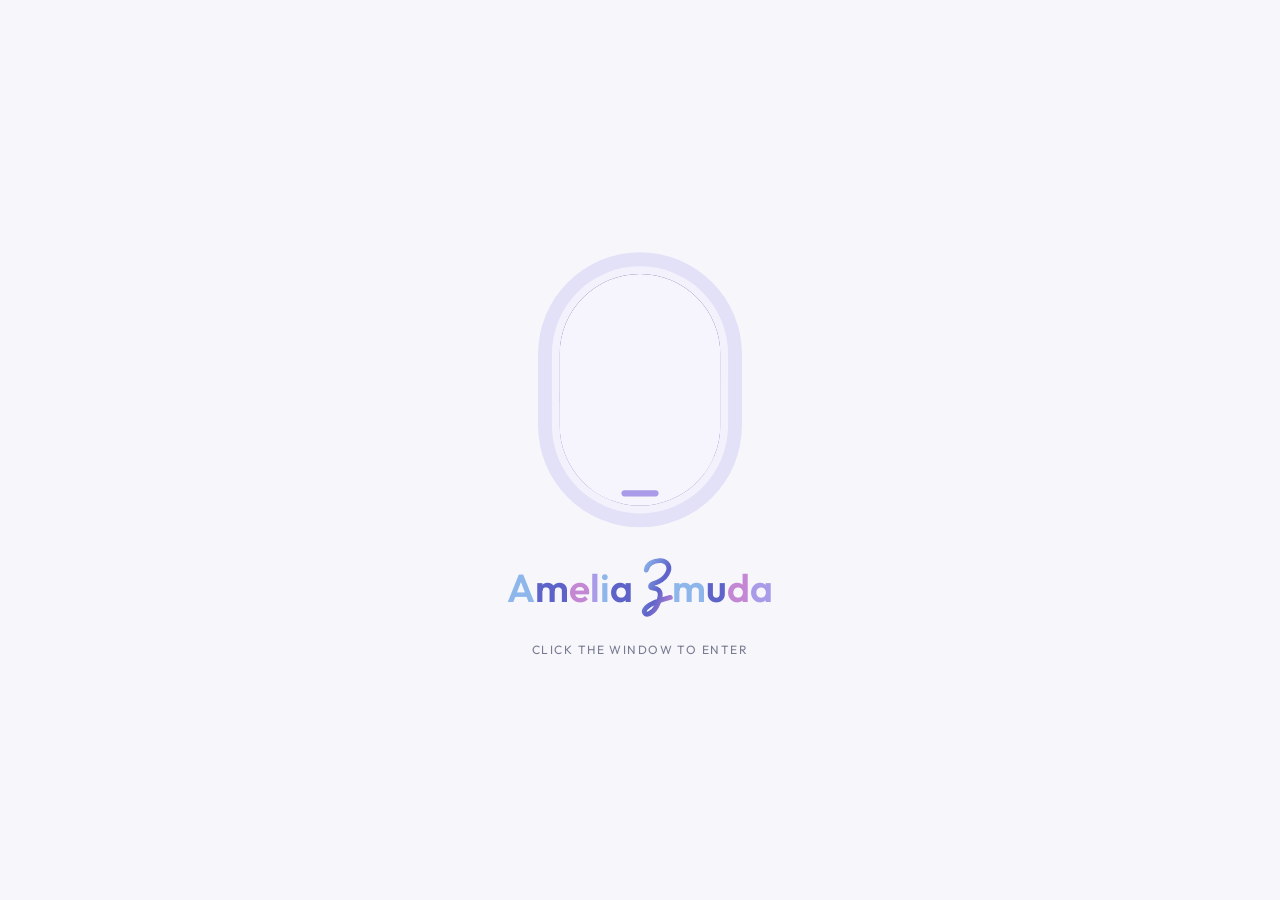
==== index.html @ d93df357 "Link AI.melia project card to portfolio subpage" ====
<!doctype html>
<html lang="en"><head>
<meta charset="UTF-8"><meta name="viewport" content="width=device-width, initial-scale=1">
<meta name="theme-color" content="#f7f7fb"><meta name="description" content="Amelia Zmuda — from A to Z.">
<title>Amelia Zmuda</title>
<style>

/* ===== Amelia Zmuda - window seat + magnetic letters =====
   Self-contained: no external files. Copy the <style>, the .amz-logo markup and the <script>
   into any page, or use this file as-is. Everything is scoped under .amz-logo. */
@font-face { font-family: "AMZ Outfit"; font-style: normal; font-weight: 100 900; font-display: swap;
  src: url([data-uri]) format("woff2"); }

html, body { margin: 0; background: #ffffff; }
body { min-height: 100vh; display: grid; place-items: center; }

.amz-logo { --amz-size: 340px; width: var(--amz-size); display: grid; justify-items: center; gap: calc(var(--amz-size) * .04);
  font-family: "AMZ Outfit", "Outfit", system-ui, sans-serif; color: #26283b; }
.amz-logo .amz-window { width: 100%; height: auto; overflow: visible; cursor: grab; touch-action: none; user-select: none; -webkit-user-select: none; }
.amz-logo .amz-window.dragging { cursor: grabbing; }

/* cabin motion */
.amz-logo .cabin { animation: amz-bob 3.2s ease-in-out infinite; }
.amz-logo .amz-window:hover .cabin { animation-duration: 1.2s; }
@keyframes amz-bob { 0%, 100% { transform: translateY(0); } 50% { transform: translateY(-2.5px); } }
.amz-logo .cloud { fill: #ffffff; }
.amz-logo .drift1 { animation: amz-drift 6s linear infinite; }
.amz-logo .drift2 { animation: amz-drift 9s linear -3s infinite; }
.amz-logo .drift3 { animation: amz-drift 4.5s linear -2s infinite; }
.amz-logo .drift4 { animation: amz-drift 7.5s linear -5s infinite; }
@keyframes amz-drift { from { transform: translateX(140px); } to { transform: translateX(-160px); } }
.amz-logo .wing { transform-box: fill-box; transform-origin: 0% 100%; animation: amz-flex 3.2s ease-in-out infinite; }
@keyframes amz-flex { 0%, 100% { transform: rotate(0); } 50% { transform: rotate(-1.5deg); } }

/* calligraphy Z writes itself on */
.amz-logo .cal-pen { fill: none; stroke: #ffffff; stroke-width: 24; stroke-linecap: round; stroke-linejoin: round; stroke-dasharray: 1; stroke-dashoffset: 1; }
.amz-logo.play .cal-pen { animation: amz-draw 1.8s cubic-bezier(.45,0,.35,1) 1.3s forwards; }
@keyframes amz-draw { to { stroke-dashoffset: 0; } }

/* magnetic letters */
.amz-logo .amz-name { display: flex; align-items: center; justify-content: center; font-size: calc(var(--amz-size) * .115); font-weight: 600; white-space: pre; line-height: 1; padding: .2em .3em; cursor: default; }
.amz-logo .mg { display: inline-block; transform: translate(var(--x, 0px), var(--y, 0px)) rotate(var(--r, 0deg)); transition: transform .8s cubic-bezier(.3,1.5,.5,1); transition-delay: calc(var(--i) * 30ms); }
.amz-logo .amz-name.instant .mg { transition: none; }
.amz-logo .mg.c1 { color: #8db6ea; } .amz-logo .mg.c2 { color: #5d63c9; } .amz-logo .mg.c3 { color: #c487d4; } .amz-logo .mg.c4 { color: #a99be8; }
.amz-logo .czg { display: inline-block; height: 1.5em; width: .81em; overflow: visible; vertical-align: -.5em; fill: none; stroke: url(#amz-grad); stroke-width: 13; stroke-linecap: round; stroke-linejoin: round; }

@media (prefers-reduced-motion: reduce) {
  .amz-logo .cabin, .amz-logo .wing, .amz-logo [class^="drift"] { animation: none; }
  .amz-logo .mg { transition: none; }
}


/* ===== Amelia Zmuda - departures board (A to Z) =====
   Copy the <style>, the .amz-board markup and the <script> into any page.
   Everything is scoped under .amz-board. Click the logo to replay. */
.amz-board { --amz-size: 54px; --ink: #26283b; --muted: rgba(38,40,59,.55); --peri: #5d63c9; --pale: #eceefb;
  display: grid; justify-items: center; gap: calc(var(--amz-size) * .33); color: var(--ink); cursor: pointer;
  font-family: "AMZ Outfit", "Outfit", system-ui, sans-serif; -webkit-tap-highlight-color: transparent; }
.amz-board .board-label { font-size: calc(var(--amz-size) * .2); letter-spacing: .3em; color: var(--muted); }
.amz-board .flap-word { display: flex; align-items: center; gap: .2em; font-weight: 300; font-size: var(--amz-size); line-height: 1; }
.amz-board .flap-word .static { opacity: 1; }
.amz-board.play .flap-word .static { animation: amz-fadein .6s ease-out forwards; }
.amz-board .flap-last { display: flex; align-items: center; gap: .06em; }
.amz-board .flap { display: inline-grid; place-items: center; width: 1.05em; height: 1.25em; border-radius: 6px; background: #ffffff;
  box-shadow: 0 0 0 1px var(--pale); color: var(--peri); font-weight: 500; position: relative; overflow: hidden; }
.amz-board .flap::after { content: ""; position: absolute; left: 0; right: 0; top: 50%; height: 1px; background: var(--pale); }
.amz-board .glyph { display: inline-block; }
.amz-board .glyph.flip { animation: amz-flip .09s ease-out; }
.amz-board .flap.landed .glyph { animation: amz-land .5s cubic-bezier(.3,1.8,.5,1); }
.amz-board .flap-word .rest { opacity: 1; transform: none; }
.amz-board .flap-tag { font-size: calc(var(--amz-size) * .24); letter-spacing: .3em; color: var(--muted); opacity: 1; }
.amz-board.done .flap-tag { animation: amz-fadein .8s ease-out forwards; }

@keyframes amz-fadein { to { opacity: 1; } }
@keyframes amz-restin { to { opacity: 1; transform: none; } }
@keyframes amz-flip { from { transform: translateY(-40%); opacity: .3; } to { transform: none; opacity: 1; } }
@keyframes amz-land { from { transform: scale(.6); } to { transform: scale(1); } }

@media (prefers-reduced-motion: reduce) {
  .amz-board * { animation-duration: .01s !important; }
}

* { box-sizing: border-box; }
html, body { margin: 0; min-height: 100%; background: #f7f7fb; }
body { min-height: 100vh; display: grid; place-items: center; padding: 28px 18px; color: #26283b; font-family: "AMZ Outfit", "Outfit", system-ui, sans-serif; }
.screen { width: 100%; min-height: calc(100vh - 56px); display: grid; place-items: center; }
.screen[hidden] { display: none !important; }
.entry { text-align: center; gap: 20px; }
.entry .amz-logo { margin-inline: auto; }
.enter-hint { margin: 18px 0 0; color: rgba(38,40,59,.55); font-size: 11px; letter-spacing: .24em; text-transform: uppercase; }
.amz-board { --amz-size: clamp(38px, 8vw, 66px); }
@media (max-width: 480px) {
 body { padding: 14px; } .screen { min-height: calc(100vh - 28px); }
 .amz-logo { --amz-size: min(82vw, 340px) !important; }
 .amz-board { --amz-size: clamp(34px, 10vw, 48px); }
}

/* Portfolio layout */
html, body { background:#fff; }
body { display:block; min-height:100vh; padding:14px clamp(14px, 3vw, 44px) 56px; }
main { width:min(1180px, 100%); margin:0 auto; }
.portfolio-header { display:grid; grid-template-columns:minmax(300px, 1.1fr) minmax(280px, .9fr); align-items:center; gap:32px; padding:48px clamp(24px, 6vw, 84px); min-height:226px; border-radius:12px; background:linear-gradient(115deg,#f0f1fb 0%,#f7f4fb 100%); }
.portfolio-header .amz-board { --amz-size:clamp(38px,5vw,54px); justify-items:center; gap:10px; }
.portfolio-header .board-label { font-size:9px; }
.portfolio-header .flap-tag { font-size:10px; }
.header-copy { max-width:390px; }
.eyebrow { margin:0 0 10px; color:#5d63c9; font-size:10px; letter-spacing:.22em; text-transform:uppercase; }
.header-copy h1 { margin:0 0 8px; font-size:clamp(21px,2.4vw,29px); font-weight:500; letter-spacing:-.04em; }
.header-copy p { margin:0; color:#73758a; font-size:13px; line-height:1.65; }
.header-links { display:flex; gap:12px; margin-top:18px; }
.social-link { display:inline-flex; align-items:center; justify-content:center; width:34px; height:34px; border:1px solid #e2e3ef; border-radius:50%; color:#5d63c9; background:#fff; transition:transform .2s,border-color .2s; }
.social-link:hover { transform:translateY(-2px); border-color:#aeb2e8; }
.social-link svg { width:16px; height:16px; }
.portfolio-section { margin-top:48px; }
.perspective-feature { position:relative; display:flex; align-items:stretch; justify-content:space-between; gap:32px; min-height:218px; padding:30px 34px; overflow:hidden; border:1px solid #e7e6f3; border-radius:14px; color:#292a43; text-decoration:none; background:linear-gradient(112deg,#f5f5fc 0%,#f0effa 58%,#f8f2fa 100%); transition:transform .2s,border-color .2s,box-shadow .2s; }
.perspective-feature:hover { transform:translateY(-3px); border-color:#d8d7ed; box-shadow:0 14px 34px rgba(49,48,92,.09); }
.perspective-feature:focus-visible { outline:3px solid #a99be8; outline-offset:4px; }
.perspective-copy { position:relative; z-index:1; max-width:700px; display:flex; flex-direction:column; align-items:flex-start; }
.perspective-copy h3 { max-width:660px; margin:13px 0 9px; color:#30314b; font-size:clamp(21px,2.7vw,30px); line-height:1.16; letter-spacing:-.04em; font-weight:500; }
.perspective-copy p { max-width:640px; margin:0; color:#71738a; font-size:13px; line-height:1.7; }
.perspective-feature .project-arrow { display:flex; align-items:center; gap:8px; margin-top:20px; color:#5557a6; font-size:12px; font-weight:500; }
.perspective-feature:hover .project-arrow svg { transform:translateX(4px); }
.perspective-image { flex:0 0 34%; min-width:250px; align-self:stretch; overflow:hidden; border-radius:9px; background:#e9e8f4; }
.perspective-image img { display:block; width:100%; height:100%; min-height:190px; object-fit:cover; object-position:center; }

.section-heading { display:flex; align-items:baseline; gap:12px; margin-bottom:16px; }
.section-heading h2 { margin:0; font-size:16px; font-weight:500; letter-spacing:-.02em; }
.section-heading span { color:#898b9c; font-size:11px; }
.project-grid { display:grid; grid-template-columns:repeat(3,minmax(0,1fr)); gap:16px; }
.project-card { display:flex; flex-direction:column; min-height:210px; padding:22px; border:1px solid #ececf3; border-radius:12px; background:#fafafe; color:#26283b; text-decoration:none; transition:transform .2s,border-color .2s,box-shadow .2s; }
a.project-card { cursor:pointer; }
a.project-card:hover { transform:translateY(-3px); border-color:#d9daf0; box-shadow:0 12px 30px rgba(38,40,59,.09); text-decoration:none; }
a.project-card:focus-visible { outline:3px solid #a99be8; outline-offset:4px; }
.project-card h3 { text-decoration:none; }
.project-card p { text-decoration:none; }
.project-kicker { color:#7779a1; font-size:9px; letter-spacing:.18em; text-transform:uppercase; }
.project-card h3 { margin:14px 0 8px; font-size:17px; font-weight:500; }
.project-card p { margin:0; color:#77798b; font-size:12px; line-height:1.6; }
.project-placeholder { border-style:dashed; background:linear-gradient(145deg,#fafafe,#f5f5fc); }
.placeholder-mark { display:grid; place-items:center; width:34px; height:34px; margin-top:auto; border-radius:9px; color:#6b70ce; background:#eceefb; font-size:18px; }
.ai-card { position:relative; overflow:hidden; color:#fff; border:0; background:linear-gradient(135deg,#555fc1,#8881d3); }
.ai-card:hover { border-color:transparent !important; box-shadow:0 14px 34px rgba(75,79,160,.22) !important; }
.logo-card { position:relative; overflow:hidden; border:1px solid #e4e1f5; color:#30314b; background:linear-gradient(145deg,#f5f4fc 0%,#eeeffb 55%,#f8f1fa 100%); }
.logo-card::after { content:""; position:absolute; width:150px; height:150px; right:-42px; top:-46px; border:1px solid rgba(110,104,190,.16); border-radius:50%; box-shadow:0 0 0 14px rgba(110,104,190,.045),0 0 0 30px rgba(110,104,190,.035); pointer-events:none; }
.logo-card .project-kicker { color:#6969a6; }
.logo-card h3 { color:#36365d; font-size:22px; }
.logo-card .project-arrow { color:#5557a6; }
.logo-card:hover .project-arrow svg { transform:translateX(4px); }
.ai-card .project-kicker,.ai-card p { color:rgba(255,255,255,.78); }
.ai-card h3 { font-size:22px; }
.ai-card .project-arrow { display:flex; align-items:center; gap:8px; margin-top:auto; padding-top:20px; color:#fff; font-size:12px; font-weight:500; }
.project-arrow svg { width:15px; height:15px; transition:transform .2s; }
.ai-card:hover .project-arrow svg { transform:translateX(4px); }
.project-arrow { text-decoration:none; }
.portfolio-footer { margin-top:54px; padding-top:18px; border-top:1px solid #eeeef4; color:#9697a5; font-size:10px; letter-spacing:.08em; }
@media (max-width:760px) {
 .portfolio-header { grid-template-columns:1fr; gap:28px; padding:34px 22px; }
 .portfolio-header .amz-board { --amz-size:clamp(38px,9vw,52px); }
 .header-copy { text-align:center; margin:auto; }
 .header-links { justify-content:center; }
 .project-grid { grid-template-columns:repeat(2,minmax(0,1fr)); }
}
@media (max-width:520px) {
 body { padding:10px 12px 38px; }
 .portfolio-header { padding:30px 18px; }
 .project-grid { grid-template-columns:1fr; }
 .perspective-feature { min-height:0; padding:24px 22px; }
 .perspective-feature { flex-direction:column; }
 .perspective-image { flex:0 0 auto; width:100%; min-width:0; height:190px; }
 .perspective-image img { min-height:190px; }
 .perspective-copy h3 { font-size:23px; }
 .project-card { min-height:180px; }
 .portfolio-section { margin-top:36px; }
}

/* Airplane-window landing screen */
.amz-logo { --amz-size: 340px; width: var(--amz-size); display: grid; justify-items: center; gap: calc(var(--amz-size) * .04);
  font-family: "AMZ Outfit", "Outfit", system-ui, sans-serif; color: #26283b; }
.amz-logo .amz-window { width: 100%; height: auto; overflow: visible; cursor: grab; touch-action: none; user-select: none; -webkit-user-select: none; }
.amz-logo .amz-window.dragging { cursor: grabbing; }

/* cabin motion */
.amz-logo .cabin { animation: amz-bob 3.2s ease-in-out infinite; }
.amz-logo .amz-window:hover .cabin { animation-duration: 1.2s; }
@keyframes amz-bob { 0%, 100% { transform: translateY(0); } 50% { transform: translateY(-2.5px); } }
.amz-logo .cloud { fill: #ffffff; }
.amz-logo .drift1 { animation: amz-drift 6s linear infinite; }
.amz-logo .drift2 { animation: amz-drift 9s linear -3s infinite; }
.amz-logo .drift3 { animation: amz-drift 4.5s linear -2s infinite; }
.amz-logo .drift4 { animation: amz-drift 7.5s linear -5s infinite; }
@keyframes amz-drift { from { transform: translateX(140px); } to { transform: translateX(-160px); } }
.amz-logo .wing { transform-box: fill-box; transform-origin: 0% 100%; animation: amz-flex 3.2s ease-in-out infinite; }
@keyframes amz-flex { 0%, 100% { transform: rotate(0); } 50% { transform: rotate(-1.5deg); } }

/* calligraphy Z writes itself on */
.amz-logo .cal-pen { fill: none; stroke: #ffffff; stroke-width: 24; stroke-linecap: round; stroke-linejoin: round; stroke-dasharray: 1; stroke-dashoffset: 1; }
.amz-logo.play .cal-pen { animation: amz-draw 1.8s cubic-bezier(.45,0,.35,1) 1.3s forwards; }
@keyframes amz-draw { to { stroke-dashoffset: 0; } }

/* magnetic letters */
.amz-logo .amz-name { display: flex; align-items: center; justify-content: center; font-size: calc(var(--amz-size) * .115); font-weight: 600; white-space: pre; line-height: 1; padding: .2em .3em; cursor: default; }
.amz-logo .mg { display: inline-block; transform: translate(var(--x, 0px), var(--y, 0px)) rotate(var(--r, 0deg)); transition: transform .8s cubic-bezier(.3,1.5,.5,1); transition-delay: calc(var(--i) * 30ms); }
.amz-logo .amz-name.instant .mg { transition: none; }
.amz-logo .mg.c1 { color: #8db6ea; } .amz-logo .mg.c2 { color: #5d63c9; } .amz-logo .mg.c3 { color: #c487d4; } .amz-logo .mg.c4 { color: #a99be8; }
.amz-logo .czg { display: inline-block; height: 1.5em; width: .81em; overflow: visible; vertical-align: -.5em; fill: none; stroke: url(#amz-grad); stroke-width: 13; stroke-linecap: round; stroke-linejoin: round; }

@media (prefers-reduced-motion: reduce) {
  .amz-logo .cabin, .amz-logo .wing, .amz-logo [class^="drift"] { animation: none; }
  .amz-logo .mg { transition: none; }
}



#window-entry { position:fixed; inset:0; z-index:1000; box-sizing:border-box; width:100%; height:100vh; height:100svh; display:flex; flex-direction:column; align-items:center; justify-content:center; gap:0; padding:24px; margin:0; background:#f7f7fb; overflow:hidden; transition:opacity .65s ease, visibility .65s ease; }
#window-entry .amz-logo { width:min(340px, 82vw); max-width:100%; margin:0 auto; }
#window-entry .enter-hint { flex:0 0 auto; width:100%; margin:18px 0 0; text-align:center; }
@media (max-height:560px) { #window-entry { overflow-y:auto; justify-content:flex-start; } #window-entry .amz-logo { width:min(260px, 58vh); } }
#window-entry.leaving { opacity:0; visibility:hidden; pointer-events:none; }
#window-entry .amz-logo { cursor:pointer; }
#window-entry .enter-hint { margin:18px 0 0; text-align:center; color:#777b91; font-size:12px; letter-spacing:.12em; }
#portfolio-content[hidden] { display:none; }


/* Passport-stamp footer credit */
.portfolio-footer { display:flex; align-items:center; justify-content:space-between; gap:18px; min-height:112px; }
.footer-credit { align-self:center; }
.amz-stamps { --peri:#5d63c9; --mauve:#c487d4; width:176px; flex:0 0 176px; opacity:.42; cursor:default; }
.amz-stamps svg { display:block; width:100%; height:auto; overflow:visible; }
.amz-stamps .stamp { opacity:0; transform-box:fill-box; transform-origin:center; transform:scale(2.3); }
.amz-stamps.play .st1 { animation:amz-stamp-thud .42s cubic-bezier(.55,0,.8,.2) .4s forwards; }
.amz-stamps.play .st2 { animation:amz-stamp-thud .42s cubic-bezier(.55,0,.8,.2) 1.4s forwards; }
.amz-stamps.play svg { animation:amz-stamp-shake .22s ease .82s,amz-stamp-shake2 .22s ease 1.82s; }
.amz-stamps .ink-peri { fill:none; stroke:var(--peri); }
.amz-stamps .ink-mauve { fill:none; stroke:var(--mauve); }
.amz-stamps .ink-text { fill:var(--peri); font-family:"AMZ Outfit","Outfit",system-ui,sans-serif; }
.amz-stamps .ink-text.m { fill:var(--mauve); }
.amz-stamps .czu { fill:none; stroke:var(--mauve); stroke-width:9; stroke-linecap:round; stroke-linejoin:round; }
@keyframes amz-stamp-thud { 0%{opacity:0;transform:scale(2.3)} 80%{opacity:.95;transform:scale(.95)} 100%{opacity:.92;transform:scale(1)} }
@keyframes amz-stamp-shake { 30%{transform:translate(1.5px,2px)} 60%{transform:translate(-1px,-1px)} }
@keyframes amz-stamp-shake2 { 30%{transform:translate(-1.5px,2px)} 60%{transform:translate(1px,-1px)} }
@media (max-width:520px) { .portfolio-footer { min-height:100px; } .amz-stamps { width:140px; flex-basis:140px; } }
@media (prefers-reduced-motion:reduce) { .amz-stamps .stamp { opacity:.92; transform:none; animation:none!important; } .amz-stamps.play svg { animation:none; } }


/* Live Betty Mae product link */
.live-product-link{display:flex;align-items:center;justify-content:space-between;gap:24px;margin:28px 0 12px;padding:24px 28px;border:1px solid rgba(93,99,201,.2);border-radius:18px;background:linear-gradient(115deg,rgba(141,182,234,.12),rgba(196,135,212,.10));color:inherit;text-decoration:none;transition:transform .25s ease,border-color .25s ease,box-shadow .25s ease}
.live-product-link:hover{transform:translateY(-3px);border-color:rgba(93,99,201,.48);box-shadow:0 12px 28px rgba(45,52,100,.08)}
.live-product-copy{display:grid;gap:7px}
.live-product-kicker{font-size:10px;font-weight:700;letter-spacing:.16em;text-transform:uppercase;color:#5d63c9}
.live-product-title{margin:0;font-size:clamp(20px,3vw,26px);font-weight:600;letter-spacing:-.03em}
.live-product-description{margin:0;color:#686b7c;font-size:14px;line-height:1.6}
.live-product-arrow{display:inline-flex;align-items:center;gap:9px;white-space:nowrap;font-size:13px;font-weight:600;color:#5d63c9}
.live-product-arrow svg{width:18px;height:18px;transition:transform .2s ease}
.live-product-link:hover .live-product-arrow svg{transform:translateX(4px)}
@media(max-width:560px){.live-product-link{align-items:flex-start;flex-direction:column;padding:21px}.live-product-arrow{margin-top:2px}}
@media(prefers-reduced-motion:reduce){.live-product-link,.live-product-arrow svg{transition:none}}
</style></head><body><main>
<section class="screen entry" id="window-entry" aria-label="Welcome">
<div class="amz-logo" aria-label="Amelia Zmuda">
  <svg width="0" height="0" style="position:absolute" aria-hidden="true">
    <defs>
      <linearGradient id="amz-grad" x1="0" y1="0" x2="1" y2="1">
        <stop offset="0" stop-color="#8db6ea"></stop><stop offset=".55" stop-color="#5d63c9"></stop><stop offset="1" stop-color="#c487d4"></stop>
      </linearGradient>
      <linearGradient id="amz-win-sky" x1="0" y1="0" x2="0" y2="1">
        <stop id="amz-sky-0" offset="0" stop-color="#7fa6e6"></stop>
        <stop id="amz-sky-1" offset=".6" stop-color="#a99be8"></stop>
        <stop id="amz-sky-2" offset="1" stop-color="#d7b6e6"></stop>
      </linearGradient>
      <symbol id="amz-cz" viewBox="8 4 84 156" overflow="visible"><path d="M22 36 C24 20 42 10 60 11 C80 12 88 30 77 47 C69 60 52 69 39 73 C32 76 31 83 40 84 C53 85 60 91 59 104 C57 124 45 146 30 152 C17 157 12 146 22 136 C35 124 62 115 86 109"></path></symbol>
    </defs>
  </svg>

  <svg class="amz-window" viewBox="0 0 220 190" role="img" aria-label="Airplane window - drag or tap the shade">
          <defs><clipPath id="amz-win-clip"><rect x="58" y="20" width="104" height="150" rx="52"></rect></clipPath></defs>
          <g class="cabin">
          <rect x="44" y="6" width="132" height="178" rx="66" fill="#e3e1f7"></rect>
          <rect x="53" y="15" width="114" height="160" rx="57" fill="#f3f1fb"></rect>
          <g clip-path="url(#amz-win-clip)">
            <rect x="58" y="20" width="104" height="150" fill="url(#amz-win-sky)"></rect>

            <g transform="translate(60 132) scale(1.1)"><g class="drift4"><g opacity=".55"><g class="cloud"><circle cx="0" cy="0" r="9"></circle><circle cx="11" cy="-6" r="12"></circle><circle cx="24" cy="0" r="9"></circle><rect x="0" y="0" width="24" height="9"></rect></g></g></g></g>
            <g class="cal-z" transform="translate(68.6 38.8) scale(.6)">
              <mask id="amz-cal-write" maskUnits="userSpaceOnUse" x="-10" y="-10" width="160" height="190"><path class="cal-pen" pathLength="1" d="M10 81.7 C13.6 76.1 23.6 58.6 31.7 48.3 C39.8 38.0 51.9 25.7 58.3 20 C64.7 14.3 67.4 13.6 70 14.3 C72.6 15.0 74.3 19.1 74 24 C73.7 28.9 70.8 37.5 68 44 C65.2 50.5 60.7 58.2 57 63 C53.3 67.8 49.4 70.3 46 72.5 C42.6 74.7 35.8 75.1 36.7 76 C37.7 76.9 47.2 76.9 51.7 77.7 C56.2 78.5 60.3 78.6 64 81 C67.7 83.4 71.8 87.5 74 92 C76.2 96.5 77.2 102.0 77 108 C76.8 114.0 74.8 122.0 73 128 C71.2 134.0 69.0 140.1 66 144 C63.0 147.9 58.8 150.7 55 151.7 C51.2 152.7 46.5 152.2 43.3 150 C40.1 147.8 37.1 143.0 36 138.3 C34.9 133.6 35.2 127.2 36.7 121.7 C38.2 116.2 40.8 111.7 45 105 C49.2 98.3 55.0 88.9 61.7 81.7 C68.4 74.5 77.2 67.8 85 61.7 C92.8 55.6 101.1 49.7 108.3 45 C115.5 40.3 125.0 35.2 128.3 33.3"></path></mask>
              <path d="M128.12 32.91 L127.62 32.84 L127.17 32.83 L126.77 32.86 L126.41 32.94 L126.09 33.06 L125.47 33.40 L124.53 33.95 L123.28 34.70 L121.72 35.67 L120.45 36.52 L119.46 37.23 L118.77 37.83 L118.36 38.30 L117.59 38.94 L116.47 39.75 L114.98 40.73 L113.14 41.89 L111.36 43.11 L109.64 44.39 L107.98 45.73 L106.39 47.14 L104.89 48.38 L103.48 49.46 L102.17 50.38 L100.95 51.12 L99.95 51.78 L99.15 52.34 L98.56 52.81 L98.19 53.19 L97.61 53.68 L96.83 54.29 L95.84 55.02 L94.66 55.86 L93.29 56.91 L91.74 58.18 L90.02 59.66 L88.11 61.34 L86.01 63.12 L83.71 64.98 L81.22 66.92 L78.53 68.95 L76.16 70.83 L74.12 72.55 L72.39 74.11 L70.98 75.52 L69.81 76.62 L68.88 77.44 L68.17 77.95 L67.70 78.17 L67.13 78.31 L66.46 78.38 L65.69 78.36 L64.81 78.27 L63.94 78.11 L63.06 77.89 L62.19 77.61 L61.31 77.27 L60.52 77.02 L59.82 76.88 L59.20 76.84 L58.67 76.91 L58.08 76.91 L57.42 76.87 L56.70 76.77 L55.92 76.61 L55.27 76.44 L54.73 76.25 L54.33 76.05 L54.05 75.83 L53.83 75.62 L53.67 75.41 L53.58 75.22 L53.55 75.03 L53.60 74.79 L53.74 74.49 L53.97 74.14 L54.28 73.73 L54.70 73.28 L55.21 72.78 L55.83 72.23 L56.55 71.64 L57.30 70.91 L58.08 70.05 L58.89 69.06 L59.73 67.94 L60.62 66.82 L61.56 65.71 L62.55 64.61 L63.58 63.52 L64.50 62.43 L65.31 61.35 L66.02 60.28 L66.61 59.22 L67.30 58.12 L68.08 57.00 L68.95 55.84 L69.92 54.66 L70.83 53.42 L71.67 52.14 L72.45 50.81 L73.17 49.44 L73.79 48.31 L74.30 47.44 L74.72 46.81 L75.03 46.44 L75.33 45.97 L75.61 45.41 L75.88 44.75 L76.12 44.00 L76.41 43.30 L76.72 42.64 L77.06 42.03 L77.44 41.47 L77.85 40.64 L78.30 39.55 L78.80 38.19 L79.33 36.56 L79.86 34.76 L80.39 32.77 L80.92 30.61 L81.45 28.27 L81.84 26.28 L82.09 24.66 L82.20 23.39 L82.17 22.48 L82.04 21.58 L81.80 20.67 L81.47 19.77 L81.03 18.86 L80.24 17.91 L79.10 16.93 L77.61 15.91 L75.77 14.84 L74.24 14.00 L73.04 13.38 L72.16 12.97 L71.59 12.78 L71.00 12.66 L70.38 12.59 L69.72 12.59 L69.03 12.66 L68.08 12.81 L66.86 13.06 L65.38 13.41 L63.62 13.84 L61.97 14.32 L60.41 14.84 L58.94 15.39 L57.56 15.98 L56.15 16.73 L54.70 17.64 L53.20 18.70 L51.67 19.92 L49.95 21.42 L48.02 23.20 L45.91 25.27 L43.59 27.61 L41.79 29.48 L40.49 30.89 L39.70 31.83 L39.42 32.30 L38.84 33.04 L37.95 34.05 L36.75 35.34 L35.25 36.91 L33.84 38.48 L32.51 40.05 L31.27 41.64 L30.11 43.23 L29.09 44.70 L28.22 46.02 L27.48 47.22 L26.89 48.28 L26.33 49.23 L25.80 50.05 L25.30 50.77 L24.83 51.36 L24.09 52.42 L23.09 53.95 L21.83 55.95 L20.30 58.42 L18.97 60.70 L17.84 62.80 L16.92 64.70 L16.20 66.42 L15.57 67.81 L15.02 68.88 L14.56 69.61 L14.19 70.02 L13.84 70.47 L13.53 70.97 L13.25 71.52 L13.00 72.11 L12.73 72.66 L12.43 73.18 L12.11 73.66 L11.77 74.09 L11.36 74.71 L10.89 75.51 L10.36 76.48 L9.77 77.64 L9.30 78.65 L8.95 79.51 L8.73 80.22 L8.64 80.78 L8.61 81.25 L8.64 81.62 L8.73 81.91 L8.89 82.09 L9.10 82.24 L9.37 82.35 L9.69 82.42 L10.06 82.45 L10.46 82.41 L10.88 82.30 L11.33 82.12 L11.80 81.88 L12.30 81.38 L12.83 80.65 L13.39 79.67 L13.98 78.45 L14.52 77.43 L14.98 76.60 L15.39 75.97 L15.73 75.53 L16.06 75.03 L16.38 74.47 L16.67 73.84 L16.95 73.16 L17.24 72.55 L17.54 72.02 L17.84 71.56 L18.16 71.19 L18.58 70.52 L19.11 69.55 L19.75 68.28 L20.50 66.72 L21.14 65.45 L21.67 64.48 L22.09 63.81 L22.41 63.44 L22.70 62.98 L22.98 62.45 L23.25 61.84 L23.50 61.16 L23.83 60.38 L24.23 59.50 L24.72 58.53 L25.28 57.47 L25.94 56.36 L26.69 55.20 L27.53 54.00 L28.47 52.75 L29.34 51.50 L30.16 50.25 L30.91 49.00 L31.59 47.75 L32.50 46.33 L33.62 44.73 L34.97 42.97 L36.53 41.03 L37.90 39.42 L39.07 38.14 L40.05 37.19 L40.83 36.56 L41.55 35.91 L42.23 35.22 L42.84 34.50 L43.41 33.75 L44.29 32.74 L45.49 31.48 L47.02 29.95 L48.86 28.17 L50.53 26.66 L52.03 25.43 L53.36 24.47 L54.52 23.78 L55.50 23.16 L56.31 22.62 L56.95 22.14 L57.42 21.73 L58.14 21.28 L59.11 20.78 L60.33 20.23 L61.80 19.64 L62.99 19.21 L63.91 18.95 L64.56 18.84 L64.94 18.91 L65.30 19.02 L65.66 19.20 L66.02 19.42 L66.36 19.70 L66.65 19.99 L66.88 20.29 L67.06 20.59 L67.19 20.91 L67.28 21.27 L67.34 21.67 L67.38 22.12 L67.38 22.62 L67.21 23.59 L66.88 25.01 L66.39 26.89 L65.73 29.23 L65.19 31.09 L64.75 32.47 L64.42 33.36 L64.20 33.77 L63.99 34.24 L63.79 34.79 L63.59 35.41 L63.41 36.09 L62.72 37.59 L61.53 39.91 L59.84 43.03 L57.66 46.97 L55.91 50.02 L54.62 52.20 L53.77 53.48 L53.36 53.89 L52.77 54.60 L52.01 55.62 L51.06 56.94 L49.94 58.56 L48.85 60.02 L47.80 61.32 L46.80 62.45 L45.83 63.42 L44.93 64.40 L44.10 65.38 L43.34 66.38 L42.66 67.38 L41.89 68.37 L41.05 69.35 L40.12 70.33 L39.12 71.30 L38.23 72.20 L37.45 73.05 L36.78 73.83 L36.22 74.55 L35.80 75.17 L35.54 75.70 L35.42 76.14 L35.45 76.48 L35.66 76.89 L36.03 77.36 L36.58 77.89 L37.30 78.48 L37.91 78.96 L38.41 79.32 L38.80 79.56 L39.08 79.69 L39.94 79.74 L41.38 79.73 L43.39 79.64 L45.98 79.48 L48.32 79.41 L50.40 79.43 L52.22 79.53 L53.78 79.72 L55.11 79.91 L56.20 80.09 L57.06 80.28 L57.69 80.47 L58.35 80.79 L59.05 81.24 L59.80 81.83 L60.58 82.55 L61.12 83.23 L61.41 83.87 L61.47 84.47 L61.28 85.03 L61.05 85.53 L60.79 85.97 L60.48 86.34 L60.14 86.66 L59.70 87.14 L59.17 87.80 L58.55 88.62 L57.83 89.62 L57.07 90.59 L56.27 91.53 L55.44 92.44 L54.56 93.31 L53.49 94.53 L52.23 96.09 L50.77 98.00 L49.11 100.25 L47.70 102.30 L46.52 104.14 L45.59 105.78 L44.91 107.22 L44.27 108.44 L43.67 109.44 L43.12 110.22 L42.62 110.78 L42.16 111.37 L41.74 111.98 L41.36 112.61 L41.02 113.27 L40.67 114.02 L40.33 114.88 L39.98 115.84 L39.64 116.91 L39.27 117.90 L38.88 118.82 L38.47 119.67 L38.03 120.45 L37.66 121.28 L37.37 122.16 L37.14 123.08 L36.98 124.05 L36.79 125.00 L36.55 125.94 L36.28 126.86 L35.97 127.77 L35.72 129.06 L35.53 130.75 L35.41 132.83 L35.34 135.30 L35.23 137.38 L35.05 139.06 L34.83 140.36 L34.55 141.27 L34.51 142.11 L34.71 142.89 L35.16 143.61 L35.84 144.27 L36.42 144.95 L36.89 145.67 L37.25 146.42 L37.50 147.20 L37.77 147.89 L38.05 148.48 L38.34 148.98 L38.66 149.39 L39.09 149.82 L39.63 150.27 L40.30 150.75 L41.08 151.25 L41.84 151.68 L42.57 152.04 L43.28 152.33 L43.97 152.55 L44.91 152.73 L46.12 152.87 L47.58 152.97 L49.30 153.03 L51.16 153.01 L53.18 152.90 L55.34 152.70 L57.66 152.42 L59.58 152.13 L61.11 151.84 L62.25 151.53 L63.00 151.22 L63.72 150.97 L64.41 150.78 L65.06 150.66 L65.69 150.59 L66.23 150.52 L66.68 150.42 L67.05 150.31 L67.33 150.19 L67.63 150.00 L67.96 149.75 L68.31 149.44 L68.69 149.06 L69.12 148.71 L69.60 148.38 L70.14 148.08 L70.73 147.80 L71.52 147.24 L72.51 146.41 L73.69 145.31 L75.06 143.94 L76.21 142.84 L77.13 142.03 L77.83 141.50 L78.30 141.25 L78.66 141.00 L78.91 140.75 L79.05 140.50 L79.08 140.25 L79.06 139.98 L79.00 139.68 L78.89 139.36 L78.73 139.02 L78.62 138.68 L78.56 138.35 L78.55 138.03 L78.58 137.72 L78.70 137.29 L78.92 136.74 L79.23 136.08 L79.64 135.30 L79.99 134.50 L80.29 133.69 L80.53 132.86 L80.72 132.02 L81.02 131.07 L81.42 130.02 L81.94 128.88 L82.56 127.62 L83.10 126.42 L83.55 125.27 L83.92 124.16 L84.20 123.09 L84.45 121.73 L84.65 120.05 L84.81 118.08 L84.94 115.80 L85.02 113.62 L85.07 111.56 L85.08 109.61 L85.05 107.77 L84.99 106.23 L84.91 104.99 L84.81 104.06 L84.69 103.44 L84.42 102.46 L84.02 101.13 L83.47 99.45 L82.78 97.42 L82.07 95.62 L81.34 94.04 L80.58 92.69 L79.80 91.56 L79.05 90.44 L78.35 89.31 L77.69 88.19 L77.06 87.06 L76.34 85.99 L75.53 84.98 L74.62 84.02 L73.62 83.11 L72.85 82.37 L72.30 81.79 L71.98 81.38 L71.89 81.12 L71.83 80.82 L71.80 80.46 L71.80 80.05 L71.83 79.58 L71.89 79.16 L71.98 78.78 L72.11 78.45 L72.27 78.17 L72.90 77.46 L74.01 76.32 L75.59 74.75 L77.66 72.75 L79.47 71.07 L81.03 69.71 L82.34 68.67 L83.41 67.95 L84.32 67.29 L85.09 66.68 L85.70 66.12 L86.17 65.62 L86.78 65.08 L87.53 64.48 L88.42 63.84 L89.45 63.16 L90.98 62.02 L92.99 60.45 L95.50 58.42 L98.50 55.95 L101.20 53.85 L103.59 52.12 L105.67 50.75 L107.45 49.75 L108.96 48.82 L110.20 47.96 L111.16 47.17 L111.84 46.45 L112.53 45.80 L113.22 45.20 L113.91 44.67 L114.59 44.20 L115.27 43.78 L115.95 43.41 L116.61 43.08 L117.27 42.80 L118.27 42.23 L119.61 41.39 L121.30 40.27 L123.33 38.86 L125.00 37.75 L126.31 36.94 L127.27 36.42 L127.86 36.20 L128.35 35.98 L128.74 35.77 L129.03 35.55 L129.22 35.33 L129.36 35.09 L129.45 34.84 L129.50 34.58 L129.50 34.30 L129.46 34.03 L129.38 33.78 L129.27 33.55 L129.11 33.33 L128.87 33.15 L128.54 33.01ZM64.80 87.50 L65.08 87.75 L65.34 88.09 L65.57 88.51 L65.78 89.02 L65.97 89.61 L66.22 90.26 L66.53 90.96 L66.91 91.72 L67.34 92.53 L67.78 93.49 L68.22 94.60 L68.66 95.86 L69.09 97.27 L69.48 98.70 L69.83 100.17 L70.12 101.67 L70.38 103.20 L70.56 104.73 L70.69 106.27 L70.75 107.80 L70.75 109.33 L70.70 111.05 L70.59 112.95 L70.42 115.05 L70.20 117.33 L69.96 119.27 L69.70 120.88 L69.41 122.16 L69.09 123.09 L68.80 124.08 L68.54 125.11 L68.30 126.19 L68.08 127.31 L67.66 128.76 L67.05 130.52 L66.25 132.61 L65.25 135.02 L64.34 136.98 L63.53 138.49 L62.81 139.56 L62.19 140.19 L61.70 140.79 L61.36 141.37 L61.16 141.92 L61.09 142.45 L60.96 143.00 L60.76 143.56 L60.48 144.14 L60.14 144.73 L59.71 145.34 L59.20 145.97 L58.59 146.61 L57.91 147.27 L57.17 147.86 L56.39 148.39 L55.56 148.86 L54.69 149.27 L53.82 149.62 L52.96 149.91 L52.11 150.16 L51.27 150.34 L50.41 150.48 L49.53 150.58 L48.64 150.62 L47.73 150.62 L46.95 150.58 L46.30 150.48 L45.77 150.34 L45.36 150.16 L44.85 149.86 L44.24 149.45 L43.53 148.94 L42.72 148.31 L42.05 147.71 L41.54 147.13 L41.17 146.58 L40.95 146.05 L40.78 145.49 L40.66 144.91 L40.58 144.31 L40.55 143.69 L40.41 142.95 L40.16 142.11 L39.80 141.16 L39.33 140.09 L38.91 138.93 L38.55 137.66 L38.25 136.30 L38.00 134.83 L37.81 133.52 L37.69 132.38 L37.62 131.41 L37.62 130.59 L37.74 129.50 L37.98 128.12 L38.33 126.47 L38.80 124.53 L39.27 122.76 L39.76 121.15 L40.25 119.70 L40.75 118.42 L41.21 117.36 L41.63 116.52 L42.02 115.89 L42.36 115.48 L42.79 114.80 L43.30 113.85 L43.91 112.62 L44.59 111.12 L45.23 109.87 L45.83 108.85 L46.38 108.08 L46.88 107.55 L47.43 106.84 L48.04 105.97 L48.70 104.92 L49.42 103.70 L50.05 102.70 L50.58 101.92 L51.02 101.36 L51.36 101.02 L51.68 100.62 L51.98 100.19 L52.25 99.70 L52.50 99.17 L52.88 98.56 L53.40 97.88 L54.05 97.11 L54.83 96.27 L55.59 95.38 L56.32 94.44 L57.03 93.45 L57.72 92.42 L58.43 91.45 L59.16 90.55 L59.92 89.70 L60.70 88.92 L61.37 88.30 L61.91 87.83 L62.34 87.52 L62.66 87.36 L62.97 87.24 L63.28 87.16 L63.59 87.12 L63.91 87.12 L64.21 87.19 L64.51 87.31Z" fill="#ffffff" fill-rule="evenodd" mask="url(#amz-cal-write)"></path>
            </g>
            <g transform="translate(70 66)"><g class="drift1"><g opacity=".95"><g class="cloud"><circle cx="0" cy="0" r="9"></circle><circle cx="11" cy="-6" r="12"></circle><circle cx="24" cy="0" r="9"></circle><rect x="0" y="0" width="24" height="9"></rect></g></g></g></g>
            <g transform="translate(64 100) scale(.75)"><g class="drift2"><g opacity=".8"><g class="cloud"><circle cx="0" cy="0" r="9"></circle><circle cx="11" cy="-6" r="12"></circle><circle cx="24" cy="0" r="9"></circle><rect x="0" y="0" width="24" height="9"></rect></g></g></g></g>
            <polygon class="wing" points="58,164 160,138 162,146 58,176" fill="#e6e9f7"></polygon>
            <g transform="translate(96 156) scale(.6)"><g class="drift3"><g opacity=".9"><g class="cloud"><circle cx="0" cy="0" r="9"></circle><circle cx="11" cy="-6" r="12"></circle><circle cx="24" cy="0" r="9"></circle><rect x="0" y="0" width="24" height="9"></rect></g></g></g></g>
            <g class="shade"><rect x="58" y="20" width="104" height="150" fill="#f6f4fc"></rect><rect x="98" y="160" width="24" height="4" rx="2" fill="#a99be8"></rect></g>
          </g>
          </g>
        </svg>

  <div class="amz-name"><span class="mg c1" style="--i:0">A</span><span class="mg c2" style="--i:1">m</span><span class="mg c3" style="--i:2">e</span><span class="mg c4" style="--i:3">l</span><span class="mg c1" style="--i:4">i</span><span class="mg c2" style="--i:5">a</span><span class="mg" style="--i:6">&nbsp;</span><span class="mg mgz" style="--i:7"><svg class="czg" aria-hidden="true"><use href="#amz-cz"></use></svg></span><span class="mg c1" style="--i:8">m</span><span class="mg c2" style="--i:9">u</span><span class="mg c3" style="--i:10">d</span><span class="mg c4" style="--i:11">a</span></div>
</div>
<p class="enter-hint">Click the window to enter</p>
</section>
<div id="portfolio-content" hidden>
<header class="portfolio-header">
  <div class="amz-board" role="img" aria-label="Amelia Zmuda - from A to Z">
    <div class="board-label">DEPARTURES</div>
    <div class="flap-word"><span class="static">Amelia</span><span class="flap-last"><span class="flap"><span class="glyph">A</span></span><span class="rest">muda</span></span></div>
    <div class="flap-tag">FROM A TO Z</div>
  </div>
  <div class="header-copy">
    <p class="eyebrow">A little about me</p>
    <h1>Curious by nature. Always in motion.</h1>
    <p>A collection of ideas, experiments and projects I’m exploring — with a few more stops still to come.</p>
    <div class="header-links">
      <a class="social-link" href="https://www.linkedin.com/in/ameliabauer/" target="_blank" rel="noopener noreferrer" aria-label="LinkedIn profile">
        <svg viewBox="0 0 24 24" aria-hidden="true" fill="currentColor"><path d="M20.45 20.45h-3.56v-5.57c0-1.33-.02-3.04-1.85-3.04-1.85 0-2.13 1.44-2.13 2.94v5.67H9.35V9h3.42v1.56h.05c.48-.9 1.64-1.85 3.37-1.85 3.6 0 4.26 2.37 4.26 5.46v6.28ZM5.34 7.43a2.06 2.06 0 1 1 0-4.12 2.06 2.06 0 0 1 0 4.12ZM7.12 20.45H3.56V9h3.56v11.45ZM22.22 0H1.77C.79 0 0 .77 0 1.72v20.56C0 23.23.79 24 1.77 24h20.45c.98 0 1.78-.77 1.78-1.72V1.72C24 .77 23.2 0 22.22 0Z"/></svg>
      </a>
      <a class="social-link" href="mailto:Amelia.c.zmuda@gmail.com?subject=Hello%20Amelia" aria-label="Email Amelia">
        <svg viewBox="0 0 24 24" aria-hidden="true">
          <path fill="#4285F4" d="M22 6.2v11.6c0 .9-.7 1.7-1.7 1.7h-1.8V8.3L12 13.2 5.5 8.3v11.2H3.7c-.9 0-1.7-.8-1.7-1.7V6.2c0-.9.7-1.7 1.7-1.7h.4L12 10.2l7.9-5.7h.4c.9 0 1.7.8 1.7 1.7Z"/>
          <path fill="#34A853" d="M2 6.2c0-.9.7-1.7 1.7-1.7h.4l1.4 1v14H3.7c-.9 0-1.7-.8-1.7-1.7V6.2Z"/>
          <path fill="#EA4335" d="M20.3 4.5c.9 0 1.7.8 1.7 1.7v.1l-10 7-10-7v-.1c0-.9.7-1.7 1.7-1.7h.4L12 10.2l7.9-5.7h.4Z"/>
          <path fill="#FBBC04" d="M2 6.2c0-.9.7-1.7 1.7-1.7h.4v.1l1.4 1v2.7L2 5.9v.3Z"/>
          <path fill="#C5221F" d="M20.3 4.5c.9 0 1.7.8 1.7 1.7v.1l-3.5 2.5V6.1l1.4-1h.4Z"/>
        </svg>
      </a>
    </div>
  </div>
</header>


<section class="portfolio-section perspectives-section" aria-labelledby="perspectives-heading">
  <div class="section-heading"><h2 id="perspectives-heading">Perspectives</h2><span>Ideas on how work is changing</span></div>
  <a class="perspective-feature" href="https://www.linkedin.com/pulse/your-developers-arent-only-ones-who-need-coding-agents-amelia-bauer-5vp5e/" target="_blank" rel="noopener noreferrer" aria-label="Read Your Developers Aren't the Only Ones Who Need Coding Agents on LinkedIn">
    <div class="perspective-copy">
      <span class="project-kicker">Latest article · LinkedIn</span>
      <h3>Your Developers Aren’t the Only Ones Who Need Coding Agents</h3>
      <p>Coding agents are changing more than the way software gets built. Their potential reaches well beyond engineering — reshaping how teams across an organisation can think, make and get work done.</p>
      <span class="project-arrow">Read the article <svg viewBox="0 0 24 24" fill="none" stroke="currentColor" stroke-width="1.8" stroke-linecap="round" stroke-linejoin="round" aria-hidden="true"><path d="M5 12h14M13 6l6 6-6 6"/></svg></span>
    </div>
    <div class="perspective-image" aria-hidden="true"><img src="https://media.licdn.com/dms/image/v2/D4E12AQFeQJ2SJ99EJg/article-cover_image-shrink_720_1280/B4EaGgiOq_IYAQ-/0/1793694702724?e=2147483647&t=jfPzYgsXwd-m46FNxF35NGGDxJsR7UebyfG_Pk05N9U&v=beta" alt="" loading="lazy"></div>
  </a>
</section>

<section class="portfolio-section" aria-labelledby="passion-heading">
  <div class="section-heading"><h2 id="passion-heading">Passion projects</h2><span>Side quests, experiments & things I’m curious about</span></div>
  <div class="project-grid">
    <a class="project-card project-placeholder grandma-card" href="/grandmas-stories/" aria-label="Explore the Grandma’s Stories case study">
      <span class="project-kicker">Family archive · Product design</span>
      <h3>Grandma’s Stories</h3>
      <p>A digital home for a lifetime of family photographs and the stories behind them. Bringing generations together to preserve Betty’s memories — and let family add the moments they remember, too.</p>
      <span class="project-arrow">Explore the project <svg viewBox="0 0 24 24" fill="none" stroke="currentColor" stroke-width="1.8" stroke-linecap="round" stroke-linejoin="round" aria-hidden="true"><path d="M5 12h14M13 6l6 6-6 6"/></svg></span>
    </a>
    <a class="project-card ai-card" href="/ai-melia/" aria-label="Meet AI.melia on Amelia’s portfolio">
      <span class="project-kicker">Featured project · Conversational AI</span><h3>Meet AI.melia</h3><p>An experimental digital counterpart exploring how personality, knowledge and conversational AI can come together.</p>
      <span class="project-arrow">Explore AI.melia <svg viewBox="0 0 24 24" fill="none" stroke="currentColor" stroke-width="1.8" stroke-linecap="round" stroke-linejoin="round" aria-hidden="true"><path d="M5 12h14M13 6l6 6-6 6"/></svg></span>
    </a>
    <a class="project-card logo-card" href="/logos/" aria-label="Explore the Logo Playground">
      <span class="project-kicker">Creative experiments · Brand design</span><h3>Logo Playground</h3><p>Twelve playful logo experiments, exploring what happens when AI-generated ideas meet human taste, feedback and creative direction.</p>
      <span class="project-arrow">Explore the logos <svg viewBox="0 0 24 24" fill="none" stroke="currentColor" stroke-width="1.8" stroke-linecap="round" stroke-linejoin="round" aria-hidden="true"><path d="M5 12h14M13 6l6 6-6 6"/></svg></span>
    </a>
  </div>
</section>
<a class="live-product-link" href="https://yesterdaybybettymae.com" target="_blank" rel="noopener noreferrer" aria-label="Visit Yesterday, by Betty Mae — the live family memory archive">
  <div class="live-product-copy">
    <span class="live-product-kicker">Now live · A family memory archive</span>
    <h3 class="live-product-title">Yesterday, by Betty Mae</h3>
    <p class="live-product-description">Explore the living product built to bring family photographs and the stories behind them together.</p>
  </div>
  <span class="live-product-arrow">Visit the live website <svg viewBox="0 0 24 24" fill="none" stroke="currentColor" stroke-width="1.8" stroke-linecap="round" stroke-linejoin="round" aria-hidden="true"><path d="M5 12h14M13 6l6 6-6 6"/></svg></span>
</a>
<footer class="portfolio-footer">
  <span class="footer-credit">AMELIA ZMUDA · FROM A TO Z</span>
  <div class="amz-stamps" role="img" aria-label="Passport stamps: Arrived Amelia Zmuda, From A to Z">
    <svg viewBox="0 0 280 200" aria-hidden="true">
      <defs>
        <symbol id="amz-stamp-cz" viewBox="8 4 84 156" overflow="visible"><path d="M22 36 C24 20 42 10 60 11 C80 12 88 30 77 47 C69 60 52 69 39 73 C32 76 31 83 40 84 C53 85 60 91 59 104 C57 124 45 146 30 152 C17 157 12 146 22 136 C35 124 62 115 86 109" /></symbol>
        <filter id="amz-stamp-ink" x="-10%" y="-10%" width="120%" height="120%">
          <feTurbulence type="fractalNoise" baseFrequency=".9" numOctaves="2" result="n" />
          <feDisplacementMap in="SourceGraphic" in2="n" scale="2.4" />
        </filter>
      </defs>
      <g transform="translate(130 92) rotate(-8)">
        <g class="stamp st1" filter="url(#amz-stamp-ink)">
          <rect class="ink-peri" x="-104" y="-48" width="208" height="96" rx="10" stroke-width="3" />
          <rect class="ink-peri" x="-95" y="-39" width="190" height="78" rx="6" stroke-width="1.2" />
          <text class="ink-text" x="0" y="-18" text-anchor="middle" font-size="9" letter-spacing="3">ARRIVED</text>
          <text class="ink-text" x="0" y="10" text-anchor="middle" font-size="22" font-weight="500" letter-spacing="1">AMELIA ZMUDA</text>
          <text class="ink-text" x="0" y="30" text-anchor="middle" font-size="9" letter-spacing="3">FROM A TO Z</text>
        </g>
      </g>
      <g transform="translate(220 150) rotate(14)">
        <g class="stamp st2" filter="url(#amz-stamp-ink)">
          <circle class="ink-mauve" r="34" stroke-width="2.5" />
          <circle class="ink-mauve" r="27" stroke-width="1" />
          <use class="czu" href="#amz-stamp-cz" x="-9" y="-19" width="18" height="34" />
          <text class="ink-text m" x="0" y="22" text-anchor="middle" font-size="6" letter-spacing="2">ENTRY</text>
        </g>
      </g>
    </svg>
  </div>
</footer>
</div>
</main>
<script>

(function () {
  var AZ = 'ABCDEFGHIJKLMNOPQRSTUVWXYZ';
  document.querySelectorAll('.amz-board').forEach(function (board) {
    var flap = board.querySelector('.flap');
    var glyph = board.querySelector('.glyph');
    var timers = [];
    function play() {
      timers.forEach(clearTimeout); timers = [];
      board.classList.remove('play', 'done'); flap.classList.remove('landed');
      void board.offsetWidth;
      board.classList.add('play');
      glyph.textContent = 'A';
      var t = 500;
      AZ.split('').forEach(function (ch, i) {
        t += 40 + Math.pow(Math.max(0, i - 16), 2) * 9;   /* fast at first, slowing into Z */
        timers.push(setTimeout(function () {
          glyph.textContent = ch;
          glyph.classList.remove('flip'); void glyph.offsetWidth; glyph.classList.add('flip');
          if (ch === 'Z') { flap.classList.add('landed'); board.classList.add('done'); }
        }, t));
      });
    }
    board.addEventListener('click', play);
    board.amzReplay = play;
    requestAnimationFrame(play);
  });
})();


(function () {
  var root = document.querySelector('.amz-logo');
  if (!root) return;
  var svg = root.querySelector('.amz-window');
  var shade = root.querySelector('.shade');
  var name = root.querySelector('.amz-name');
  var SHADE_OPEN = -128, shadeY = 0, shadeRaf = 0, timers = [];
  var later = function (fn, ms) { timers.push(setTimeout(fn, ms)); };
  var rnd = function (a, b) { return a + Math.random() * (b - a); };

  /* ---- sky follows the visitor's local time of day ---- */
  var SKY = [
    [0,  '#2e3270', '#4a4891', '#6c5aa6', '#c9c5e6'],
    [5,  '#4b4f9a', '#8a78c4', '#c79ad0', '#e2dbf3'],
    [7,  '#8fb0e8', '#c3a8e6', '#f2c4d8', '#ffffff'],
    [12, '#6f9fe6', '#9fb6ee', '#d4c6f0', '#ffffff'],
    [17, '#7d9be0', '#b19ae0', '#e3b2d8', '#ffffff'],
    [19, '#5b5fb8', '#a07acb', '#e09cc4', '#f1e6f5'],
    [21, '#343a80', '#514c9a', '#7a62ad', '#cfcae9'],
    [24, '#2e3270', '#4a4891', '#6c5aa6', '#c9c5e6']
  ];
  function hex(h) { return [1, 3, 5].map(function (i) { return parseInt(h.slice(i, i + 2), 16); }); }
  function mix(a, b, t) { var x = hex(a), y = hex(b); return 'rgb(' + x.map(function (v, i) { return Math.round(v + (y[i] - v) * t); }).join(',') + ')'; }
  function paintSky() {
    var now = new Date(), h = now.getHours() + now.getMinutes() / 60, k = 0;
    while (k < SKY.length - 2 && SKY[k + 1][0] <= h) k++;
    var a = SKY[k], b = SKY[k + 1], t = (h - a[0]) / (b[0] - a[0]);
    for (var i = 0; i < 3; i++) document.getElementById('amz-sky-' + i).setAttribute('stop-color', mix(a[i + 1], b[i + 1], t));
    root.querySelectorAll('.cloud').forEach(function (c) { c.style.fill = mix(a[4], b[4], t); });
  }
  paintSky();
  setInterval(paintSky, 60000);

  /* ---- window shade: drag it, or tap to open / close ---- */
  function setShade(y, ms) {
    cancelAnimationFrame(shadeRaf);
    var from = shadeY;
    var apply = function (v) { shadeY = v; shade.setAttribute('transform', 'translate(0 ' + v.toFixed(2) + ')'); };
    if (!ms) { apply(y); return; }
    var t0 = performance.now();
    var step = function (now) {
      var f = Math.min(1, (now - t0) / ms);
      apply(from + (y - from) * (1 - Math.pow(1 - f, 3)));
      if (f < 1) shadeRaf = requestAnimationFrame(step);
    };
    shadeRaf = requestAnimationFrame(step);
  }
  var drag = null;
  function takeOver() { timers.forEach(clearTimeout); timers = []; root.classList.add('play'); }
  var toUnits = function (px) { return px * (svg.viewBox.baseVal.height / svg.getBoundingClientRect().height); };
  svg.addEventListener('pointerdown', function (e) {
    drag = { y0: e.clientY, s0: shadeY, moved: false };
    svg.setPointerCapture(e.pointerId);
    svg.classList.add('dragging');
  });
  svg.addEventListener('pointermove', function (e) {
    if (!drag) return;
    var dy = toUnits(e.clientY - drag.y0);
    if (!drag.moved && Math.abs(dy) > 3) { drag.moved = true; takeOver(); }
    if (drag.moved) setShade(Math.max(SHADE_OPEN, Math.min(0, drag.s0 + dy)), 0);
  });
  function endDrag() {
    if (!drag) return;
    if (!drag.moved) { takeOver(); setShade(shadeY < SHADE_OPEN / 2 ? 0 : SHADE_OPEN, 320); }
    drag = null;
    svg.classList.remove('dragging');
  }
  svg.addEventListener('pointerup', endDrag);
  svg.addEventListener('pointercancel', endDrag);

  /* ---- magnetic letters: fly in, scatter on hover, snap back ---- */
  function scatter(strength) {
    name.querySelectorAll('.mg').forEach(function (m) {
      m.style.setProperty('--x', (rnd(-60, 60) * strength).toFixed(0) + 'px');
      m.style.setProperty('--y', (rnd(-45, 45) * strength).toFixed(0) + 'px');
      m.style.setProperty('--r', (rnd(-35, 35) * strength).toFixed(0) + 'deg');
    });
  }
  function snap() {
    name.querySelectorAll('.mg').forEach(function (m) { m.style.setProperty('--x', '0px'); m.style.setProperty('--y', '0px'); m.style.setProperty('--r', '0deg'); });
  }
  name.addEventListener('mouseenter', function () { scatter(.6); });
  name.addEventListener('mouseleave', snap);

  /* ---- intro ---- */
  function play() {
    takeOver();
    root.classList.remove('play'); void root.offsetWidth; root.classList.add('play');
    setShade(0, 0);
    later(function () { setShade(SHADE_OPEN, 1300); }, 500);
    name.classList.add('instant'); scatter(1); void name.offsetWidth; name.classList.remove('instant');
    later(snap, 250);
  }
  root.amzOpen = function () { takeOver(); setShade(SHADE_OPEN, 320); };
  root.amzReplay = play; /* call document.querySelector('.amz-logo').amzReplay() to replay */
  root.amzIsOpen = function () { return shadeY <= SHADE_OPEN / 2; };
  /* Start with the shade fully closed; the visitor opens it to continue. */
  setShade(0, 0);
  root.classList.add('play');
})();

(function () {
  var entry = document.getElementById('window-entry');
  var portfolio = document.getElementById('portfolio-content');
  var logo = entry && entry.querySelector('.amz-logo');
  if (!entry || !portfolio || !logo) return;
  var entered = false;
  function enterWhenOpen() {
    if (entered || !logo.amzIsOpen || !logo.amzIsOpen()) return;
    entered = true;
    entry.classList.add('leaving');
    window.setTimeout(function () {
      entry.hidden = true;
      portfolio.hidden = false;
      var board = portfolio.querySelector('.amz-board');
      if (board && board.amzReplay) board.amzReplay();
      var stamps = portfolio.querySelector('.amz-stamps');
      if (stamps) { requestAnimationFrame(function () { stamps.classList.add('play'); }); }
    }, 650);
  }
  logo.addEventListener('click', function () { window.setTimeout(enterWhenOpen, 360); });
  logo.setAttribute('role', 'button');
  logo.setAttribute('tabindex', '0');
  logo.setAttribute('aria-label', 'Open the airplane window to enter the portfolio');
  logo.addEventListener('keydown', function (e) {
    if (e.key === 'Enter' || e.key === ' ') {
      e.preventDefault();
      if (logo.amzOpen) logo.amzOpen();
      window.setTimeout(enterWhenOpen, 360);
    }
  });
})();
</script></body></html>
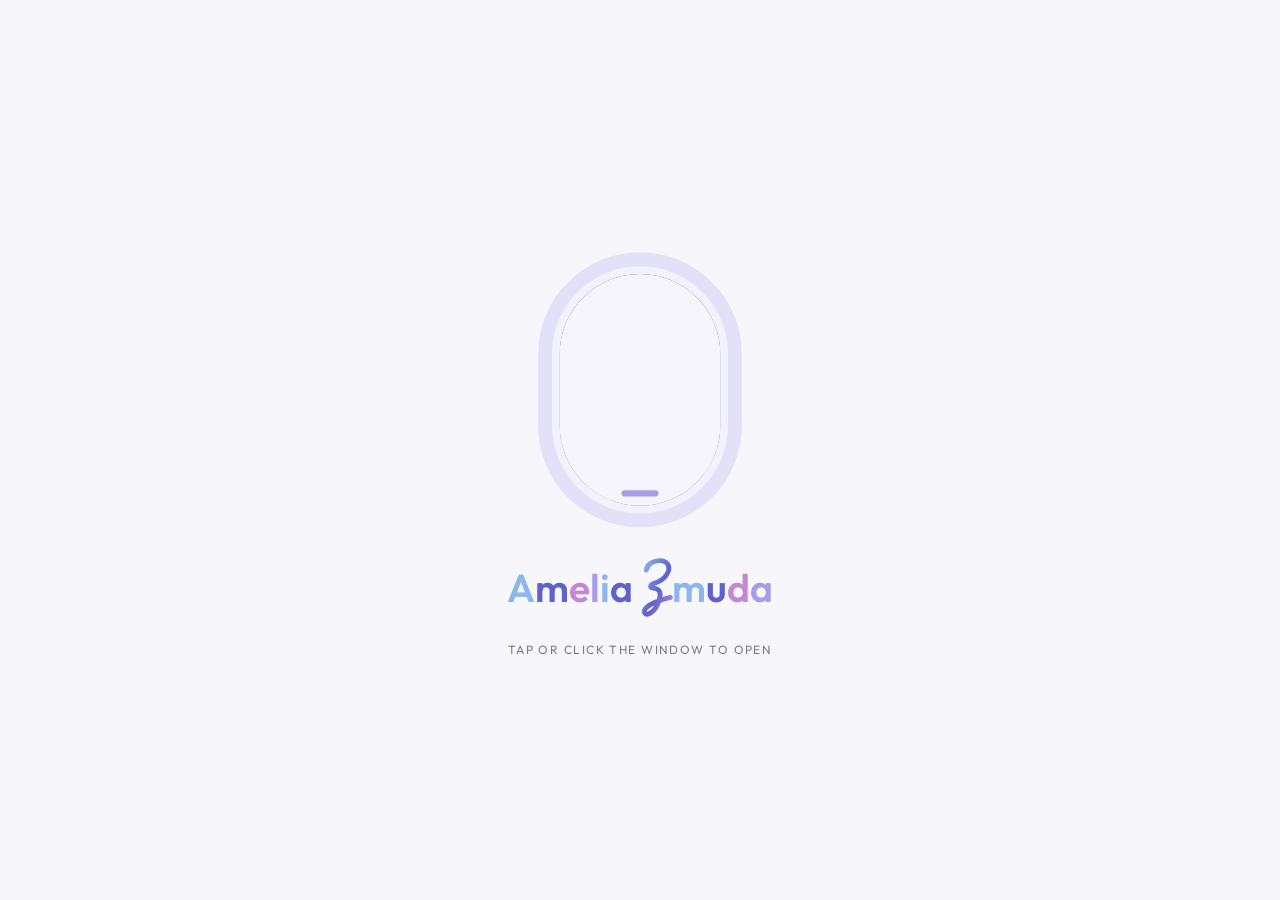
==== commit 7f490ca0: "Make airplane window easier to open" ====
--- a/index.html
+++ b/index.html
@@ -295,7 +295,7 @@
 
   <div class="amz-name"><span class="mg c1" style="--i:0">A</span><span class="mg c2" style="--i:1">m</span><span class="mg c3" style="--i:2">e</span><span class="mg c4" style="--i:3">l</span><span class="mg c1" style="--i:4">i</span><span class="mg c2" style="--i:5">a</span><span class="mg" style="--i:6">&nbsp;</span><span class="mg mgz" style="--i:7"><svg class="czg" aria-hidden="true"><use href="#amz-cz"></use></svg></span><span class="mg c1" style="--i:8">m</span><span class="mg c2" style="--i:9">u</span><span class="mg c3" style="--i:10">d</span><span class="mg c4" style="--i:11">a</span></div>
 </div>
-<p class="enter-hint">Click the window to enter</p>
+<p class="enter-hint">Tap or click the window to open</p>
 </section>
 <div id="portfolio-content" hidden>
 <header class="portfolio-header">
@@ -358,14 +358,6 @@
     </a>
   </div>
 </section>
-<a class="live-product-link" href="https://yesterdaybybettymae.com" target="_blank" rel="noopener noreferrer" aria-label="Visit Yesterday, by Betty Mae — the live family memory archive">
-  <div class="live-product-copy">
-    <span class="live-product-kicker">Now live · A family memory archive</span>
-    <h3 class="live-product-title">Yesterday, by Betty Mae</h3>
-    <p class="live-product-description">Explore the living product built to bring family photographs and the stories behind them together.</p>
-  </div>
-  <span class="live-product-arrow">Visit the live website <svg viewBox="0 0 24 24" fill="none" stroke="currentColor" stroke-width="1.8" stroke-linecap="round" stroke-linejoin="round" aria-hidden="true"><path d="M5 12h14M13 6l6 6-6 6"/></svg></span>
-</a>
 <footer class="portfolio-footer">
   <span class="footer-credit">AMELIA ZMUDA · FROM A TO Z</span>
   <div class="amz-stamps" role="img" aria-label="Passport stamps: Arrived Amelia Zmuda, From A to Z">
@@ -550,7 +542,12 @@
       if (stamps) { requestAnimationFrame(function () { stamps.classList.add('play'); }); }
     }, 650);
   }
-  logo.addEventListener('click', function () { window.setTimeout(enterWhenOpen, 360); });
+  /* A simple click anywhere on the window/logo should open the shade.
+     Keep drag-to-open as an optional interaction, not a requirement. */
+  logo.addEventListener('click', function () {
+    if (logo.amzOpen) logo.amzOpen();
+    window.setTimeout(enterWhenOpen, 420);
+  });
   logo.setAttribute('role', 'button');
   logo.setAttribute('tabindex', '0');
   logo.setAttribute('aria-label', 'Open the airplane window to enter the portfolio');
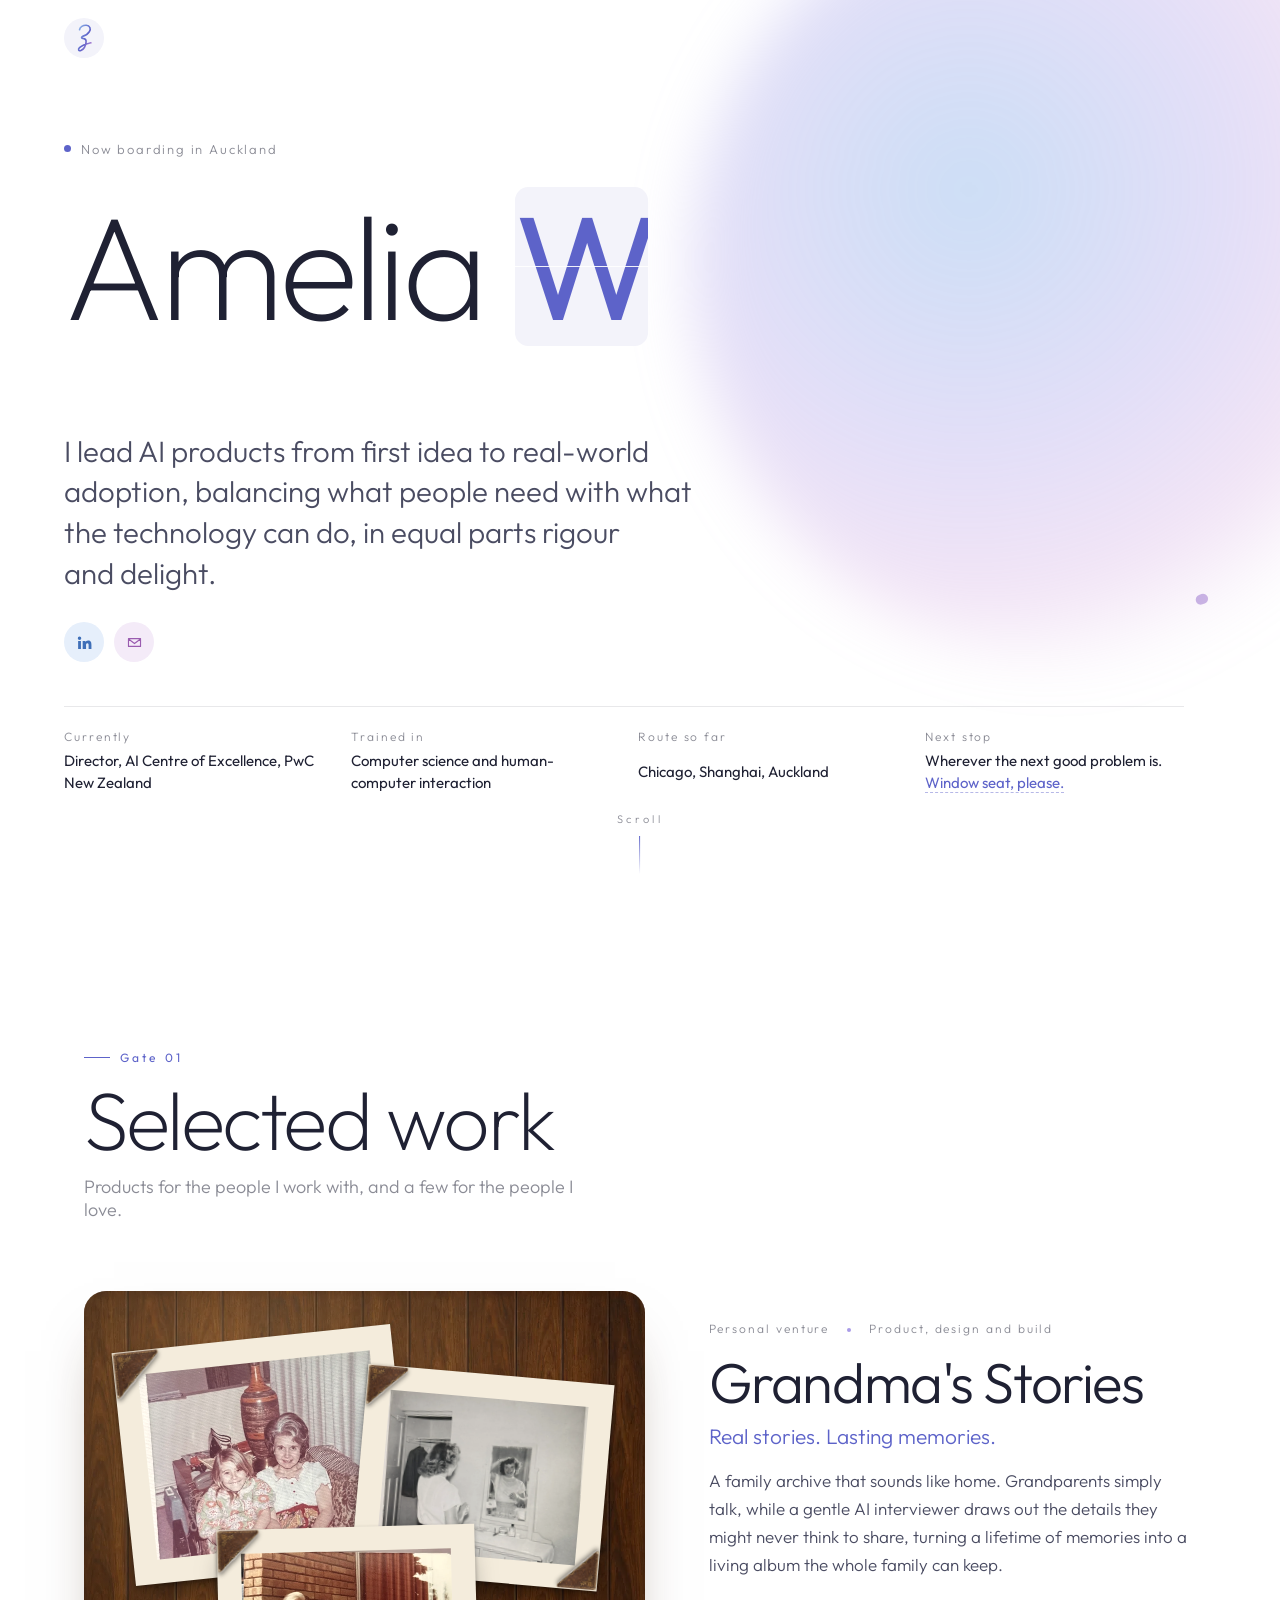
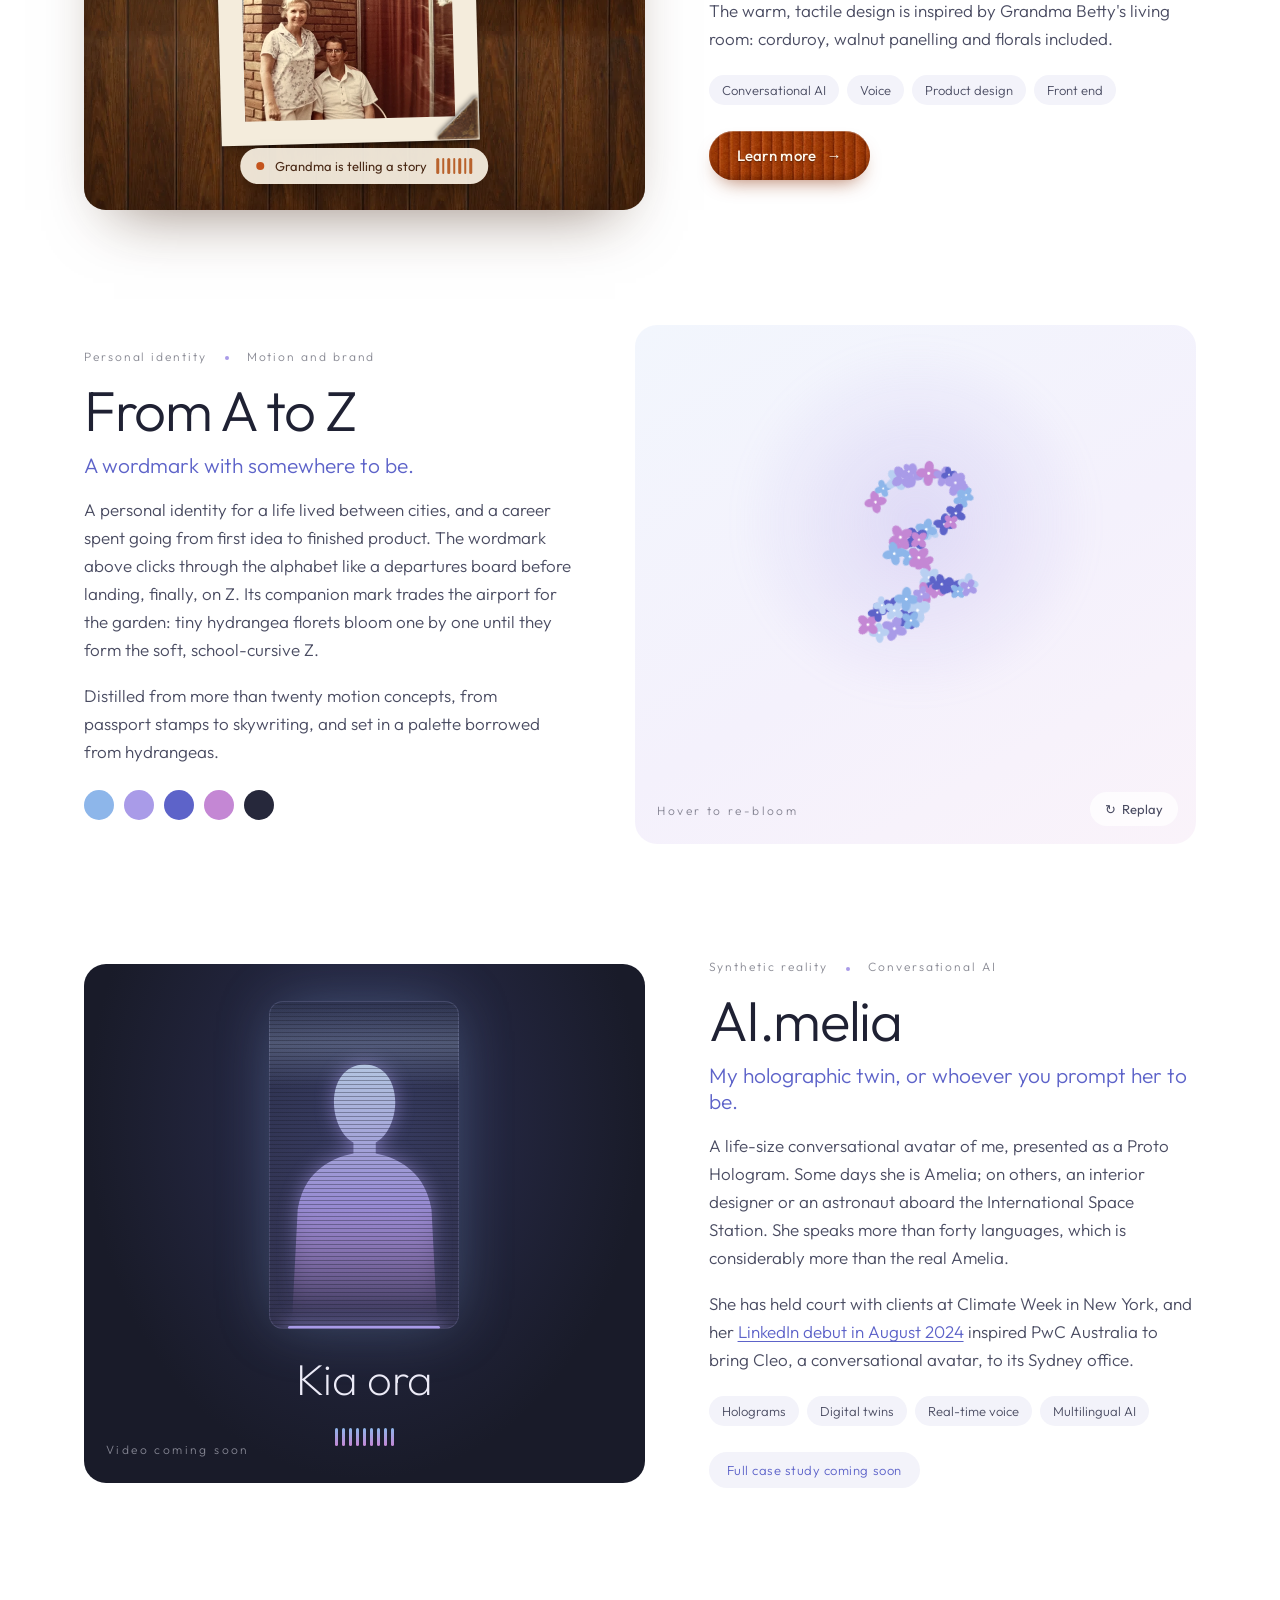
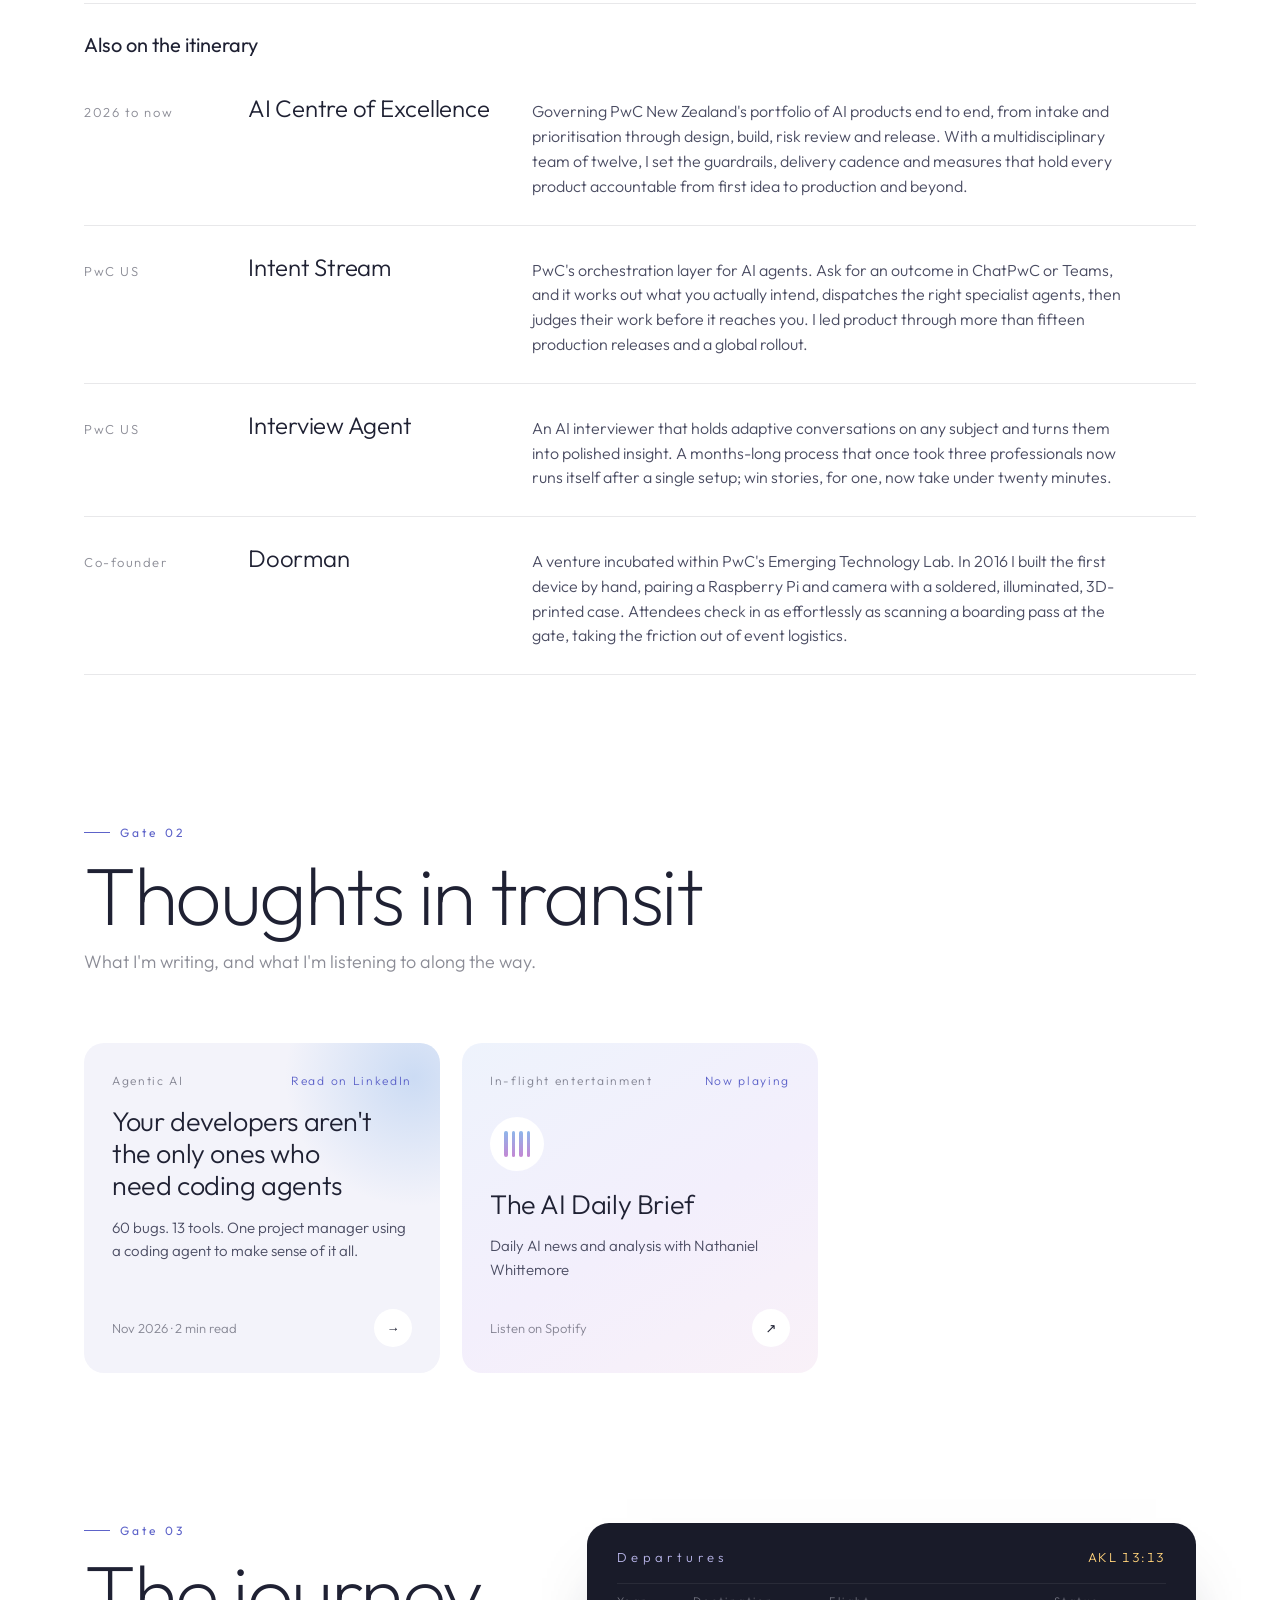
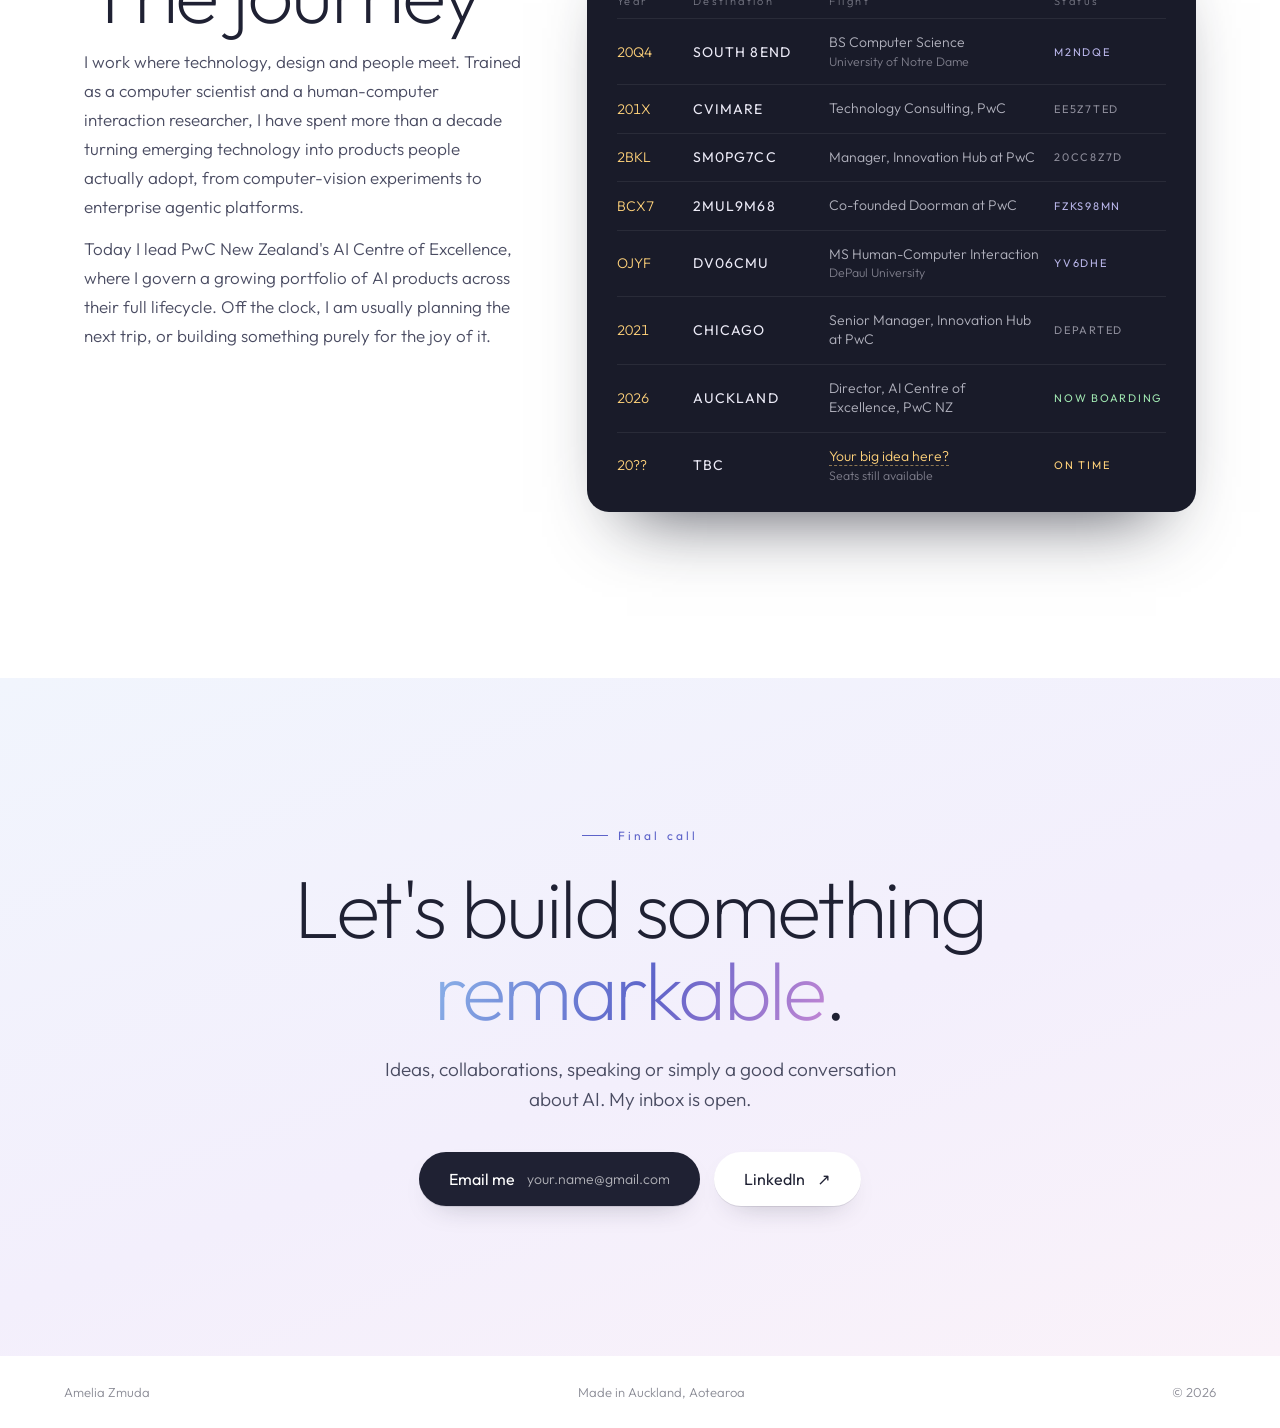
==== commit 4a028c74: "Replace homepage with Amelia Zmuda HTML" ====
--- a/index.html
+++ b/index.html
@@ -1,562 +1,902 @@
-<!doctype html>
+<!DOCTYPE html>
 <html lang="en"><head>
-<meta charset="UTF-8"><meta name="viewport" content="width=device-width, initial-scale=1">
-<meta name="theme-color" content="#f7f7fb"><meta name="description" content="Amelia Zmuda — from A to Z.">
+<meta charset="UTF-8">
+<meta name="viewport" content="width=device-width, initial-scale=1">
 <title>Amelia Zmuda</title>
+<meta name="description" content="Amelia Zmuda - AI strategist, product leader and builder. Director, AI Centre of Excellence, PwC New Zealand.">
+<style>@font-face { font-family: 'Outfit'; font-style: normal; font-weight: 200; font-display: swap; src: url(fonts/Outfit-200-latin-ext.woff2) format('woff2'); unicode-range: U+0100-02BA, U+02BD-02C5, U+02C7-02CC, U+02CE-02D7, U+02DD-02FF, U+0304, U+0308, U+0329, U+1D00-1DBF, U+1E00-1E9F, U+1EF2-1EFF, U+2020, U+20A0-20AB, U+20AD-20C4, U+2113, U+2C60-2C7F, U+A720-A7FF; }
+@font-face { font-family: 'Outfit'; font-style: normal; font-weight: 200; font-display: swap; src: url(fonts/Outfit-200-latin.woff2) format('woff2'); unicode-range: U+0000-00FF, U+0131, U+0152-0153, U+02BB-02BC, U+02C6, U+02DA, U+02DC, U+0304, U+0308, U+0329, U+2000-206F, U+20AC, U+2122, U+2191, U+2193, U+2212, U+2215, U+FEFF, U+FFFD; }
+@font-face { font-family: 'Outfit'; font-style: normal; font-weight: 300; font-display: swap; src: url(fonts/Outfit-300-latin-ext.woff2) format('woff2'); unicode-range: U+0100-02BA, U+02BD-02C5, U+02C7-02CC, U+02CE-02D7, U+02DD-02FF, U+0304, U+0308, U+0329, U+1D00-1DBF, U+1E00-1E9F, U+1EF2-1EFF, U+2020, U+20A0-20AB, U+20AD-20C4, U+2113, U+2C60-2C7F, U+A720-A7FF; }
+@font-face { font-family: 'Outfit'; font-style: normal; font-weight: 300; font-display: swap; src: url(fonts/Outfit-300-latin.woff2) format('woff2'); unicode-range: U+0000-00FF, U+0131, U+0152-0153, U+02BB-02BC, U+02C6, U+02DA, U+02DC, U+0304, U+0308, U+0329, U+2000-206F, U+20AC, U+2122, U+2191, U+2193, U+2212, U+2215, U+FEFF, U+FFFD; }
+@font-face { font-family: 'Outfit'; font-style: normal; font-weight: 400; font-display: swap; src: url(fonts/Outfit-400-latin-ext.woff2) format('woff2'); unicode-range: U+0100-02BA, U+02BD-02C5, U+02C7-02CC, U+02CE-02D7, U+02DD-02FF, U+0304, U+0308, U+0329, U+1D00-1DBF, U+1E00-1E9F, U+1EF2-1EFF, U+2020, U+20A0-20AB, U+20AD-20C4, U+2113, U+2C60-2C7F, U+A720-A7FF; }
+@font-face { font-family: 'Outfit'; font-style: normal; font-weight: 400; font-display: swap; src: url(fonts/Outfit-400-latin.woff2) format('woff2'); unicode-range: U+0000-00FF, U+0131, U+0152-0153, U+02BB-02BC, U+02C6, U+02DA, U+02DC, U+0304, U+0308, U+0329, U+2000-206F, U+20AC, U+2122, U+2191, U+2193, U+2212, U+2215, U+FEFF, U+FFFD; }
+@font-face { font-family: 'Outfit'; font-style: normal; font-weight: 500; font-display: swap; src: url(fonts/Outfit-500-latin-ext.woff2) format('woff2'); unicode-range: U+0100-02BA, U+02BD-02C5, U+02C7-02CC, U+02CE-02D7, U+02DD-02FF, U+0304, U+0308, U+0329, U+1D00-1DBF, U+1E00-1E9F, U+1EF2-1EFF, U+2020, U+20A0-20AB, U+20AD-20C4, U+2113, U+2C60-2C7F, U+A720-A7FF; }
+@font-face { font-family: 'Outfit'; font-style: normal; font-weight: 500; font-display: swap; src: url(fonts/Outfit-500-latin.woff2) format('woff2'); unicode-range: U+0000-00FF, U+0131, U+0152-0153, U+02BB-02BC, U+02C6, U+02DA, U+02DC, U+0304, U+0308, U+0329, U+2000-206F, U+20AC, U+2122, U+2191, U+2193, U+2212, U+2215, U+FEFF, U+FFFD; }
+@font-face { font-family: 'Outfit'; font-style: normal; font-weight: 600; font-display: swap; src: url(fonts/Outfit-600-latin-ext.woff2) format('woff2'); unicode-range: U+0100-02BA, U+02BD-02C5, U+02C7-02CC, U+02CE-02D7, U+02DD-02FF, U+0304, U+0308, U+0329, U+1D00-1DBF, U+1E00-1E9F, U+1EF2-1EFF, U+2020, U+20A0-20AB, U+20AD-20C4, U+2113, U+2C60-2C7F, U+A720-A7FF; }
+@font-face { font-family: 'Outfit'; font-style: normal; font-weight: 600; font-display: swap; src: url(fonts/Outfit-600-latin.woff2) format('woff2'); unicode-range: U+0000-00FF, U+0131, U+0152-0153, U+02BB-02BC, U+02C6, U+02DA, U+02DC, U+0304, U+0308, U+0329, U+2000-206F, U+20AC, U+2122, U+2191, U+2193, U+2212, U+2215, U+FEFF, U+FFFD; }</style>
+<style>:root {
+  --ink: #1f2133;
+  --ink-2: #4a4c62;
+  --muted: rgba(31,33,51,.52);
+  --line: rgba(31,33,51,.1);
+  --blue: #8db6ea;
+  --peri: #5d63c9;
+  --lilac: #a99be8;
+  --mauve: #c487d4;
+  --pale: #f3f3fa;
+  --bg: #ffffff;
+  --max: 1240px;
+  --pad: clamp(22px, 5vw, 64px);
+  --ease: cubic-bezier(.2,.8,.2,1);
+}
+* { box-sizing: border-box; margin: 0; padding: 0; }
+html { scroll-behavior: smooth; }
+body { background: var(--bg); color: var(--ink); font-family: "Outfit", var(--font-sans), system-ui, sans-serif; font-weight: 300; -webkit-font-smoothing: antialiased; overflow-x: hidden; }
+a { color: inherit; text-decoration: none; }
+img { display: block; max-width: 100%; }
+::selection { background: #e4e2fb; }
+.hy { background: linear-gradient(115deg, var(--blue), var(--peri) 55%, var(--mauve)); -webkit-background-clip: text; background-clip: text; color: transparent; }
+
+/* Nav */
+.nav { position: fixed; inset: 0 0 auto 0; z-index: 50; display: flex; justify-content: space-between; align-items: center; padding: 18px var(--pad); transition: background .4s, backdrop-filter .4s, padding .4s; }
+.nav.scrolled { background: rgba(255,255,255,.78); backdrop-filter: blur(14px) saturate(1.4); -webkit-backdrop-filter: blur(14px) saturate(1.4); padding-top: 12px; padding-bottom: 12px; box-shadow: 0 1px 0 var(--line); }
+.monogram { width: 40px; height: 40px; display: grid; place-items: center; border-radius: 50%; background: var(--pale); transition: transform .5s var(--ease); }
+.monogram:hover { transform: rotate(-12deg) scale(1.06); }
+.monogram svg { width: 15px; height: 28px; overflow: visible; fill: none; stroke: url(#hy); stroke-width: 9; stroke-linecap: round; stroke-linejoin: round; }
+.nav-links { display: flex; align-items: center; gap: clamp(14px, 3vw, 34px); font-size: 14px; letter-spacing: .02em; }
+.nav-links a { position: relative; color: var(--ink-2); transition: color .2s; }
+.nav-links a:not(.nav-cta)::after { content: ""; position: absolute; left: 0; right: 0; bottom: -4px; height: 1px; background: var(--peri); transform: scaleX(0); transform-origin: left; transition: transform .35s var(--ease); }
+.nav-links a:hover { color: var(--ink); }
+.nav-links a:hover::after { transform: scaleX(1); }
+.nav-cta { padding: 10px 18px; border-radius: 999px; background: var(--ink); color: #fff !important; font-weight: 400; transition: background .3s, transform .3s var(--ease); }
+.nav-cta:hover { background: var(--peri); transform: translateY(-1px); }
+.nav-social { display: flex; align-items: center; gap: 10px; }
+.nav-icon { width: 40px; height: 40px; display: grid; place-items: center; border-radius: 50%; background: var(--pale); color: var(--ink-2); transition: background .3s, color .3s, transform .4s var(--ease); }
+.nav-icon svg { width: 17px; height: 17px; }
+.nav-icon .fill { fill: currentColor; }
+.nav-icon .stroke { fill: none; stroke: currentColor; stroke-width: 1.6; stroke-linejoin: round; stroke-linecap: round; }
+.nav-icon:hover { background: var(--ink); color: #fff; transform: translateY(-2px); }
+.hero-social { margin-top: 28px; opacity: 0; animation: up 1s var(--ease) .85s forwards; }
+.hero-social #navLinkedin { background: #e6effb; color: #3f6fb8; }
+.hero-social #navLinkedin:hover { background: linear-gradient(135deg, #8db6ea, #5d7fd6); color: #fff; box-shadow: 0 10px 20px -12px rgba(63,111,184,.7); }
+.hero-social #navEmail { background: #f4ebf8; color: #9a5cb0; }
+.hero-social #navEmail:hover { background: linear-gradient(135deg, #c487d4, #a99be8); color: #fff; box-shadow: 0 10px 20px -12px rgba(154,92,176,.7); }
+.hero-social + .hero-meta { margin-top: 44px; }
+
+/* Hero */
+.hero { position: relative; min-height: 100svh; display: grid; align-items: center; padding: 120px var(--pad) 90px; overflow: hidden; }
+.hero-inner { position: relative; z-index: 2; max-width: var(--max); width: 100%; margin: 0 auto; }
+.hero-glow { position: absolute; width: 62vw; height: 62vw; max-width: 900px; max-height: 900px; right: -16vw; top: -10vw; border-radius: 50%; background: radial-gradient(circle at 35% 40%, rgba(141,182,234,.45), rgba(169,155,232,.32) 38%, rgba(196,135,212,.22) 58%, rgba(255,255,255,0) 72%); filter: blur(30px); animation: drift 18s ease-in-out infinite alternate; pointer-events: none; }
+@keyframes drift { to { transform: translate(-6vw, 5vw) scale(1.08); } }
+.eyebrow { display: inline-flex; align-items: center; gap: 10px; font-size: 13px; letter-spacing: .14em; color: var(--muted); margin-bottom: 30px; opacity: 0; animation: up .9s var(--ease) .1s forwards; }
+.eyebrow .dot { width: 7px; height: 7px; border-radius: 50%; background: var(--peri); box-shadow: 0 0 0 0 rgba(93,99,201,.5); animation: ping 2s ease-out infinite; }
+@keyframes ping { 0% { box-shadow: 0 0 0 0 rgba(93,99,201,.45); } 100% { box-shadow: 0 0 0 10px rgba(93,99,201,0); } }
+.wordmark { display: flex; flex-wrap: wrap; align-items: center; column-gap: .22em; font-weight: 200; font-size: clamp(58px, 11.5vw, 172px); line-height: .95; letter-spacing: -.035em; cursor: pointer; user-select: none; }
+.wm-first { opacity: 0; animation: up 1s var(--ease) .25s forwards; }
+.wm-last { display: inline-flex; align-items: center; gap: .03em; }
+.flap { display: inline-grid; place-items: center; width: .9em; height: 1.08em; border-radius: .09em; background: var(--pale); color: var(--peri); font-weight: 400; position: relative; overflow: hidden; letter-spacing: 0; }
+.flap::after { content: ""; position: absolute; left: 0; right: 0; top: 50%; height: 1px; background: rgba(255,255,255,.9); }
+.flap .glyph { display: inline-block; }
+.flap .glyph.flip { animation: flip .08s ease-out; }
+.flap.landed { background: linear-gradient(140deg, #eaf1fc, #efe9fb 60%, #f6ecf8); }
+.flap.landed .glyph { animation: land .6s cubic-bezier(.3,1.8,.5,1); }
+@keyframes flip { from { transform: translateY(-38%); opacity: .25; } to { transform: none; opacity: 1; } }
+@keyframes land { from { transform: scale(.55); } to { transform: scale(1); } }
+.wm-rest, .az-rest { opacity: 0; transform: translateX(-.25em); display: inline-block; }
+.done .wm-rest, .done .az-rest { animation: restin .8s var(--ease) forwards; }
+@keyframes restin { to { opacity: 1; transform: none; } }
+.az-tag { margin-top: 26px; font-size: 13px; letter-spacing: .42em; color: var(--muted); opacity: 0; }
+.hero.done .az-tag { animation: up .9s var(--ease) .15s forwards; }
+.lede { margin-top: 44px; max-width: 640px; font-size: clamp(21px, 2.3vw, 30px); line-height: 1.38; color: var(--ink-2); text-wrap: pretty; opacity: 0; animation: up 1s var(--ease) .7s forwards; }
+.hero-meta { margin-top: 56px; display: grid; grid-template-columns: repeat(3, minmax(0, 1fr)); gap: 28px; max-width: 980px; border-top: 1px solid var(--line); padding-top: 22px; opacity: 0; animation: up 1s var(--ease) .95s forwards; }
+.hero-meta div { display: grid; gap: 6px; }
+.hero-meta .k { font-size: 12px; letter-spacing: .16em; color: var(--muted); }
+.hero-meta .v { font-size: 15px; line-height: 1.45; color: var(--ink); font-weight: 400; }
+.hero-z { position: absolute; z-index: 0; right: clamp(10px, 5vw, 110px); top: 50%; transform: translateY(-40%) rotate(-6deg); height: min(70vh, 600px); width: auto; overflow: visible; fill: none; stroke: url(#hy); stroke-width: 2.6; stroke-linecap: round; stroke-linejoin: round; stroke-dasharray: 1; stroke-dashoffset: 1; opacity: .55; pointer-events: none; }
+.hero.done .hero-z { animation: draw 2.6s cubic-bezier(.6,0,.2,1) .1s forwards; }
+@keyframes draw { to { stroke-dashoffset: 0; } }
+.scroll-cue { position: absolute; left: 50%; bottom: 26px; transform: translateX(-50%); display: grid; justify-items: center; gap: 10px; font-size: 11px; letter-spacing: .3em; color: var(--muted); z-index: 2; }
+.scroll-cue i { width: 1px; height: 38px; background: linear-gradient(var(--peri), transparent); animation: cue 2s ease-in-out infinite; transform-origin: top; }
+@keyframes cue { 0% { transform: scaleY(0); } 50% { transform: scaleY(1); } 100% { transform: scaleY(1); opacity: 0; } }
+@keyframes up { from { opacity: 0; transform: translateY(22px); } to { opacity: 1; transform: none; } }
+
+/* Sections */
+.section { max-width: var(--max); margin: 0 auto; padding: clamp(90px, 12vw, 150px) var(--pad) 0; }
+.section-head { display: grid; gap: 14px; margin-bottom: clamp(40px, 6vw, 70px); }
+.gate { display: inline-flex; align-items: center; gap: 10px; font-size: 12px; letter-spacing: .26em; color: var(--peri); font-weight: 400; }
+.gate::before { content: ""; width: 26px; height: 1px; background: currentColor; }
+.section-head h2, .contact h2 { font-weight: 200; font-size: clamp(42px, 6.4vw, 88px); line-height: 1; letter-spacing: -.03em; }
+.section-head > p { font-size: 18px; color: var(--muted); max-width: 520px; }
+.reveal { opacity: 0; transform: translateY(34px); transition: opacity 1s var(--ease), transform 1s var(--ease); }
+.reveal.in { opacity: 1; transform: none; }
+
+/* Projects */
+.project { display: grid; grid-template-columns: 1.15fr 1fr; gap: clamp(30px, 5vw, 80px); align-items: center; margin-bottom: clamp(70px, 9vw, 120px); }
+.project.az { grid-template-columns: 1fr 1.15fr; }
+.project-copy { display: grid; gap: 18px; align-content: center; }
+.project-copy > p:not(.project-line) { font-size: 17px; line-height: 1.65; color: var(--ink-2); text-wrap: pretty; max-width: 520px; }
+.project-kicker { display: flex; flex-wrap: wrap; gap: 8px 18px; font-size: 12px; letter-spacing: .16em; color: var(--muted); }
+.project-kicker span + span::before { content: ""; display: inline-block; width: 4px; height: 4px; border-radius: 50%; background: var(--lilac); margin-right: 18px; vertical-align: middle; }
+.project h3 { font-weight: 300; font-size: clamp(38px, 4.4vw, 60px); line-height: 1.02; letter-spacing: -.025em; }
+.project-line { font-size: 21px; color: var(--peri); font-weight: 300; margin-top: -6px; }
+.chips { display: flex; flex-wrap: wrap; gap: 8px; margin-top: 4px; }
+.chips span { font-size: 13px; padding: 7px 13px; border-radius: 999px; background: var(--pale); color: var(--ink-2); }
+
+/* Grandma's Stories stage */
+.gs-stage { position: relative; aspect-ratio: 1.08 / 1; border-radius: 22px; overflow: hidden; background: #4a2c1a url(img/walnut-512.webp) repeat; background-size: 340px; box-shadow: inset 0 0 120px rgba(20,8,0,.55), 0 30px 60px -30px rgba(60,30,10,.55); isolation: isolate; }
+.gs-stage::before { content: ""; position: absolute; inset: 0; background: radial-gradient(ellipse at 30% 20%, rgba(255,200,130,.28), transparent 60%); z-index: 0; }
+.gs-photo { position: absolute; background: #f4ecdc; padding: 4.2% 4.2% 4.2%; box-shadow: 0 18px 30px -12px rgba(0,0,0,.6), 0 2px 4px rgba(0,0,0,.3); transition: transform .8s var(--ease); z-index: 1; }
+.gs-photo img { width: 100%; aspect-ratio: 1.25; object-fit: cover; filter: sepia(.18) saturate(.95) contrast(1.02); }
+.gs-photo .corner { position: absolute; width: 17%; aspect-ratio: 1; background: url(img/album-corner.png) center / contain no-repeat; filter: drop-shadow(0 2px 2px rgba(0,0,0,.45)); }
+.gs-photo .corner.tl { left: 0; top: 0; }
+.gs-photo .corner.br { right: 0; bottom: 0; transform: rotate(180deg); }
+.p1 { width: 50%; left: 7%; top: 9%; transform: rotate(-6deg); }
+.p2 { width: 44%; right: 7%; top: 16%; transform: rotate(5deg); z-index: 2; }
+.p3 { width: 46%; left: 24%; bottom: 13%; transform: rotate(-1.5deg); z-index: 3; }
+.gs:hover .p1 { transform: rotate(-9deg) translate(-8px, -6px); }
+.gs:hover .p2 { transform: rotate(8deg) translate(8px, -8px); }
+.gs:hover .p3 { transform: rotate(1deg) translateY(10px); }
+.gs-rec { position: absolute; z-index: 4; left: 50%; bottom: 5%; transform: translateX(-50%); display: flex; align-items: center; gap: 10px; white-space: nowrap; padding: 10px 16px; border-radius: 999px; background: rgba(250,242,228,.92); color: #4a2a17; font-size: 13px; font-weight: 400; box-shadow: 0 10px 24px -10px rgba(0,0,0,.6); }
+.rec-dot { width: 8px; height: 8px; border-radius: 50%; background: #c4541d; animation: blink 1.4s ease-in-out infinite; }
+@keyframes blink { 50% { opacity: .25; } }
+.wave { display: inline-flex; align-items: center; gap: 3px; height: 16px; }
+.wave i { width: 2.5px; height: 100%; border-radius: 2px; background: #b9622c; animation: wv 1.1s ease-in-out infinite; transform-origin: center; }
+.wave i:nth-child(2) { animation-delay: -.2s; } .wave i:nth-child(3) { animation-delay: -.5s; } .wave i:nth-child(4) { animation-delay: -.1s; } .wave i:nth-child(5) { animation-delay: -.7s; } .wave i:nth-child(6) { animation-delay: -.35s; } .wave i:nth-child(7) { animation-delay: -.6s; }
+@keyframes wv { 0%, 100% { transform: scaleY(.25); } 50% { transform: scaleY(1); } }
+.btn-cord { justify-self: start; margin-top: 8px; display: inline-flex; align-items: center; gap: 10px; padding: 15px 28px; border-radius: 999px; color: #fff7ec; font-weight: 500; font-size: 15px; letter-spacing: .02em; background: #b4521f url(img/corduroy-512.webp) center / 220px; box-shadow: inset 0 1px 0 rgba(255,255,255,.25), inset 0 -3px 6px rgba(70,20,0,.35), 0 10px 20px -10px rgba(140,50,10,.7); text-shadow: 0 1px 1px rgba(60,20,0,.6); transition: transform .3s var(--ease), box-shadow .3s; }
+.btn-cord:hover { transform: translateY(-2px) rotate(-1deg); box-shadow: inset 0 1px 0 rgba(255,255,255,.25), inset 0 -3px 6px rgba(70,20,0,.35), 0 16px 26px -10px rgba(140,50,10,.75); }
+
+/* A to Z stage */
+.az-stage { position: relative; aspect-ratio: 1.08 / 1; border-radius: 22px; background: linear-gradient(150deg, #f2f6fd, #f4f1fc 55%, #faf3fa); display: grid; place-content: center; justify-items: center; gap: 26px; overflow: hidden; }
+.az-stage .amz-logo { position: relative; z-index: 1; }
+.stage-hint { position: absolute; left: 22px; bottom: 26px; font-size: 12px; letter-spacing: .2em; color: var(--muted); }
+.az-stage::before { content: ""; position: absolute; width: 70%; aspect-ratio: 1; border-radius: 50%; background: radial-gradient(circle, rgba(169,155,232,.28), transparent 65%); filter: blur(10px); animation: drift 14s ease-in-out infinite alternate; }
+.board-label { position: relative; font-size: 12px; letter-spacing: .38em; color: var(--muted); }
+.board-label.tag { opacity: 0; }
+.az-stage.done .board-label.tag { animation: up .8s var(--ease) forwards; }
+.az-word { position: relative; display: flex; align-items: center; gap: .14em; font-weight: 200; font-size: clamp(40px, 5.4vw, 74px); letter-spacing: -.02em; line-height: 1; }
+.az-word .flap { background: #fff; box-shadow: 0 6px 16px -8px rgba(93,99,201,.4); }
+.replay { position: absolute; right: 18px; bottom: 18px; font: 400 13px "Outfit", sans-serif; color: var(--ink-2); background: rgba(255,255,255,.8); border: 0; padding: 9px 15px; border-radius: 999px; cursor: pointer; display: inline-flex; gap: 6px; align-items: center; transition: background .2s, color .2s; }
+.replay:hover { background: var(--ink); color: #fff; }
+/* Hydrangea Z logo */
+.bloom-z { position: relative; z-index: 1; width: min(62%, 340px); height: auto; overflow: visible; }
+.floret { transform: scale(0); transform-box: fill-box; transform-origin: center; }
+.az-stage.play .floret { animation: bloomPop .45s cubic-bezier(.3,1.8,.5,1) forwards; }
+@keyframes bloomPop { to { transform: scale(1); } }
+.bloom-cap { position: relative; z-index: 1; font-weight: 300; font-size: clamp(20px, 2.2vw, 28px); letter-spacing: .02em; color: var(--ink); opacity: 0; }
+.az-stage.done .bloom-cap { animation: up .8s var(--ease) forwards; }
+.swatches { display: flex; gap: 10px; margin-top: 6px; }
+.swatches span { width: 30px; height: 30px; border-radius: 50%; background: var(--c); transition: transform .4s cubic-bezier(.3,1.8,.5,1); }
+.swatches span:hover { transform: translateY(-5px) scale(1.15); }
+
+/* AI.melia stage (placeholder) */
+.ai-stage { position: relative; aspect-ratio: 1.08 / 1; border-radius: 22px; background: radial-gradient(ellipse at 50% 30%, #2c2f52, #191b29 70%); display: grid; place-content: center; justify-items: center; gap: 22px; overflow: hidden; }
+.ai-tube { position: relative; width: clamp(130px, 15vw, 190px); aspect-ratio: .58; border-radius: 14px; background: linear-gradient(180deg, rgba(141,182,234,.08), rgba(169,155,232,.14)); box-shadow: inset 0 0 0 1px rgba(185,182,234,.18), 0 0 60px -10px rgba(141,182,234,.35); overflow: hidden; }
+.ai-figure { position: absolute; inset: 8% 6% 0; width: 88%; height: 92%; opacity: .85; filter: drop-shadow(0 0 10px rgba(169,155,232,.7)); animation: aiFlicker 5s ease-in-out infinite; }
+.ai-tube::after { content: ""; position: absolute; inset: 0; background: repeating-linear-gradient(0deg, rgba(25,27,41,.35) 0 1px, transparent 1px 4px); pointer-events: none; }
+.ai-scan { position: absolute; left: 0; right: 0; height: 26%; background: linear-gradient(180deg, transparent, rgba(201,220,247,.22), transparent); animation: aiScan 3.6s linear infinite; }
+.ai-base { position: absolute; left: 10%; right: 10%; bottom: 0; height: 3px; border-radius: 3px; background: #a99be8; box-shadow: 0 0 18px 4px rgba(169,155,232,.6); }
+@keyframes aiScan { from { top: -30%; } to { top: 105%; } }
+@keyframes aiFlicker { 0%, 100% { opacity: .85; } 46% { opacity: .85; } 48% { opacity: .55; } 50% { opacity: .9; } }
+.ai-greet { position: relative; min-width: 8ch; text-align: center; font-weight: 200; font-size: clamp(30px, 3.4vw, 46px); letter-spacing: -.01em; color: #ecebf7; }
+.ai-greet span { display: inline-block; transition: opacity .35s, transform .35s var(--ease); }
+.ai-greet span.out { opacity: 0; transform: translateY(8px); }
+.ai-wave { display: inline-flex; align-items: center; gap: 4px; height: 18px; }
+.ai-wave i { width: 3px; height: 100%; border-radius: 2px; background: linear-gradient(var(--blue), var(--mauve)); animation: wv 1.1s ease-in-out infinite; }
+.ai-wave i:nth-child(2n) { animation-delay: -.3s; } .ai-wave i:nth-child(3n) { animation-delay: -.6s; } .ai-wave i:nth-child(5n) { animation-delay: -.15s; }
+.stage-hint.light { color: rgba(236,235,247,.5); }
+.inline-link { color: var(--peri); text-decoration: underline; text-decoration-thickness: 1px; text-underline-offset: 3px; transition: color .2s; }
+.inline-link:hover { color: var(--ink); }
+.soon-tag { justify-self: start; margin-top: 8px; font-size: 13px; letter-spacing: .04em; padding: 10px 18px; border-radius: 999px; background: var(--pale); color: var(--peri); }
+
+/* More work */
+.more-work { border-top: 1px solid var(--line); padding-top: 28px; }
+.more-head { display: flex; justify-content: space-between; align-items: baseline; gap: 20px; flex-wrap: wrap; margin-bottom: 10px; }
+.more-head h4 { font-weight: 400; font-size: 20px; }
+.more-head span { font-size: 14px; color: var(--muted); }
+.work-list { list-style: none; }
+.work-list li { display: grid; grid-template-columns: 140px 260px 1fr; gap: 24px; align-items: baseline; padding: 26px 0; border-bottom: 1px solid var(--line); transition: padding .4s var(--ease), color .3s; position: relative; }
+.work-list li::before { content: ""; position: absolute; inset: 0 -20px; border-radius: 14px; background: var(--pale); opacity: 0; transition: opacity .35s; z-index: -1; }
+.work-list li:hover { padding-left: 14px; }
+.work-list li:hover::before { opacity: 1; }
+.wl-year { font-size: 13px; letter-spacing: .12em; color: var(--muted); }
+.wl-name { font-size: 24px; font-weight: 300; letter-spacing: -.01em; }
+.wl-desc { font-size: 16px; line-height: 1.55; color: var(--ink-2); max-width: 600px; }
+.wl-arrow { color: var(--peri); font-size: 20px; transform: translateX(-8px); opacity: 0; transition: transform .35s var(--ease), opacity .35s; }
+.work-list li:hover .wl-arrow { transform: none; opacity: 1; }
+
+/* Posts */
+.posts { display: grid; grid-template-columns: repeat(3, minmax(0, 1fr)); gap: 22px; }
+.post { position: relative; display: grid; grid-template-rows: auto 1fr auto; gap: 18px; min-height: 330px; padding: 30px 28px 26px; border-radius: 20px; background: var(--pale); overflow: hidden; transition: transform .5s var(--ease), background .4s; }
+.post::after { content: ""; position: absolute; right: -30%; top: -30%; width: 75%; aspect-ratio: 1; border-radius: 50%; background: radial-gradient(circle, var(--tint), transparent 68%); opacity: .55; transition: transform .8s var(--ease), opacity .5s; }
+.post:hover { transform: translateY(-6px); }
+.post:hover::after { transform: scale(1.35) translate(-10%, 10%); opacity: .9; }
+.post-top { position: relative; z-index: 1; display: flex; justify-content: space-between; font-size: 12px; letter-spacing: .14em; color: var(--muted); }
+.post-status { color: var(--peri); }
+.post h3 { position: relative; z-index: 1; font-weight: 300; font-size: 27px; line-height: 1.18; letter-spacing: -.015em; text-wrap: balance; }
+.post p { position: relative; z-index: 1; font-size: 15px; line-height: 1.55; color: var(--ink-2); }
+.post-foot { position: relative; z-index: 1; display: flex; justify-content: space-between; align-items: center; font-size: 13px; color: var(--muted); }
+.post-foot .go { width: 38px; height: 38px; border-radius: 50%; display: grid; place-items: center; background: #fff; color: var(--ink); transition: background .3s, color .3s, transform .4s var(--ease); }
+.post:hover .go { background: var(--ink); color: #fff; transform: rotate(-45deg); }
+
+/* Now playing */
+.posts-feed { display: contents; }
+.now-playing { position: relative; display: grid; grid-template-rows: auto 1fr auto; gap: 18px; min-height: 330px; padding: 30px 28px 26px; border-radius: 20px; overflow: hidden; background: linear-gradient(150deg, #eef3fc, #f3effc 55%, #f9f1f8); transition: transform .5s var(--ease), box-shadow .4s; }
+.now-playing:hover { transform: translateY(-6px); box-shadow: 0 22px 40px -26px rgba(93,99,201,.55); }
+.np-top { display: flex; justify-content: space-between; font-size: 12px; letter-spacing: .14em; color: var(--muted); }
+.np-eq { display: inline-flex; align-items: flex-end; gap: 4px; width: 54px; height: 54px; padding: 14px; margin-bottom: 18px; border-radius: 50%; background: #fff; }
+.np-eq i { flex: 1; height: 100%; border-radius: 2px; background: linear-gradient(var(--blue), var(--mauve)); transform-origin: bottom; animation: npEq 1s ease-in-out infinite; }
+.np-eq i:nth-child(2) { animation-delay: -.4s; } .np-eq i:nth-child(3) { animation-delay: -.7s; } .np-eq i:nth-child(4) { animation-delay: -.2s; }
+@keyframes npEq { 0%, 100% { transform: scaleY(.3); } 50% { transform: scaleY(1); } }
+.np-copy { display: flex; flex-direction: column; justify-content: center; align-items: flex-start; }
+.np-label { color: var(--peri); }
+.np-title { font-size: 27px; font-weight: 300; line-height: 1.18; letter-spacing: -.015em; }
+.np-sub { margin-top: 14px; font-size: 15px; line-height: 1.55; color: var(--ink-2); }
+.np-foot { display: flex; justify-content: space-between; align-items: center; font-size: 13px; color: var(--muted); }
+.np-foot .go { width: 38px; height: 38px; border-radius: 50%; display: grid; place-items: center; background: #fff; color: var(--ink); transition: background .3s, color .3s; }
+.now-playing:hover .np-foot .go { background: var(--ink); color: #fff; }
+@media (max-width: 960px) { .now-playing { min-height: 240px; } }
+
+/* Journey */
+.journey-grid { display: grid; grid-template-columns: .9fr 1.25fr; gap: clamp(36px, 5vw, 80px); align-items: start; }
+.journey .section-head { margin-bottom: 0; position: sticky; top: 110px; }
+.about { font-size: 17px !important; line-height: 1.7; color: var(--ink-2) !important; max-width: 480px; }
+.board { background: #191b29; color: #ecebf7; border-radius: 22px; padding: 26px clamp(16px, 2.4vw, 30px) 14px; box-shadow: 0 40px 70px -40px rgba(25,27,41,.8); font-family: "Outfit", monospace; }
+.board-top { display: flex; justify-content: space-between; align-items: center; padding-bottom: 18px; font-size: 13px; letter-spacing: .34em; color: #b9b6ea; }
+.clock { letter-spacing: .12em; font-variant-numeric: tabular-nums; color: #ffd27a; }
+.board-row { display: grid; grid-template-columns: 62px 1.05fr 1.8fr 112px; gap: 14px; align-items: center; padding: 14px 0; border-top: 1px solid rgba(255,255,255,.07); font-size: 14px; }
+.board-row.head { font-size: 11px; letter-spacing: .22em; color: rgba(236,235,247,.45); padding: 10px 0; }
+.board-row .yr { color: #ffd27a; font-variant-numeric: tabular-nums; }
+.board-row .dest { letter-spacing: .08em; font-weight: 400; }
+.board-row .flt { color: rgba(236,235,247,.72); line-height: 1.4; }
+.board-row .flt-sub { display: block; font-size: .88em; color: rgba(236,235,247,.48); }
+.board-row .flt-link { color: #ffd27a; border-bottom: 1px dashed rgba(255,210,122,.5); transition: color .2s, border-color .2s; }
+.board-row .flt-link:hover { color: #fff; border-color: #fff; }
+.board-row .st.next { color: #ffd27a; }
+.hero-meta { grid-template-columns: repeat(4, minmax(0, 1fr)); max-width: 1120px; }
+.next-stop .v a { color: var(--peri); border-bottom: 1px dashed rgba(93,99,201,.45); transition: border-color .2s; }
+.next-stop .v a:hover { border-color: var(--peri); }
+@media (max-width: 960px) { .hero-meta { grid-template-columns: repeat(2, minmax(0, 1fr)); } }
+@media (max-width: 640px) { .hero-meta { grid-template-columns: 1fr; } }
+.board-row .st { font-size: 11px; letter-spacing: .16em; font-weight: 400; color: rgba(236,235,247,.55); }
+.board-row .st.now { color: #9fe6b0; animation: blink 1.6s ease-in-out infinite; }
+.board-row .st.landed { color: #b9b6ea; }
+.ch { display: inline; }
+.board-row:not(.head) { transition: background .3s; }
+.board-row:not(.head):hover { background: rgba(255,255,255,.035); }
+
+/* Contact */
+.contact { margin-top: clamp(100px, 13vw, 170px); padding: clamp(90px, 12vw, 150px) var(--pad); background: linear-gradient(160deg, #f1f5fd, #f3effc 55%, #faf2f9); text-align: center; position: relative; overflow: hidden; }
+.contact-inner { max-width: 900px; margin: 0 auto; display: grid; justify-items: center; gap: 24px; }
+.contact h2 em { font-style: normal; background: linear-gradient(115deg, var(--blue), var(--peri) 55%, var(--mauve)); -webkit-background-clip: text; background-clip: text; color: transparent; }
+.contact p { font-size: 19px; color: var(--ink-2); max-width: 560px; line-height: 1.55; }
+.contact-links { display: flex; flex-wrap: wrap; justify-content: center; gap: 14px; margin-top: 14px; }
+.pill { display: inline-flex; align-items: center; gap: 12px; padding: 17px 30px; border-radius: 999px; background: #fff; color: var(--ink); font-size: 16px; font-weight: 400; box-shadow: 0 1px 0 var(--line), 0 12px 30px -18px rgba(31,33,51,.4); transition: transform .35s var(--ease), background .3s, color .3s; }
+.pill:hover { transform: translateY(-3px); }
+.pill.solid { background: var(--ink); color: #fff; }
+.pill.solid:hover { background: var(--peri); }
+.pill-sub { font-size: 14px; font-weight: 300; opacity: .65; }
+.footer { display: flex; justify-content: space-between; gap: 16px; flex-wrap: wrap; padding: 28px var(--pad); font-size: 13px; color: var(--muted); max-width: calc(var(--max) + 2 * var(--pad)); margin: 0 auto; }
+
+/* Responsive */
+@media (max-width: 960px) {
+  .project, .project.az, .journey-grid { grid-template-columns: 1fr; }
+  .project.az .az-stage { order: -1; }
+  .posts { grid-template-columns: 1fr; }
+  .post { min-height: 240px; }
+  .work-list li { grid-template-columns: 1fr; gap: 6px; }
+  .wl-arrow { display: none; }
+  .journey .section-head { position: static; }
+  .hero-z { opacity: .32; right: -4vw; }
+}
+@media (max-width: 640px) {
+  .nav-links a:not(.nav-cta) { display: none; }
+  .hero-meta { grid-template-columns: 1fr; gap: 16px; }
+  .board-row { grid-template-columns: 46px 1fr 84px; font-size: 13px; }
+  .board-row .flt { grid-column: 2 / 4; grid-row: 2; font-size: 12px; margin-top: -6px; }
+  .board-row.head span:nth-child(3) { display: none; }
+}
+@media (prefers-reduced-motion: reduce) {
+  *, *::before, *::after { animation-duration: .01ms !important; animation-iteration-count: 1 !important; transition-duration: .01ms !important; }
+  .reveal { opacity: 1; transform: none; }
+}</style>
+
+<script type="application/json" data-artefact-storage-snapshot="">{"shared":{},"personal":{},"user":{"role":"admin","email":"amelia.b.bauer@pwc.com","name":"Amelia Bauer"}}</script><script data-artefact-storage-shim="">/* artefactWindowStorageShim */
+      (() => {
+        const snapshotStorage = (tag) => {
+          let snapshot = {};
+          try { snapshot = JSON.parse(tag.textContent || "{}"); } catch (e) { snapshot = {}; }
+          const toScope = (seed) => new Map(Object.entries(seed || {}).map(([k, v]) => [k, JSON.stringify(v)]));
+          const shared = toScope(snapshot.shared);
+          const personal = toScope(snapshot.personal);
+          const scopeOf = (options) => (options && options.personal ? personal : shared);
+          return {
+            get: async (key, options) => {
+              const raw = scopeOf(options).get(key);
+              return raw === undefined ? null : JSON.parse(raw);
+            },
+            set: async (key, value, options) => {
+              const raw = JSON.stringify(value);
+              if (typeof raw !== "string") throw new Error("storage_failed");
+              if (new TextEncoder().encode(raw).length > 64000) throw new Error("storage_quota_exceeded");
+              scopeOf(options).set(key, raw);
+            },
+            remove: async (key, options) => { scopeOf(options).delete(key); },
+            keys: async (options) => [...scopeOf(options).keys()].sort(),
+            user: async () => ({ role: "admin", email: snapshot.user.email, name: snapshot.user.name }),
+            subscribe,
+          };
+        };
+        // Never fired for this document's own writes, like the browser's storage event; an exported page has no
+        // other writer, so there its subscribers simply never hear anything.
+        const subscribers = new Set();
+        const notify = (key, personal) => {
+          for (const entry of [...subscribers]) {
+            if (entry.key !== undefined && entry.key !== key) continue;
+            if (!!entry.personal !== !!personal) continue;
+            try { entry.callback({ key, personal: !!personal }); } catch (e) { /* a throwing subscriber must not stop the others */ }
+          }
+        };
+        const subscribe = (callback, options) => {
+          const entry = { callback, key: options && options.key, personal: !!(options && options.personal) };
+          subscribers.add(entry);
+          return () => { subscribers.delete(entry); };
+        };
+        const snapshotTag = document.querySelector('script[data-artefact-storage-snapshot]');
+        if (snapshotTag) {
+          window.storage = snapshotStorage(snapshotTag);
+          return;
+        }
+        const pending = new Map();
+        let nextRequestId = 1;
+        window.addEventListener("message", (event) => {
+          const data = event.data;
+          if (data && data.type === "artefactStorageChanged") {
+            notify(data.key, data.personal);
+            return;
+          }
+          if (data && data.type === "artefactStorageAck") {
+            const accepted = pending.get(data.requestId);
+            if (accepted) accepted.accept();
+            return;
+          }
+          if (!data || data.type !== "artefactStorageResponse") return;
+          const entry = pending.get(data.requestId);
+          if (!entry) return;
+          entry.settle();
+          if (data.ok) entry.resolve(data);
+          else entry.reject(new Error(data.error || "storage_failed"));
+        });
+        const request = (op, key, value, options) => new Promise((resolve, reject) => {
+          const requestId = nextRequestId++;
+          let timer;
+          const fail = () => {
+            pending.delete(requestId);
+            reject(new Error("storage_host_unavailable"));
+          };
+          const settle = () => { clearTimeout(timer); pending.delete(requestId); };
+          const accept = () => { clearTimeout(timer); timer = setTimeout(fail, 600000); };
+          timer = setTimeout(fail, 10000);
+          pending.set(requestId, { resolve, reject, accept, settle });
+          window.parent.postMessage({
+            type: "artefactStorageRequest",
+            requestId,
+            op,
+            key,
+            value,
+            personal: !!(options && options.personal),
+          }, "*");
+        });
+        window.storage = {
+          get: (key, options) => request("get", key, undefined, options)
+            .then((data) => (data.value == null ? null : JSON.parse(data.value))),
+          set: (key, value, options) => request("set", key, JSON.stringify(value), options).then(() => undefined),
+          remove: (key, options) => request("remove", key, undefined, options).then(() => undefined),
+          keys: (options) => request("keys", undefined, undefined, options).then((data) => data.keys || []),
+          user: () => request("user").then((data) => data.user),
+          subscribe,
+        };
+      })();
+</script>
+<script data-artefact-ai-shim="">/* artefactWindowAiShim */
+      (() => {
+        const offline = window.parent === window || document.querySelector('script[data-artefact-storage-snapshot]');
+        const pending = new Map();
+        let nextRequestId = 1;
+        window.addEventListener("message", (event) => {
+          const data = event.data;
+          if (!data || data.type !== "artefactAiResponse") return;
+          const entry = pending.get(data.requestId);
+          if (!entry) return;
+          if (typeof data.delta === "string") {
+            entry.text += data.delta;
+            if (entry.onDelta) entry.onDelta(data.delta, entry.text);
+            return;
+          }
+          pending.delete(data.requestId);
+          if (data.error) entry.reject(new Error(data.error));
+          else entry.resolve(entry.text);
+        });
+        window.ai = {
+          complete: (input, options) => new Promise((resolve, reject) => {
+            if (offline) return reject(new Error("ai_host_unavailable"));
+            const requestId = nextRequestId++;
+            pending.set(requestId, { resolve, reject, text: "", onDelta: options && options.onDelta });
+            window.parent.postMessage({
+              type: "artefactAiRequest",
+              requestId,
+              input,
+              model: (options && options.model) || "sonnet",
+            }, "*");
+          }),
+        };
+      })();
+</script>
 <style>
-
-/* ===== Amelia Zmuda - window seat + magnetic letters =====
-   Self-contained: no external files. Copy the <style>, the .amz-logo markup and the <script>
-   into any page, or use this file as-is. Everything is scoped under .amz-logo. */
-@font-face { font-family: "AMZ Outfit"; font-style: normal; font-weight: 100 900; font-display: swap;
-  src: url([data-uri]) format("woff2"); }
-
-html, body { margin: 0; background: #ffffff; }
-body { min-height: 100vh; display: grid; place-items: center; }
-
-.amz-logo { --amz-size: 340px; width: var(--amz-size); display: grid; justify-items: center; gap: calc(var(--amz-size) * .04);
-  font-family: "AMZ Outfit", "Outfit", system-ui, sans-serif; color: #26283b; }
-.amz-logo .amz-window { width: 100%; height: auto; overflow: visible; cursor: grab; touch-action: none; user-select: none; -webkit-user-select: none; }
-.amz-logo .amz-window.dragging { cursor: grabbing; }
-
-/* cabin motion */
-.amz-logo .cabin { animation: amz-bob 3.2s ease-in-out infinite; }
-.amz-logo .amz-window:hover .cabin { animation-duration: 1.2s; }
-@keyframes amz-bob { 0%, 100% { transform: translateY(0); } 50% { transform: translateY(-2.5px); } }
-.amz-logo .cloud { fill: #ffffff; }
-.amz-logo .drift1 { animation: amz-drift 6s linear infinite; }
-.amz-logo .drift2 { animation: amz-drift 9s linear -3s infinite; }
-.amz-logo .drift3 { animation: amz-drift 4.5s linear -2s infinite; }
-.amz-logo .drift4 { animation: amz-drift 7.5s linear -5s infinite; }
-@keyframes amz-drift { from { transform: translateX(140px); } to { transform: translateX(-160px); } }
-.amz-logo .wing { transform-box: fill-box; transform-origin: 0% 100%; animation: amz-flex 3.2s ease-in-out infinite; }
-@keyframes amz-flex { 0%, 100% { transform: rotate(0); } 50% { transform: rotate(-1.5deg); } }
-
-/* calligraphy Z writes itself on */
-.amz-logo .cal-pen { fill: none; stroke: #ffffff; stroke-width: 24; stroke-linecap: round; stroke-linejoin: round; stroke-dasharray: 1; stroke-dashoffset: 1; }
-.amz-logo.play .cal-pen { animation: amz-draw 1.8s cubic-bezier(.45,0,.35,1) 1.3s forwards; }
-@keyframes amz-draw { to { stroke-dashoffset: 0; } }
-
-/* magnetic letters */
-.amz-logo .amz-name { display: flex; align-items: center; justify-content: center; font-size: calc(var(--amz-size) * .115); font-weight: 600; white-space: pre; line-height: 1; padding: .2em .3em; cursor: default; }
-.amz-logo .mg { display: inline-block; transform: translate(var(--x, 0px), var(--y, 0px)) rotate(var(--r, 0deg)); transition: transform .8s cubic-bezier(.3,1.5,.5,1); transition-delay: calc(var(--i) * 30ms); }
-.amz-logo .amz-name.instant .mg { transition: none; }
-.amz-logo .mg.c1 { color: #8db6ea; } .amz-logo .mg.c2 { color: #5d63c9; } .amz-logo .mg.c3 { color: #c487d4; } .amz-logo .mg.c4 { color: #a99be8; }
-.amz-logo .czg { display: inline-block; height: 1.5em; width: .81em; overflow: visible; vertical-align: -.5em; fill: none; stroke: url(#amz-grad); stroke-width: 13; stroke-linecap: round; stroke-linejoin: round; }
-
-@media (prefers-reduced-motion: reduce) {
-  .amz-logo .cabin, .amz-logo .wing, .amz-logo [class^="drift"] { animation: none; }
-  .amz-logo .mg { transition: none; }
-}
-
-
-/* ===== Amelia Zmuda - departures board (A to Z) =====
-   Copy the <style>, the .amz-board markup and the <script> into any page.
-   Everything is scoped under .amz-board. Click the logo to replay. */
-.amz-board { --amz-size: 54px; --ink: #26283b; --muted: rgba(38,40,59,.55); --peri: #5d63c9; --pale: #eceefb;
-  display: grid; justify-items: center; gap: calc(var(--amz-size) * .33); color: var(--ink); cursor: pointer;
-  font-family: "AMZ Outfit", "Outfit", system-ui, sans-serif; -webkit-tap-highlight-color: transparent; }
-.amz-board .board-label { font-size: calc(var(--amz-size) * .2); letter-spacing: .3em; color: var(--muted); }
-.amz-board .flap-word { display: flex; align-items: center; gap: .2em; font-weight: 300; font-size: var(--amz-size); line-height: 1; }
-.amz-board .flap-word .static { opacity: 1; }
-.amz-board.play .flap-word .static { animation: amz-fadein .6s ease-out forwards; }
-.amz-board .flap-last { display: flex; align-items: center; gap: .06em; }
-.amz-board .flap { display: inline-grid; place-items: center; width: 1.05em; height: 1.25em; border-radius: 6px; background: #ffffff;
-  box-shadow: 0 0 0 1px var(--pale); color: var(--peri); font-weight: 500; position: relative; overflow: hidden; }
-.amz-board .flap::after { content: ""; position: absolute; left: 0; right: 0; top: 50%; height: 1px; background: var(--pale); }
-.amz-board .glyph { display: inline-block; }
-.amz-board .glyph.flip { animation: amz-flip .09s ease-out; }
-.amz-board .flap.landed .glyph { animation: amz-land .5s cubic-bezier(.3,1.8,.5,1); }
-.amz-board .flap-word .rest { opacity: 1; transform: none; }
-.amz-board .flap-tag { font-size: calc(var(--amz-size) * .24); letter-spacing: .3em; color: var(--muted); opacity: 1; }
-.amz-board.done .flap-tag { animation: amz-fadein .8s ease-out forwards; }
-
-@keyframes amz-fadein { to { opacity: 1; } }
-@keyframes amz-restin { to { opacity: 1; transform: none; } }
-@keyframes amz-flip { from { transform: translateY(-40%); opacity: .3; } to { transform: none; opacity: 1; } }
-@keyframes amz-land { from { transform: scale(.6); } to { transform: scale(1); } }
-
-@media (prefers-reduced-motion: reduce) {
-  .amz-board * { animation-duration: .01s !important; }
-}
-
-* { box-sizing: border-box; }
-html, body { margin: 0; min-height: 100%; background: #f7f7fb; }
-body { min-height: 100vh; display: grid; place-items: center; padding: 28px 18px; color: #26283b; font-family: "AMZ Outfit", "Outfit", system-ui, sans-serif; }
-.screen { width: 100%; min-height: calc(100vh - 56px); display: grid; place-items: center; }
-.screen[hidden] { display: none !important; }
-.entry { text-align: center; gap: 20px; }
-.entry .amz-logo { margin-inline: auto; }
-.enter-hint { margin: 18px 0 0; color: rgba(38,40,59,.55); font-size: 11px; letter-spacing: .24em; text-transform: uppercase; }
-.amz-board { --amz-size: clamp(38px, 8vw, 66px); }
-@media (max-width: 480px) {
- body { padding: 14px; } .screen { min-height: calc(100vh - 28px); }
- .amz-logo { --amz-size: min(82vw, 340px) !important; }
- .amz-board { --amz-size: clamp(34px, 10vw, 48px); }
-}
-
-/* Portfolio layout */
-html, body { background:#fff; }
-body { display:block; min-height:100vh; padding:14px clamp(14px, 3vw, 44px) 56px; }
-main { width:min(1180px, 100%); margin:0 auto; }
-.portfolio-header { display:grid; grid-template-columns:minmax(300px, 1.1fr) minmax(280px, .9fr); align-items:center; gap:32px; padding:48px clamp(24px, 6vw, 84px); min-height:226px; border-radius:12px; background:linear-gradient(115deg,#f0f1fb 0%,#f7f4fb 100%); }
-.portfolio-header .amz-board { --amz-size:clamp(38px,5vw,54px); justify-items:center; gap:10px; }
-.portfolio-header .board-label { font-size:9px; }
-.portfolio-header .flap-tag { font-size:10px; }
-.header-copy { max-width:390px; }
-.eyebrow { margin:0 0 10px; color:#5d63c9; font-size:10px; letter-spacing:.22em; text-transform:uppercase; }
-.header-copy h1 { margin:0 0 8px; font-size:clamp(21px,2.4vw,29px); font-weight:500; letter-spacing:-.04em; }
-.header-copy p { margin:0; color:#73758a; font-size:13px; line-height:1.65; }
-.header-links { display:flex; gap:12px; margin-top:18px; }
-.social-link { display:inline-flex; align-items:center; justify-content:center; width:34px; height:34px; border:1px solid #e2e3ef; border-radius:50%; color:#5d63c9; background:#fff; transition:transform .2s,border-color .2s; }
-.social-link:hover { transform:translateY(-2px); border-color:#aeb2e8; }
-.social-link svg { width:16px; height:16px; }
-.portfolio-section { margin-top:48px; }
-.perspective-feature { position:relative; display:flex; align-items:stretch; justify-content:space-between; gap:32px; min-height:218px; padding:30px 34px; overflow:hidden; border:1px solid #e7e6f3; border-radius:14px; color:#292a43; text-decoration:none; background:linear-gradient(112deg,#f5f5fc 0%,#f0effa 58%,#f8f2fa 100%); transition:transform .2s,border-color .2s,box-shadow .2s; }
-.perspective-feature:hover { transform:translateY(-3px); border-color:#d8d7ed; box-shadow:0 14px 34px rgba(49,48,92,.09); }
-.perspective-feature:focus-visible { outline:3px solid #a99be8; outline-offset:4px; }
-.perspective-copy { position:relative; z-index:1; max-width:700px; display:flex; flex-direction:column; align-items:flex-start; }
-.perspective-copy h3 { max-width:660px; margin:13px 0 9px; color:#30314b; font-size:clamp(21px,2.7vw,30px); line-height:1.16; letter-spacing:-.04em; font-weight:500; }
-.perspective-copy p { max-width:640px; margin:0; color:#71738a; font-size:13px; line-height:1.7; }
-.perspective-feature .project-arrow { display:flex; align-items:center; gap:8px; margin-top:20px; color:#5557a6; font-size:12px; font-weight:500; }
-.perspective-feature:hover .project-arrow svg { transform:translateX(4px); }
-.perspective-image { flex:0 0 34%; min-width:250px; align-self:stretch; overflow:hidden; border-radius:9px; background:#e9e8f4; }
-.perspective-image img { display:block; width:100%; height:100%; min-height:190px; object-fit:cover; object-position:center; }
-
-.section-heading { display:flex; align-items:baseline; gap:12px; margin-bottom:16px; }
-.section-heading h2 { margin:0; font-size:16px; font-weight:500; letter-spacing:-.02em; }
-.section-heading span { color:#898b9c; font-size:11px; }
-.project-grid { display:grid; grid-template-columns:repeat(3,minmax(0,1fr)); gap:16px; }
-.project-card { display:flex; flex-direction:column; min-height:210px; padding:22px; border:1px solid #ececf3; border-radius:12px; background:#fafafe; color:#26283b; text-decoration:none; transition:transform .2s,border-color .2s,box-shadow .2s; }
-a.project-card { cursor:pointer; }
-a.project-card:hover { transform:translateY(-3px); border-color:#d9daf0; box-shadow:0 12px 30px rgba(38,40,59,.09); text-decoration:none; }
-a.project-card:focus-visible { outline:3px solid #a99be8; outline-offset:4px; }
-.project-card h3 { text-decoration:none; }
-.project-card p { text-decoration:none; }
-.project-kicker { color:#7779a1; font-size:9px; letter-spacing:.18em; text-transform:uppercase; }
-.project-card h3 { margin:14px 0 8px; font-size:17px; font-weight:500; }
-.project-card p { margin:0; color:#77798b; font-size:12px; line-height:1.6; }
-.project-placeholder { border-style:dashed; background:linear-gradient(145deg,#fafafe,#f5f5fc); }
-.placeholder-mark { display:grid; place-items:center; width:34px; height:34px; margin-top:auto; border-radius:9px; color:#6b70ce; background:#eceefb; font-size:18px; }
-.ai-card { position:relative; overflow:hidden; color:#fff; border:0; background:linear-gradient(135deg,#555fc1,#8881d3); }
-.ai-card:hover { border-color:transparent !important; box-shadow:0 14px 34px rgba(75,79,160,.22) !important; }
-.logo-card { position:relative; overflow:hidden; border:1px solid #e4e1f5; color:#30314b; background:linear-gradient(145deg,#f5f4fc 0%,#eeeffb 55%,#f8f1fa 100%); }
-.logo-card::after { content:""; position:absolute; width:150px; height:150px; right:-42px; top:-46px; border:1px solid rgba(110,104,190,.16); border-radius:50%; box-shadow:0 0 0 14px rgba(110,104,190,.045),0 0 0 30px rgba(110,104,190,.035); pointer-events:none; }
-.logo-card .project-kicker { color:#6969a6; }
-.logo-card h3 { color:#36365d; font-size:22px; }
-.logo-card .project-arrow { color:#5557a6; }
-.logo-card:hover .project-arrow svg { transform:translateX(4px); }
-.ai-card .project-kicker,.ai-card p { color:rgba(255,255,255,.78); }
-.ai-card h3 { font-size:22px; }
-.ai-card .project-arrow { display:flex; align-items:center; gap:8px; margin-top:auto; padding-top:20px; color:#fff; font-size:12px; font-weight:500; }
-.project-arrow svg { width:15px; height:15px; transition:transform .2s; }
-.ai-card:hover .project-arrow svg { transform:translateX(4px); }
-.project-arrow { text-decoration:none; }
-.portfolio-footer { margin-top:54px; padding-top:18px; border-top:1px solid #eeeef4; color:#9697a5; font-size:10px; letter-spacing:.08em; }
-@media (max-width:760px) {
- .portfolio-header { grid-template-columns:1fr; gap:28px; padding:34px 22px; }
- .portfolio-header .amz-board { --amz-size:clamp(38px,9vw,52px); }
- .header-copy { text-align:center; margin:auto; }
- .header-links { justify-content:center; }
- .project-grid { grid-template-columns:repeat(2,minmax(0,1fr)); }
-}
-@media (max-width:520px) {
- body { padding:10px 12px 38px; }
- .portfolio-header { padding:30px 18px; }
- .project-grid { grid-template-columns:1fr; }
- .perspective-feature { min-height:0; padding:24px 22px; }
- .perspective-feature { flex-direction:column; }
- .perspective-image { flex:0 0 auto; width:100%; min-width:0; height:190px; }
- .perspective-image img { min-height:190px; }
- .perspective-copy h3 { font-size:23px; }
- .project-card { min-height:180px; }
- .portfolio-section { margin-top:36px; }
-}
-
-/* Airplane-window landing screen */
-.amz-logo { --amz-size: 340px; width: var(--amz-size); display: grid; justify-items: center; gap: calc(var(--amz-size) * .04);
-  font-family: "AMZ Outfit", "Outfit", system-ui, sans-serif; color: #26283b; }
-.amz-logo .amz-window { width: 100%; height: auto; overflow: visible; cursor: grab; touch-action: none; user-select: none; -webkit-user-select: none; }
-.amz-logo .amz-window.dragging { cursor: grabbing; }
-
-/* cabin motion */
-.amz-logo .cabin { animation: amz-bob 3.2s ease-in-out infinite; }
-.amz-logo .amz-window:hover .cabin { animation-duration: 1.2s; }
-@keyframes amz-bob { 0%, 100% { transform: translateY(0); } 50% { transform: translateY(-2.5px); } }
-.amz-logo .cloud { fill: #ffffff; }
-.amz-logo .drift1 { animation: amz-drift 6s linear infinite; }
-.amz-logo .drift2 { animation: amz-drift 9s linear -3s infinite; }
-.amz-logo .drift3 { animation: amz-drift 4.5s linear -2s infinite; }
-.amz-logo .drift4 { animation: amz-drift 7.5s linear -5s infinite; }
-@keyframes amz-drift { from { transform: translateX(140px); } to { transform: translateX(-160px); } }
-.amz-logo .wing { transform-box: fill-box; transform-origin: 0% 100%; animation: amz-flex 3.2s ease-in-out infinite; }
-@keyframes amz-flex { 0%, 100% { transform: rotate(0); } 50% { transform: rotate(-1.5deg); } }
-
-/* calligraphy Z writes itself on */
-.amz-logo .cal-pen { fill: none; stroke: #ffffff; stroke-width: 24; stroke-linecap: round; stroke-linejoin: round; stroke-dasharray: 1; stroke-dashoffset: 1; }
-.amz-logo.play .cal-pen { animation: amz-draw 1.8s cubic-bezier(.45,0,.35,1) 1.3s forwards; }
-@keyframes amz-draw { to { stroke-dashoffset: 0; } }
-
-/* magnetic letters */
-.amz-logo .amz-name { display: flex; align-items: center; justify-content: center; font-size: calc(var(--amz-size) * .115); font-weight: 600; white-space: pre; line-height: 1; padding: .2em .3em; cursor: default; }
-.amz-logo .mg { display: inline-block; transform: translate(var(--x, 0px), var(--y, 0px)) rotate(var(--r, 0deg)); transition: transform .8s cubic-bezier(.3,1.5,.5,1); transition-delay: calc(var(--i) * 30ms); }
-.amz-logo .amz-name.instant .mg { transition: none; }
-.amz-logo .mg.c1 { color: #8db6ea; } .amz-logo .mg.c2 { color: #5d63c9; } .amz-logo .mg.c3 { color: #c487d4; } .amz-logo .mg.c4 { color: #a99be8; }
-.amz-logo .czg { display: inline-block; height: 1.5em; width: .81em; overflow: visible; vertical-align: -.5em; fill: none; stroke: url(#amz-grad); stroke-width: 13; stroke-linecap: round; stroke-linejoin: round; }
-
-@media (prefers-reduced-motion: reduce) {
-  .amz-logo .cabin, .amz-logo .wing, .amz-logo [class^="drift"] { animation: none; }
-  .amz-logo .mg { transition: none; }
-}
-
-
-
-#window-entry { position:fixed; inset:0; z-index:1000; box-sizing:border-box; width:100%; height:100vh; height:100svh; display:flex; flex-direction:column; align-items:center; justify-content:center; gap:0; padding:24px; margin:0; background:#f7f7fb; overflow:hidden; transition:opacity .65s ease, visibility .65s ease; }
-#window-entry .amz-logo { width:min(340px, 82vw); max-width:100%; margin:0 auto; }
-#window-entry .enter-hint { flex:0 0 auto; width:100%; margin:18px 0 0; text-align:center; }
-@media (max-height:560px) { #window-entry { overflow-y:auto; justify-content:flex-start; } #window-entry .amz-logo { width:min(260px, 58vh); } }
-#window-entry.leaving { opacity:0; visibility:hidden; pointer-events:none; }
-#window-entry .amz-logo { cursor:pointer; }
-#window-entry .enter-hint { margin:18px 0 0; text-align:center; color:#777b91; font-size:12px; letter-spacing:.12em; }
-#portfolio-content[hidden] { display:none; }
-
-
-/* Passport-stamp footer credit */
-.portfolio-footer { display:flex; align-items:center; justify-content:space-between; gap:18px; min-height:112px; }
-.footer-credit { align-self:center; }
-.amz-stamps { --peri:#5d63c9; --mauve:#c487d4; width:176px; flex:0 0 176px; opacity:.42; cursor:default; }
-.amz-stamps svg { display:block; width:100%; height:auto; overflow:visible; }
-.amz-stamps .stamp { opacity:0; transform-box:fill-box; transform-origin:center; transform:scale(2.3); }
-.amz-stamps.play .st1 { animation:amz-stamp-thud .42s cubic-bezier(.55,0,.8,.2) .4s forwards; }
-.amz-stamps.play .st2 { animation:amz-stamp-thud .42s cubic-bezier(.55,0,.8,.2) 1.4s forwards; }
-.amz-stamps.play svg { animation:amz-stamp-shake .22s ease .82s,amz-stamp-shake2 .22s ease 1.82s; }
-.amz-stamps .ink-peri { fill:none; stroke:var(--peri); }
-.amz-stamps .ink-mauve { fill:none; stroke:var(--mauve); }
-.amz-stamps .ink-text { fill:var(--peri); font-family:"AMZ Outfit","Outfit",system-ui,sans-serif; }
-.amz-stamps .ink-text.m { fill:var(--mauve); }
-.amz-stamps .czu { fill:none; stroke:var(--mauve); stroke-width:9; stroke-linecap:round; stroke-linejoin:round; }
-@keyframes amz-stamp-thud { 0%{opacity:0;transform:scale(2.3)} 80%{opacity:.95;transform:scale(.95)} 100%{opacity:.92;transform:scale(1)} }
-@keyframes amz-stamp-shake { 30%{transform:translate(1.5px,2px)} 60%{transform:translate(-1px,-1px)} }
-@keyframes amz-stamp-shake2 { 30%{transform:translate(-1.5px,2px)} 60%{transform:translate(1px,-1px)} }
-@media (max-width:520px) { .portfolio-footer { min-height:100px; } .amz-stamps { width:140px; flex-basis:140px; } }
-@media (prefers-reduced-motion:reduce) { .amz-stamps .stamp { opacity:.92; transform:none; animation:none!important; } .amz-stamps.play svg { animation:none; } }
-
-
-/* Live Betty Mae product link */
-.live-product-link{display:flex;align-items:center;justify-content:space-between;gap:24px;margin:28px 0 12px;padding:24px 28px;border:1px solid rgba(93,99,201,.2);border-radius:18px;background:linear-gradient(115deg,rgba(141,182,234,.12),rgba(196,135,212,.10));color:inherit;text-decoration:none;transition:transform .25s ease,border-color .25s ease,box-shadow .25s ease}
-.live-product-link:hover{transform:translateY(-3px);border-color:rgba(93,99,201,.48);box-shadow:0 12px 28px rgba(45,52,100,.08)}
-.live-product-copy{display:grid;gap:7px}
-.live-product-kicker{font-size:10px;font-weight:700;letter-spacing:.16em;text-transform:uppercase;color:#5d63c9}
-.live-product-title{margin:0;font-size:clamp(20px,3vw,26px);font-weight:600;letter-spacing:-.03em}
-.live-product-description{margin:0;color:#686b7c;font-size:14px;line-height:1.6}
-.live-product-arrow{display:inline-flex;align-items:center;gap:9px;white-space:nowrap;font-size:13px;font-weight:600;color:#5d63c9}
-.live-product-arrow svg{width:18px;height:18px;transition:transform .2s ease}
-.live-product-link:hover .live-product-arrow svg{transform:translateX(4px)}
-@media(max-width:560px){.live-product-link{align-items:flex-start;flex-direction:column;padding:21px}.live-product-arrow{margin-top:2px}}
-@media(prefers-reduced-motion:reduce){.live-product-link,.live-product-arrow svg{transition:none}}
-</style></head><body><main>
-<section class="screen entry" id="window-entry" aria-label="Welcome">
-<div class="amz-logo" aria-label="Amelia Zmuda">
+      @font-face { font-family: "PwC Helvetica Neue"; font-weight: 100; font-style: normal; src: url("[data-uri]") format("truetype"); }
+      @font-face { font-family: "PwC Helvetica Neue"; font-weight: 100; font-style: italic; src: url("[data-uri]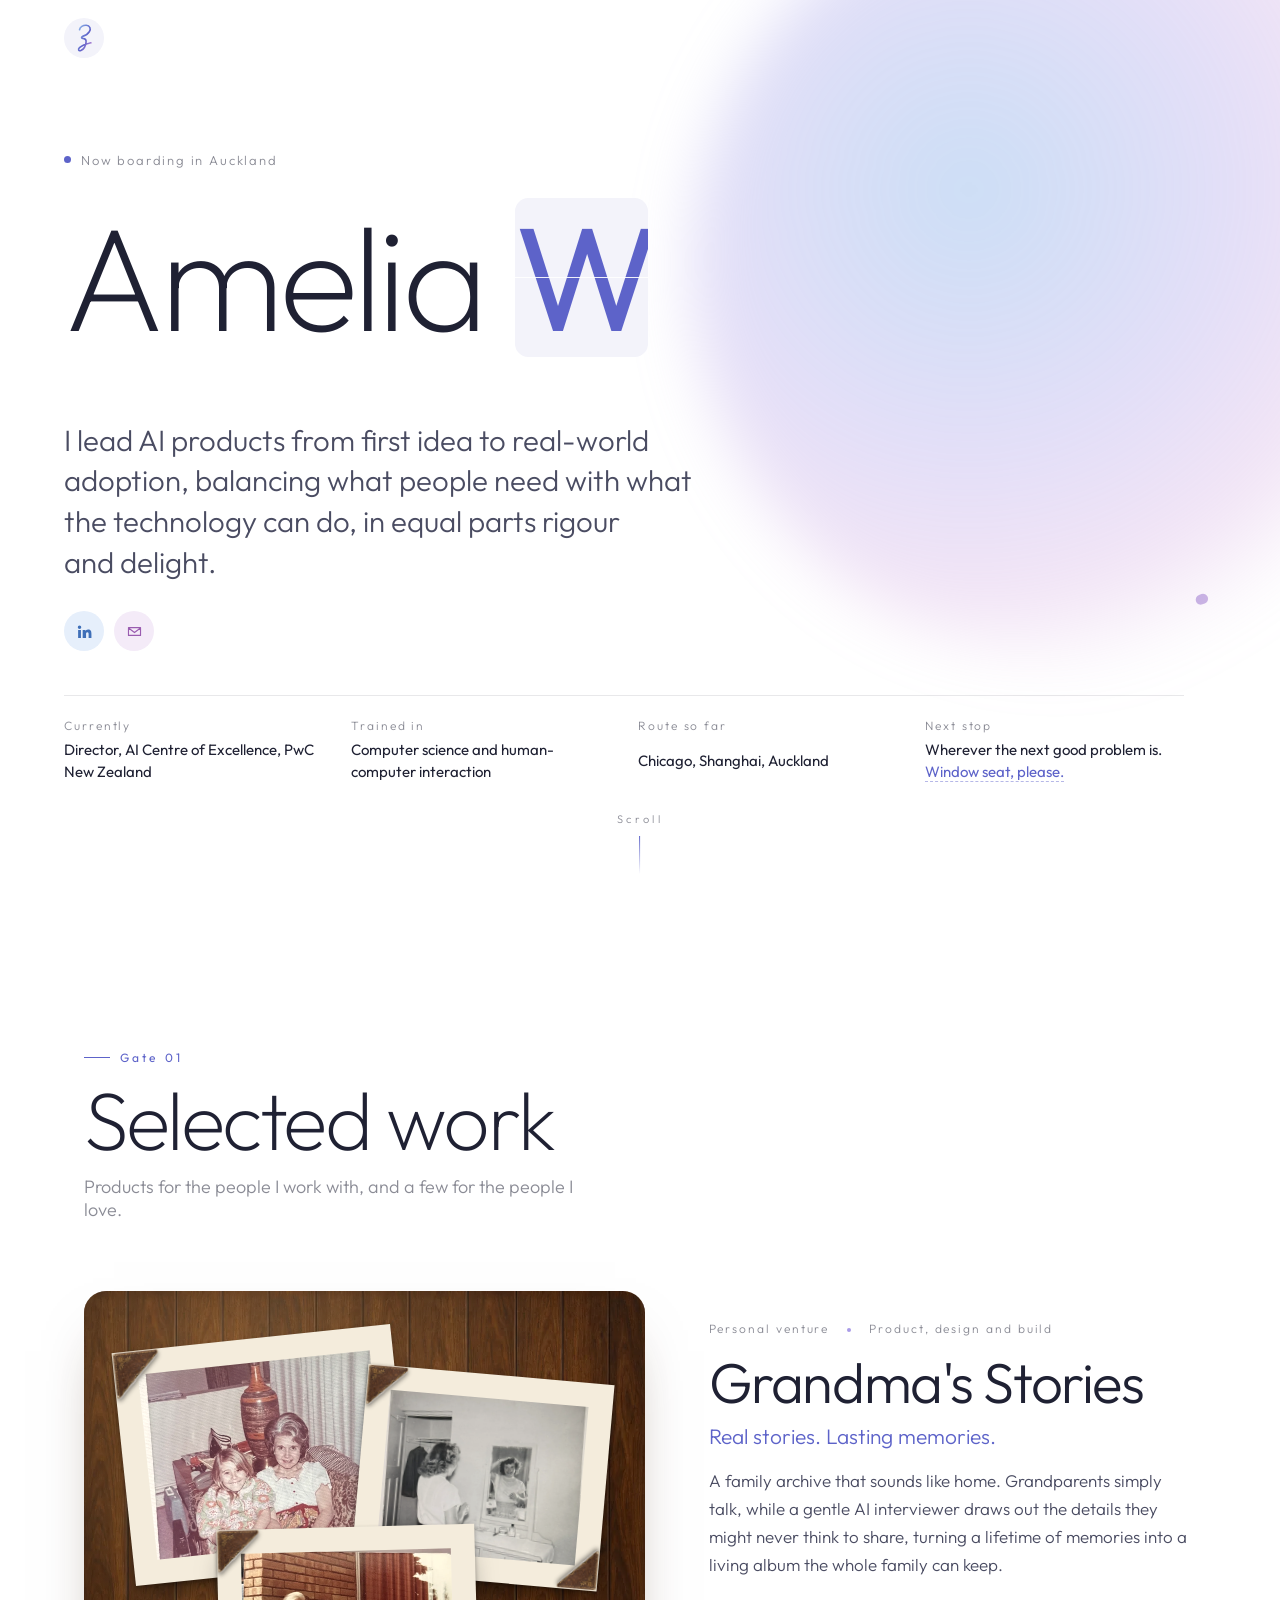
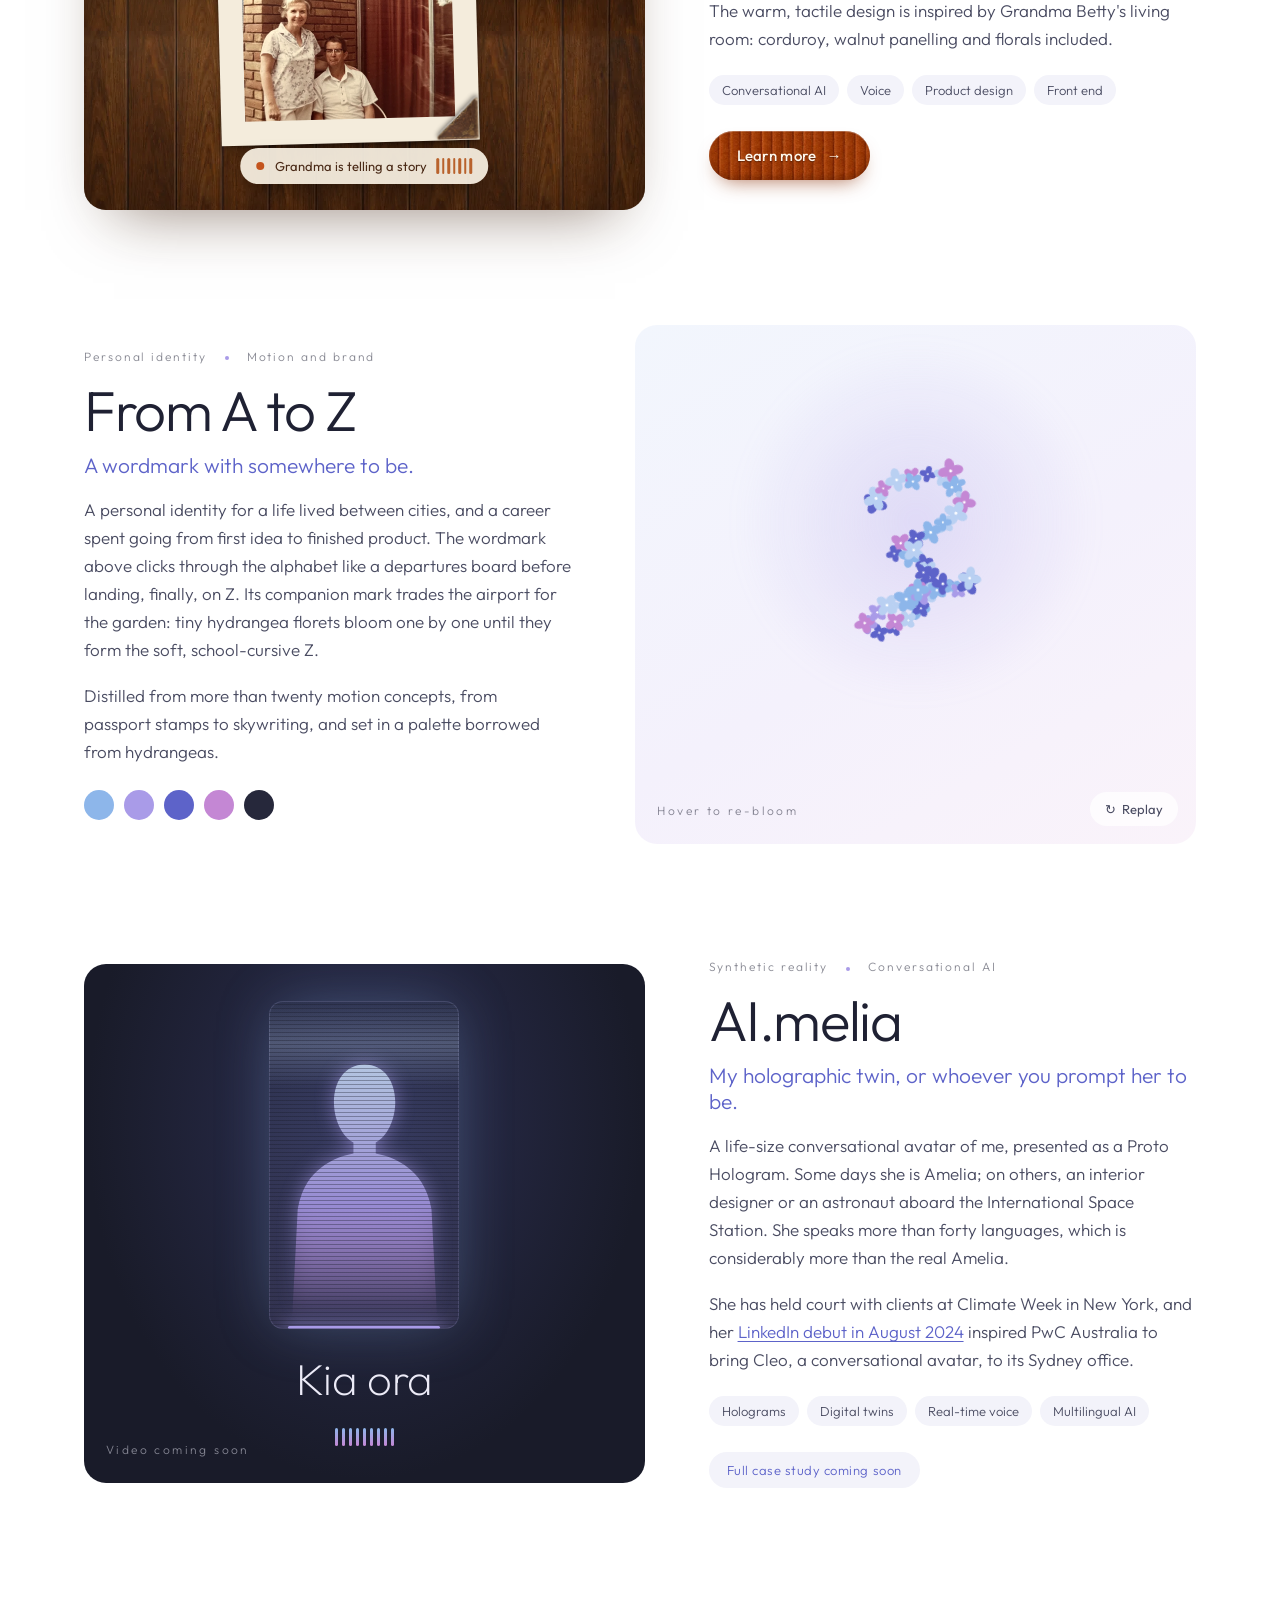
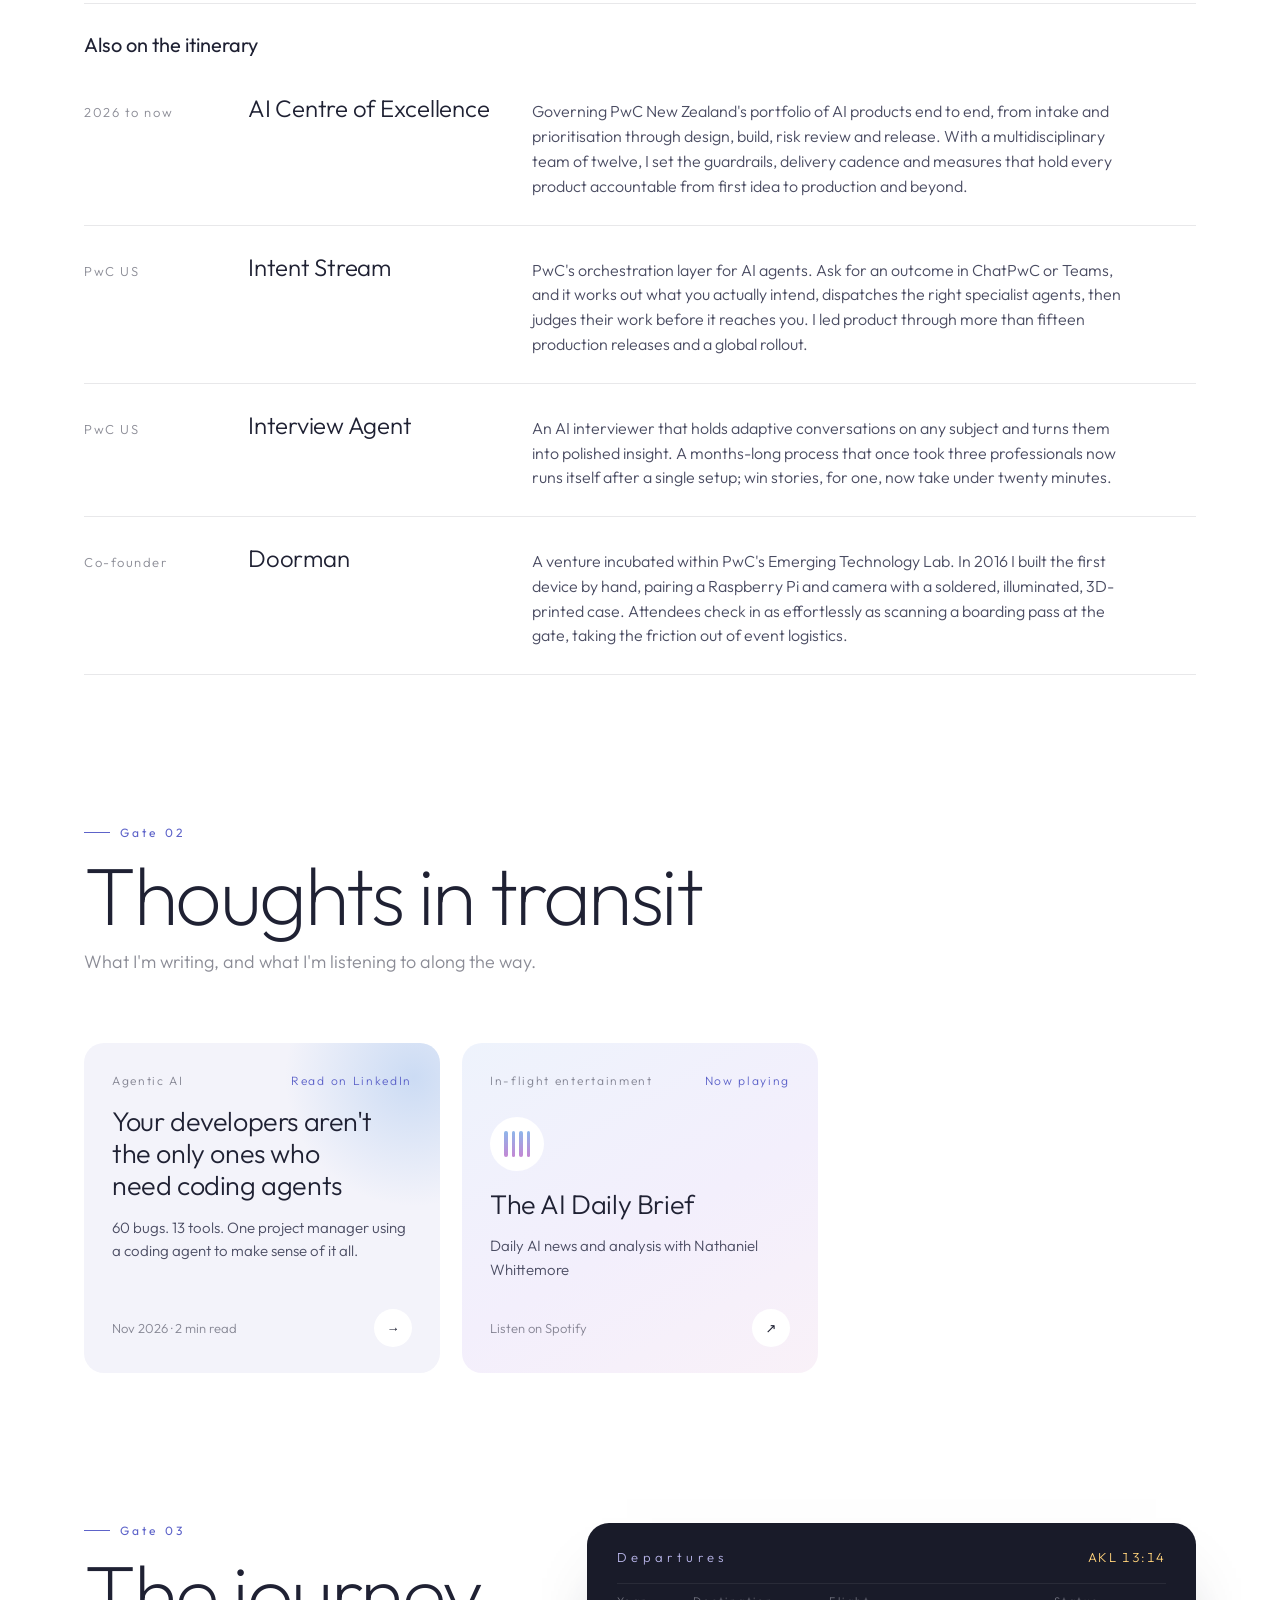
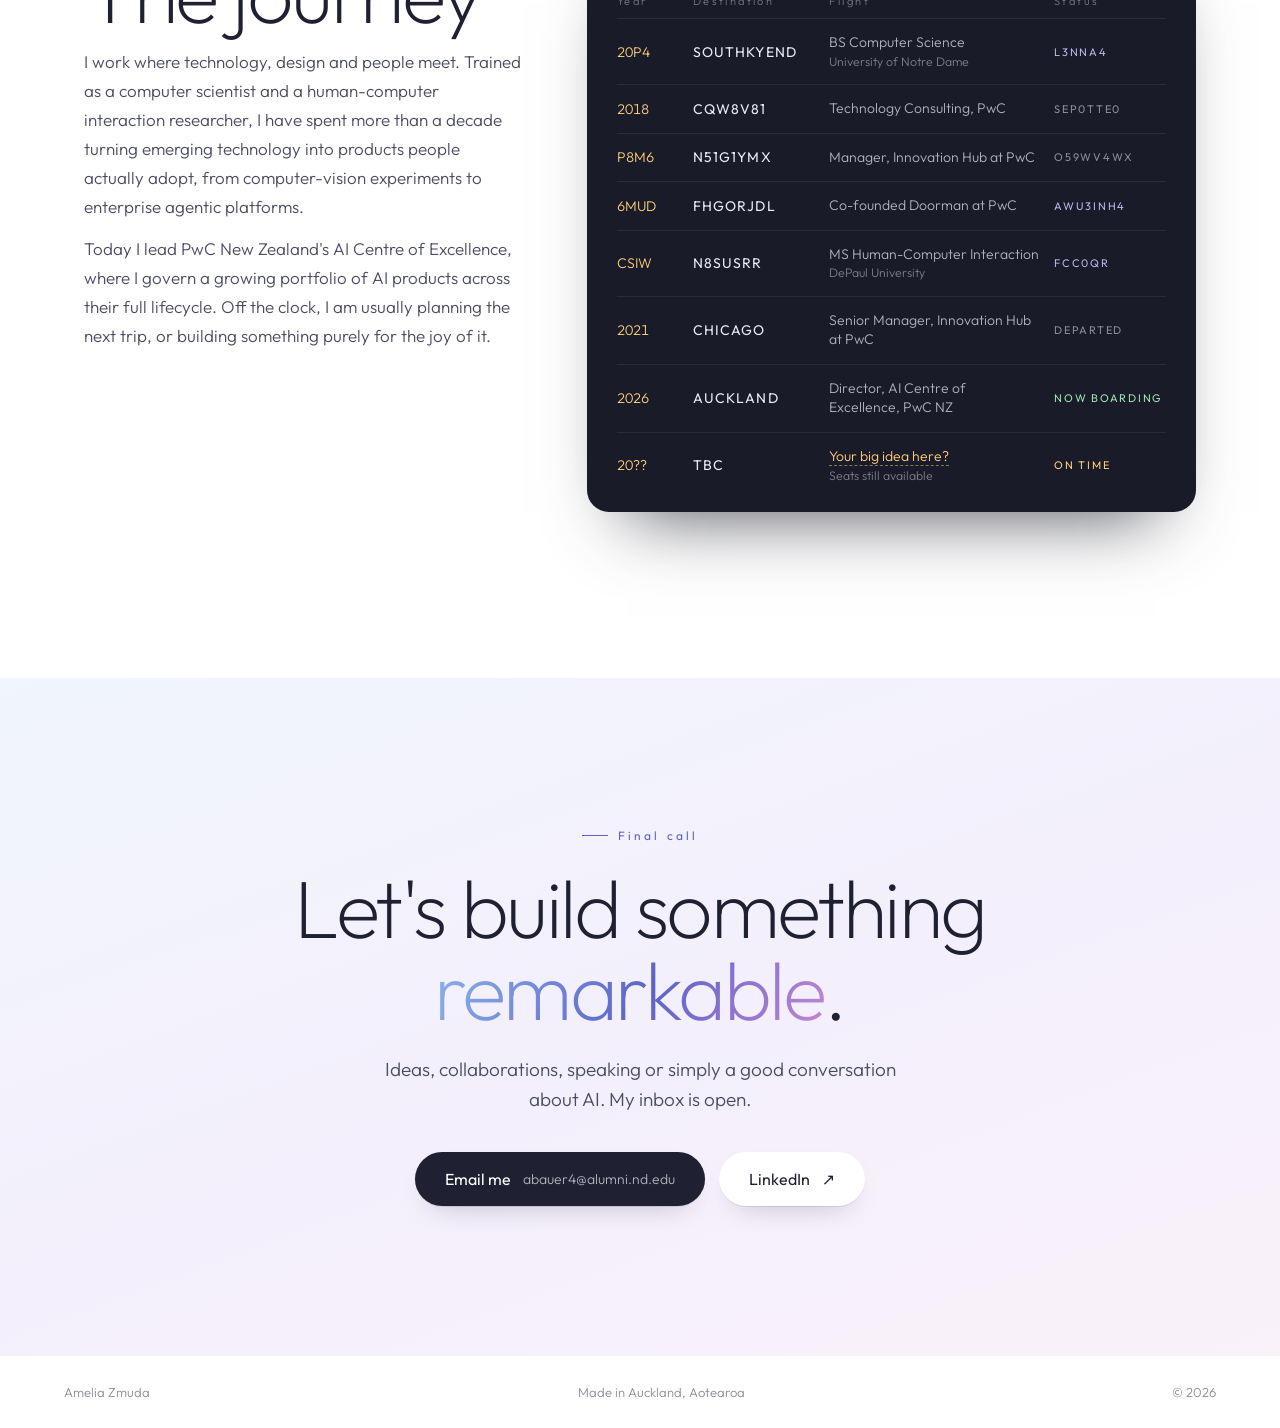
==== commit 1f721b5d: "Externalize homepage assets and update contact and logo link" ====
--- a/index.html
+++ b/index.html
@@ -487,7 +487,7 @@
         <span class="wm-first">Amelia</span>
         <span class="wm-last"><span class="flap"><span class="glyph">A</span></span><span class="wm-rest">muda</span></span>
       </h1>
-      <div class="az-tag">From A to Z</div>
+      <a class="az-tag" href="/logos/" aria-label="Explore the 12 animated logos">From A to Z</a>
       <p class="lede">I lead AI products from first idea to real-world adoption, balancing what people need with what the technology can do, in equal parts rigour and delight.</p>
       <div class="nav-social hero-social">
         <a class="nav-icon" id="navLinkedin" href="#" target="_blank" rel="noopener" aria-label="LinkedIn">
@@ -659,7 +659,7 @@
 
 // <stdin>
 var CONTACT = {
-  email: "your.name@gmail.com",
+  email: "abauer4@alumni.nd.edu",
   // replace with your Gmail address
   linkedin: "https://www.linkedin.com/in/ameliabauer"
 };
@@ -844,7 +844,7 @@
 
 <script type="module">
       (() => {
-        const assets = {"/fonts/Outfit-200-latin-ext.woff2":"[data-uri]","/fonts/Outfit-200-latin.woff2":"[data-uri]","/fonts/Outfit-300-latin-ext.woff2":"[data-uri]","/fonts/Outfit-300-latin.woff2":"[data-uri]","/fonts/Outfit-400-latin-ext.woff2":"[data-uri]","/fonts/Outfit-400-latin.woff2":"[data-uri]","/fonts/Outfit-500-latin-ext.woff2":"[data-uri]","/fonts/Outfit-500-latin.woff2":"[data-uri]","/fonts/Outfit-600-latin-ext.woff2":"[data-uri]","/fonts/Outfit-600-latin.woff2":"[data-uri]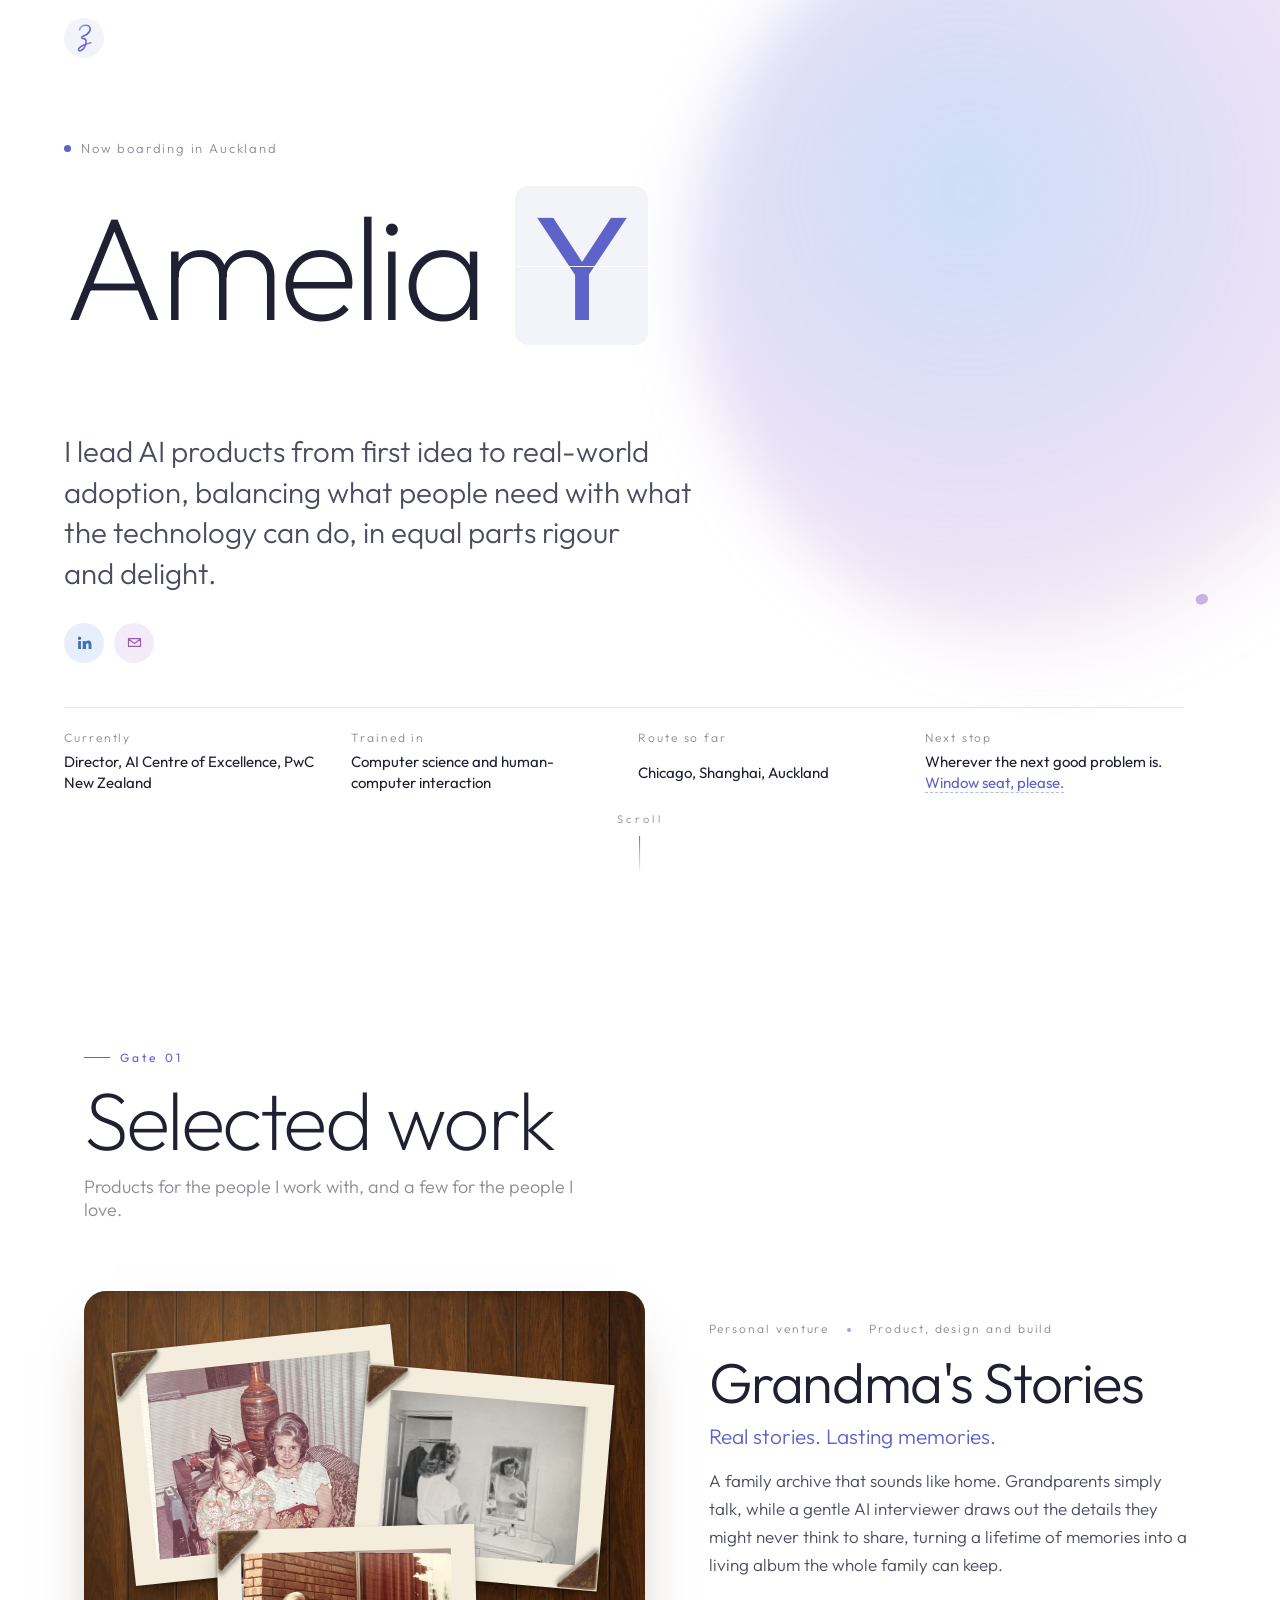
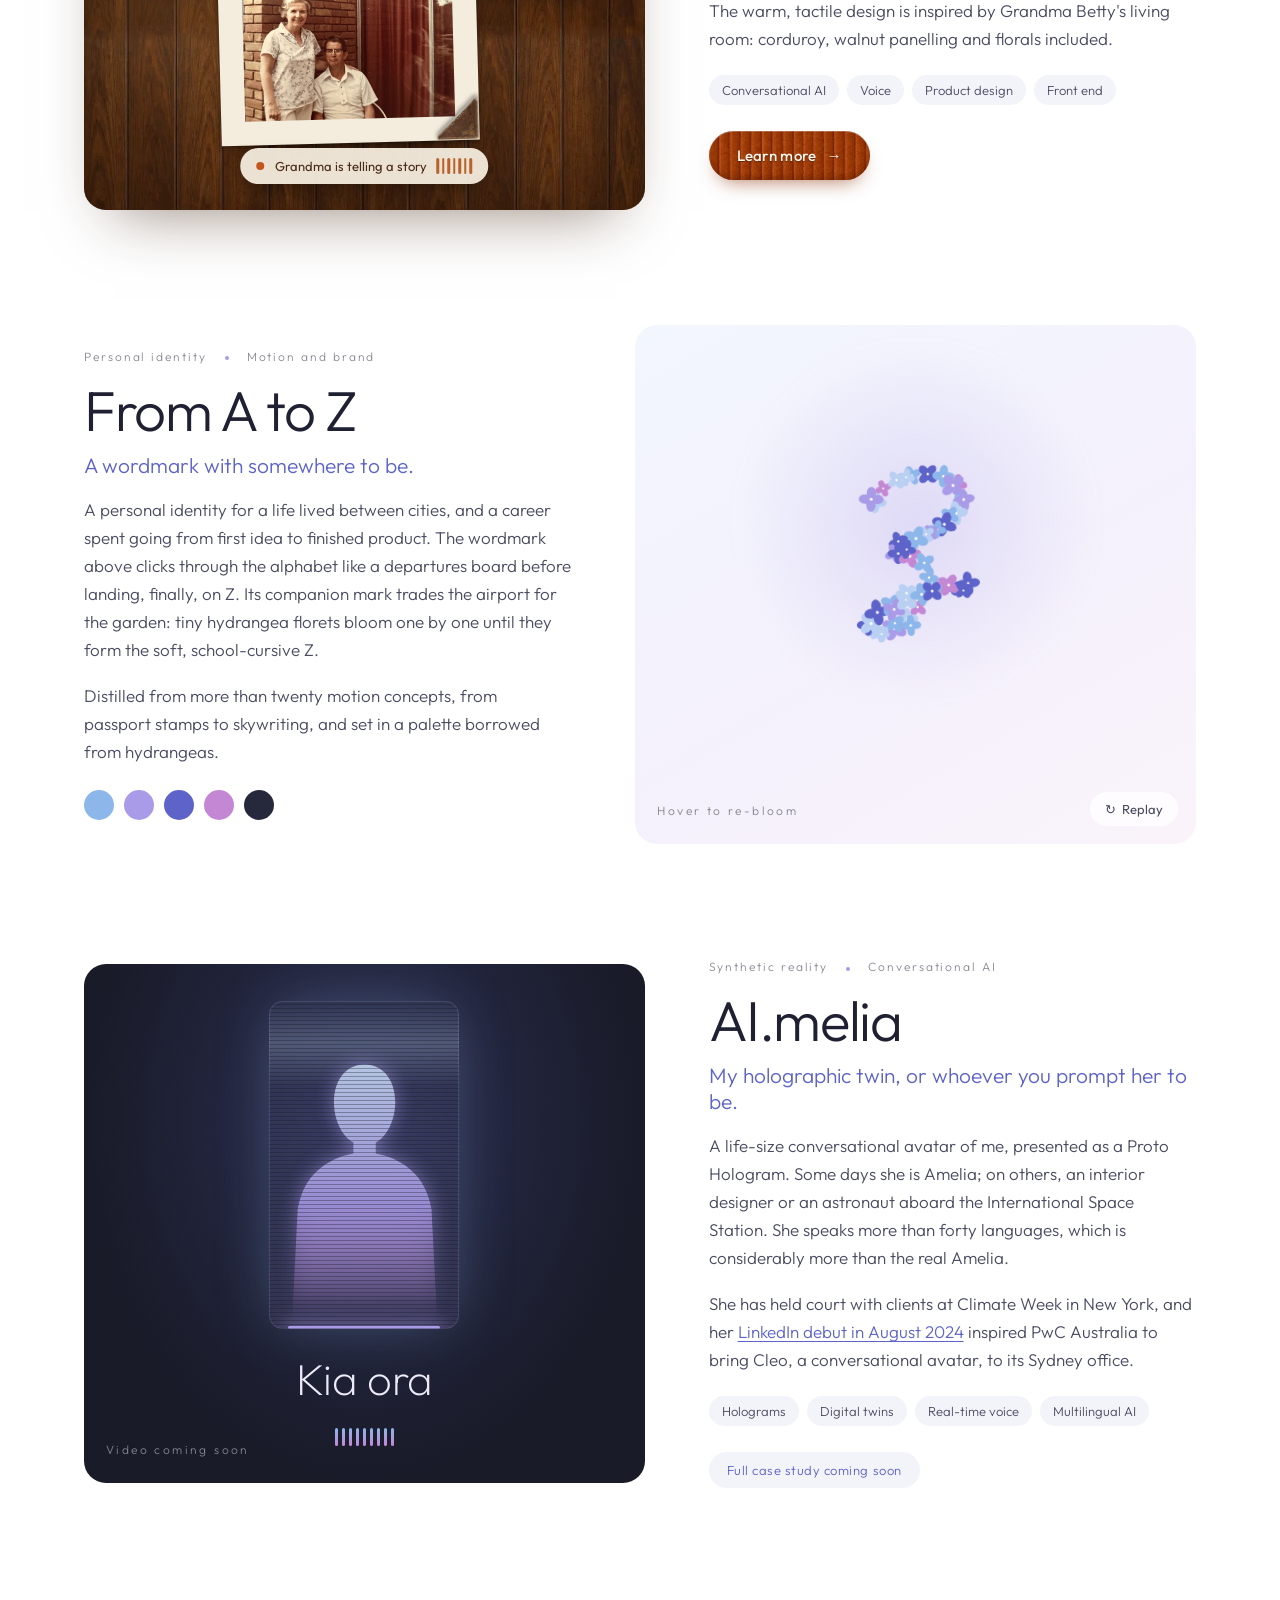
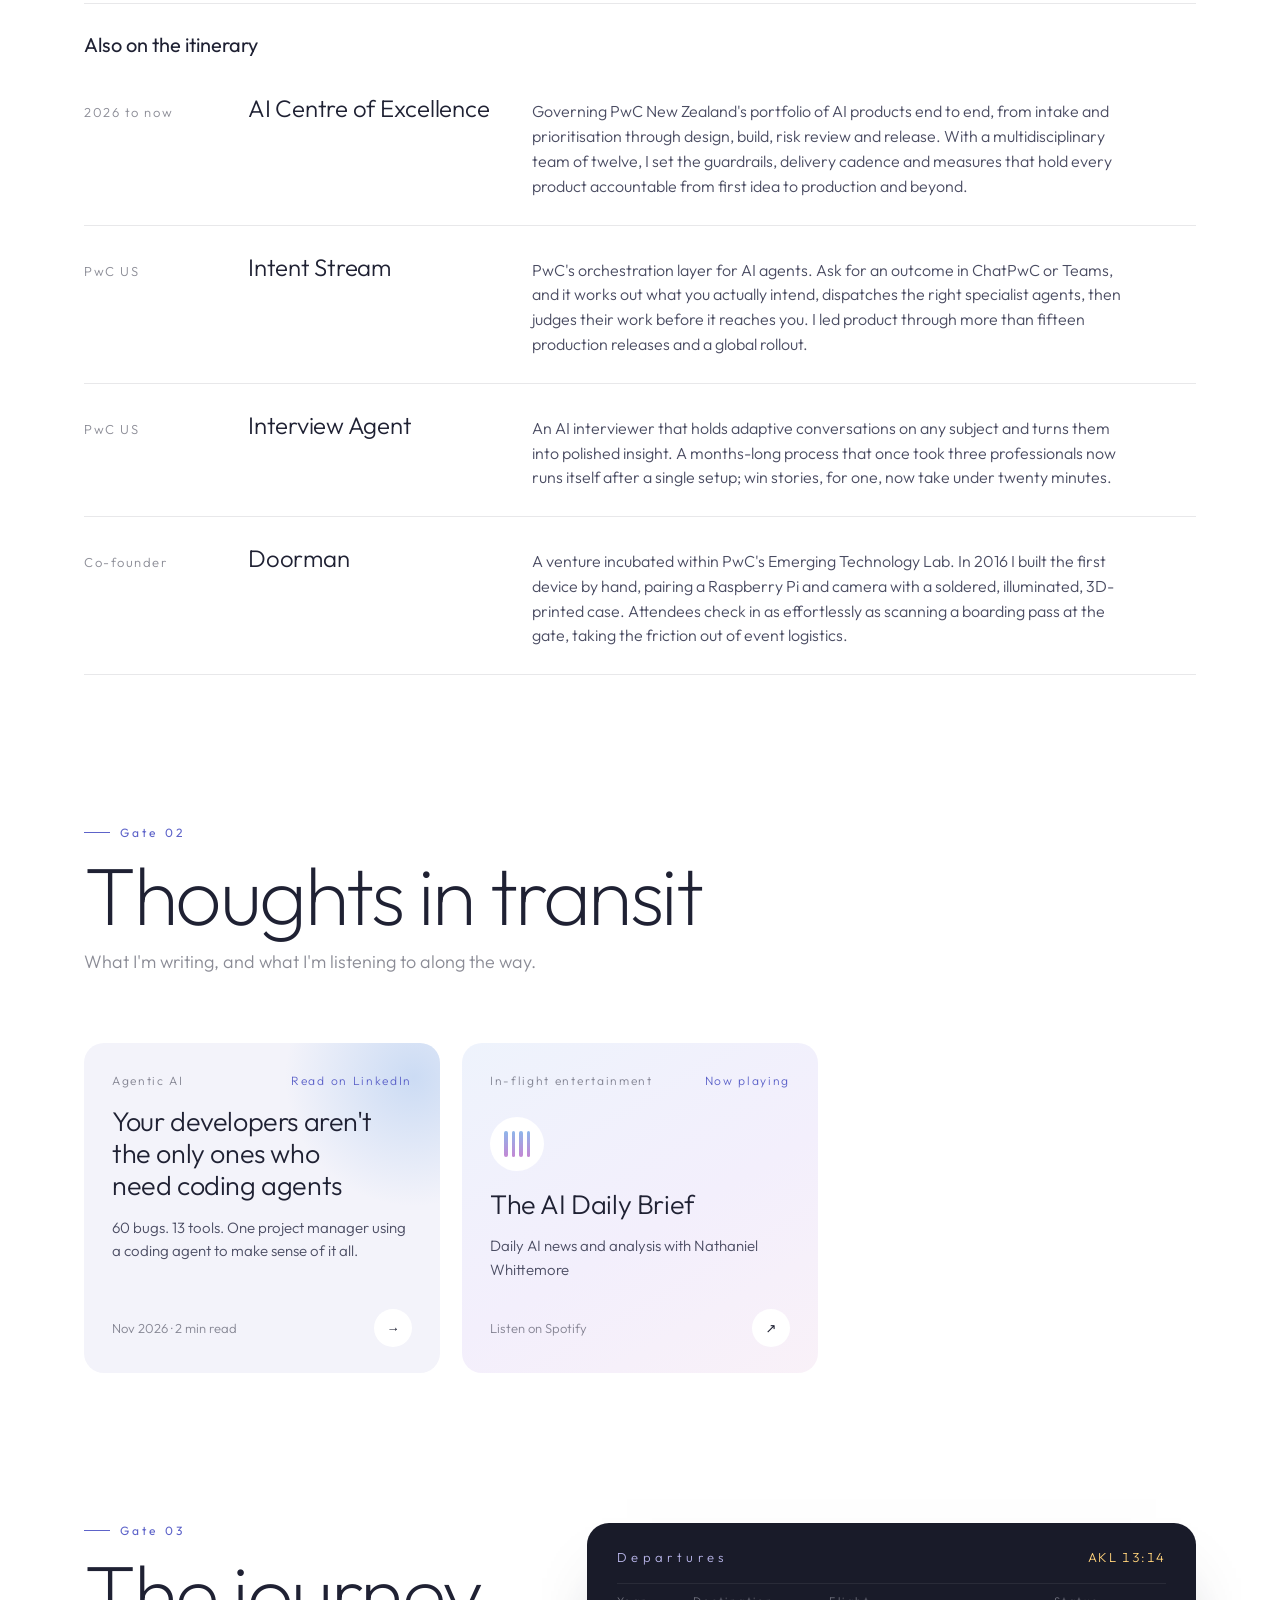
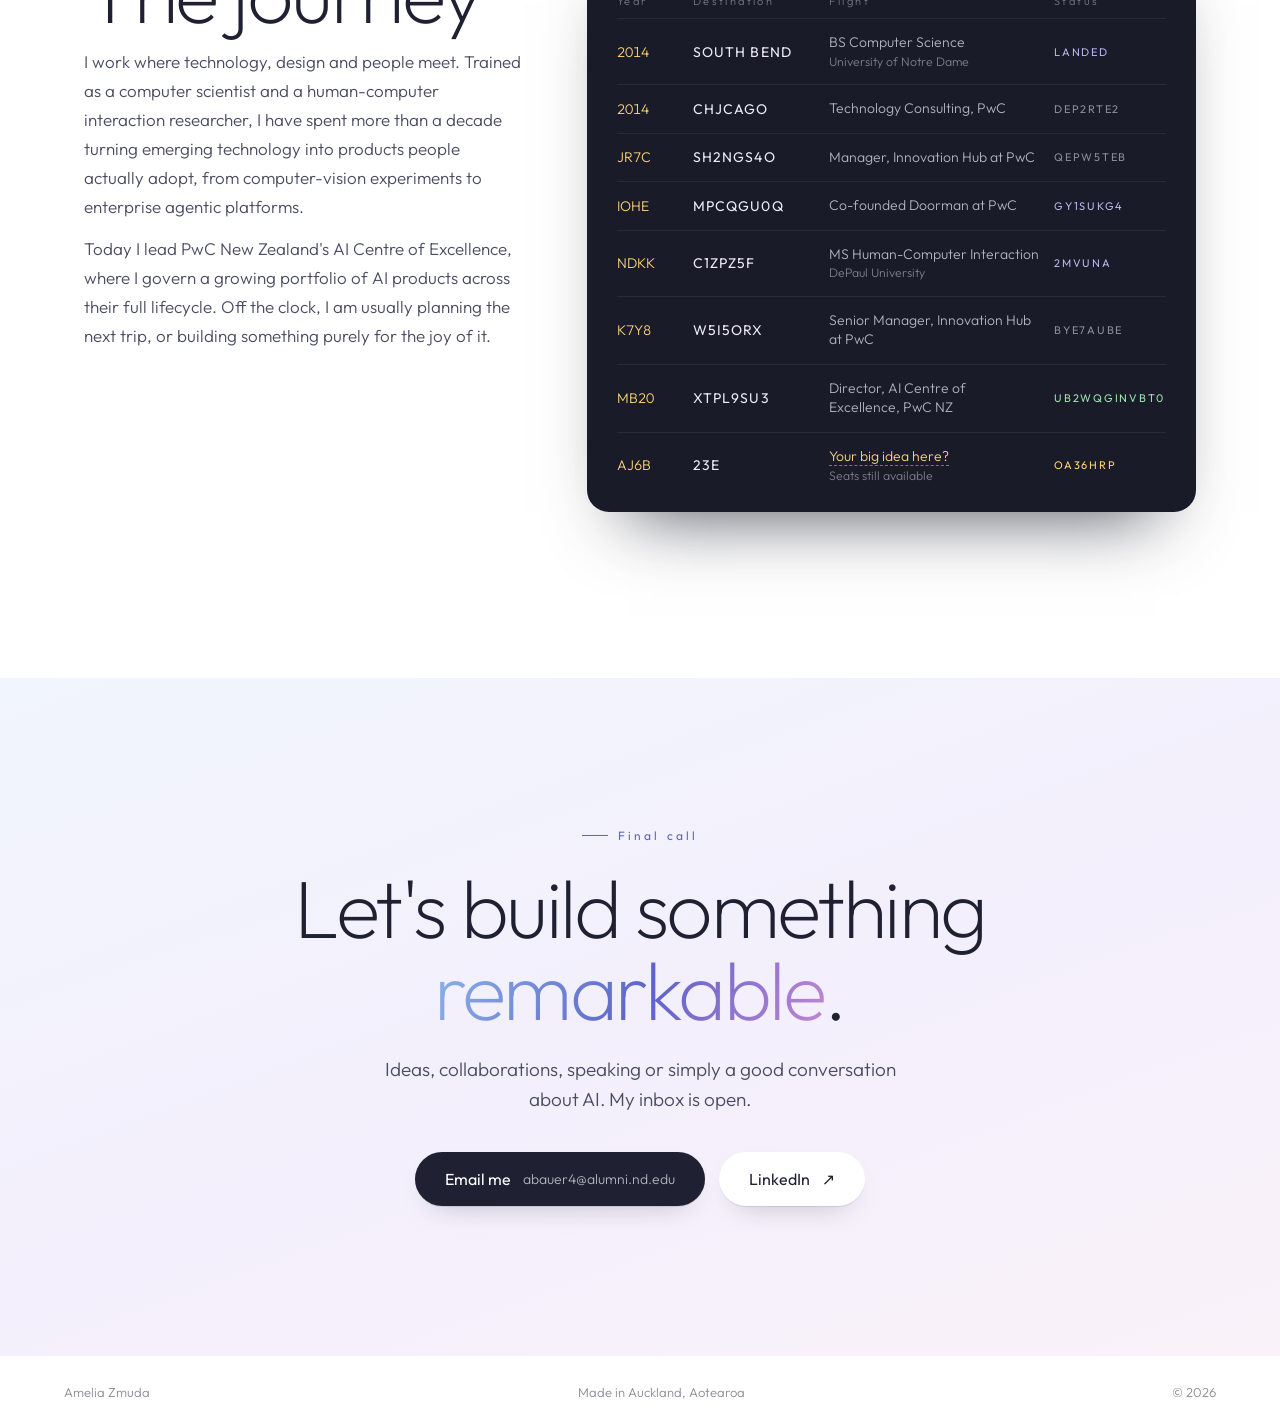
==== commit 2b4e3647: "Fix homepage From A to Z link hit area" ====
--- a/index.html
+++ b/index.html
@@ -85,7 +85,7 @@
 .wm-rest, .az-rest { opacity: 0; transform: translateX(-.25em); display: inline-block; }
 .done .wm-rest, .done .az-rest { animation: restin .8s var(--ease) forwards; }
 @keyframes restin { to { opacity: 1; transform: none; } }
-.az-tag { margin-top: 26px; font-size: 13px; letter-spacing: .42em; color: var(--muted); opacity: 0; }
+.az-tag { position: relative; z-index: 10; display: inline-block; pointer-events: auto; cursor: pointer; margin-top: 26px; font-size: 13px; letter-spacing: .42em; color: var(--muted); opacity: 0; }
 .hero.done .az-tag { animation: up .9s var(--ease) .15s forwards; }
 .lede { margin-top: 44px; max-width: 640px; font-size: clamp(21px, 2.3vw, 30px); line-height: 1.38; color: var(--ink-2); text-wrap: pretty; opacity: 0; animation: up 1s var(--ease) .7s forwards; }
 .hero-meta { margin-top: 56px; display: grid; grid-template-columns: repeat(3, minmax(0, 1fr)); gap: 28px; max-width: 980px; border-top: 1px solid var(--line); padding-top: 22px; opacity: 0; animation: up 1s var(--ease) .95s forwards; }
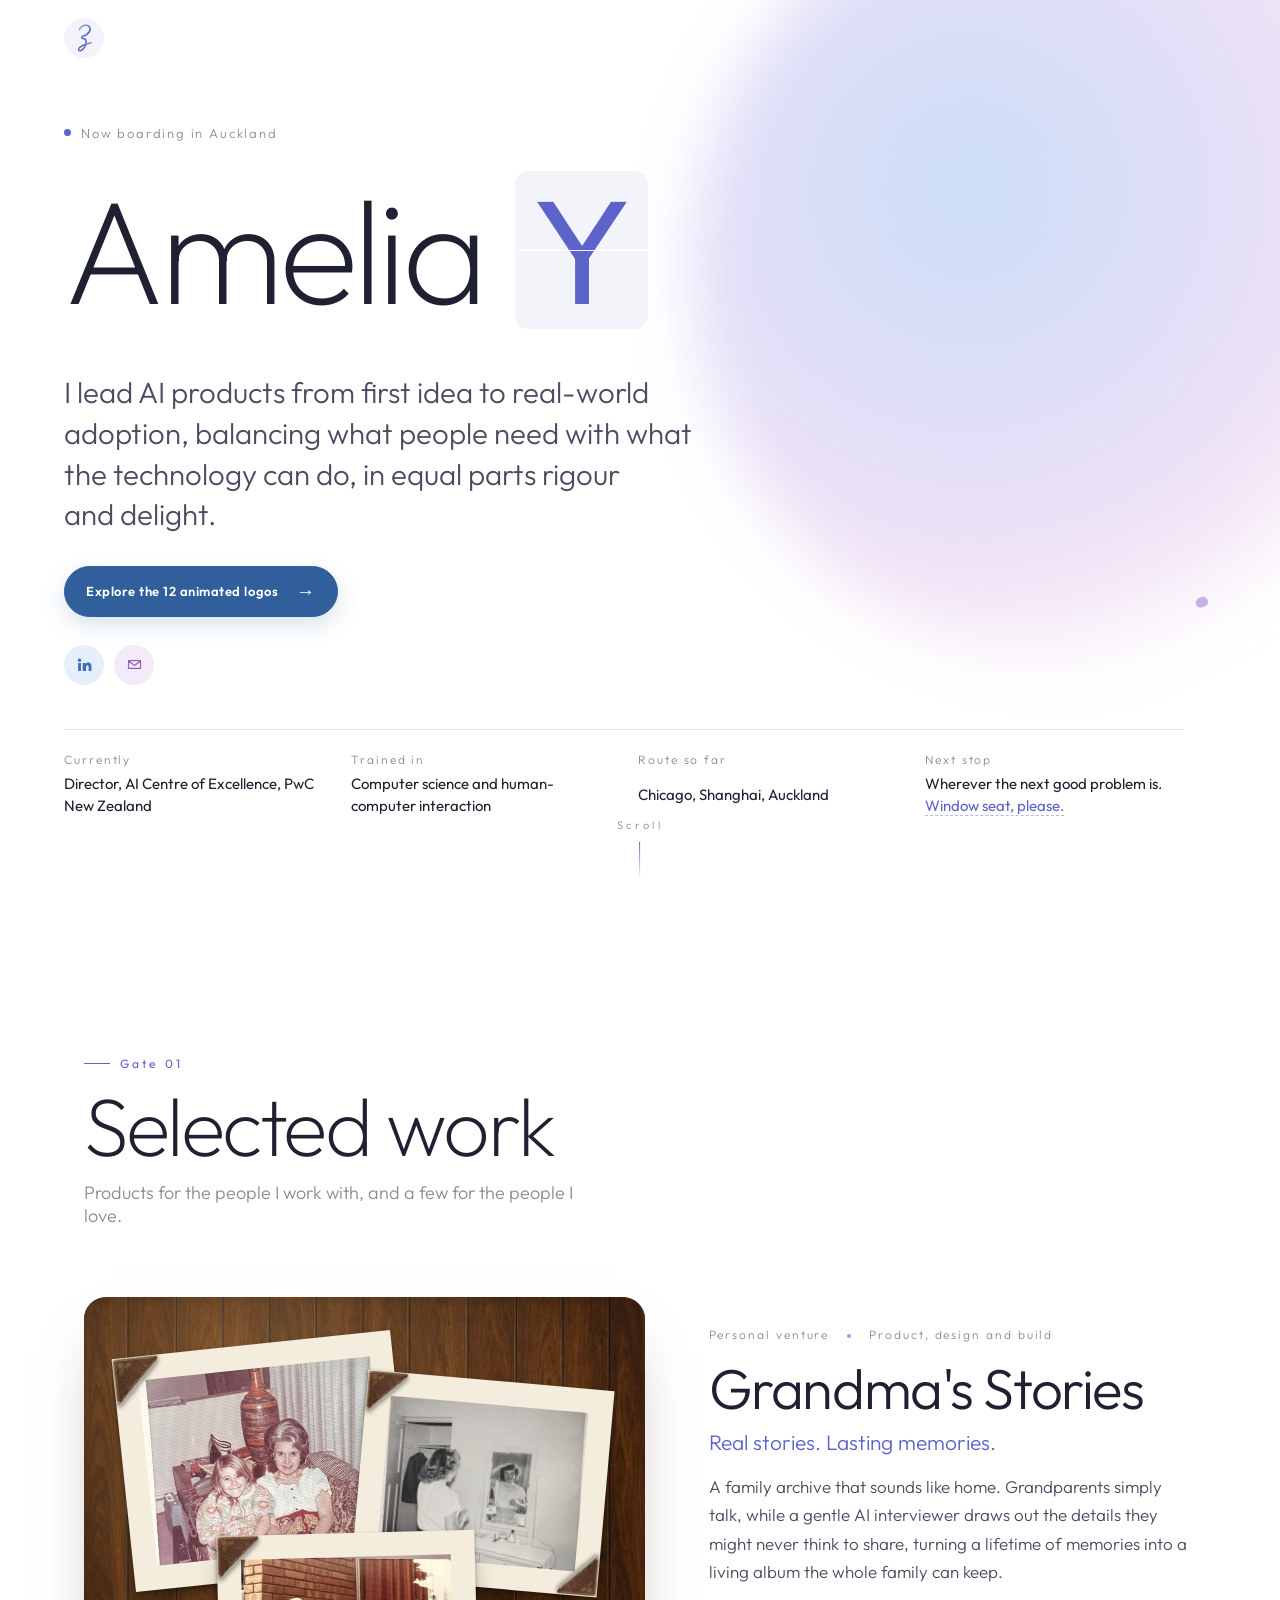
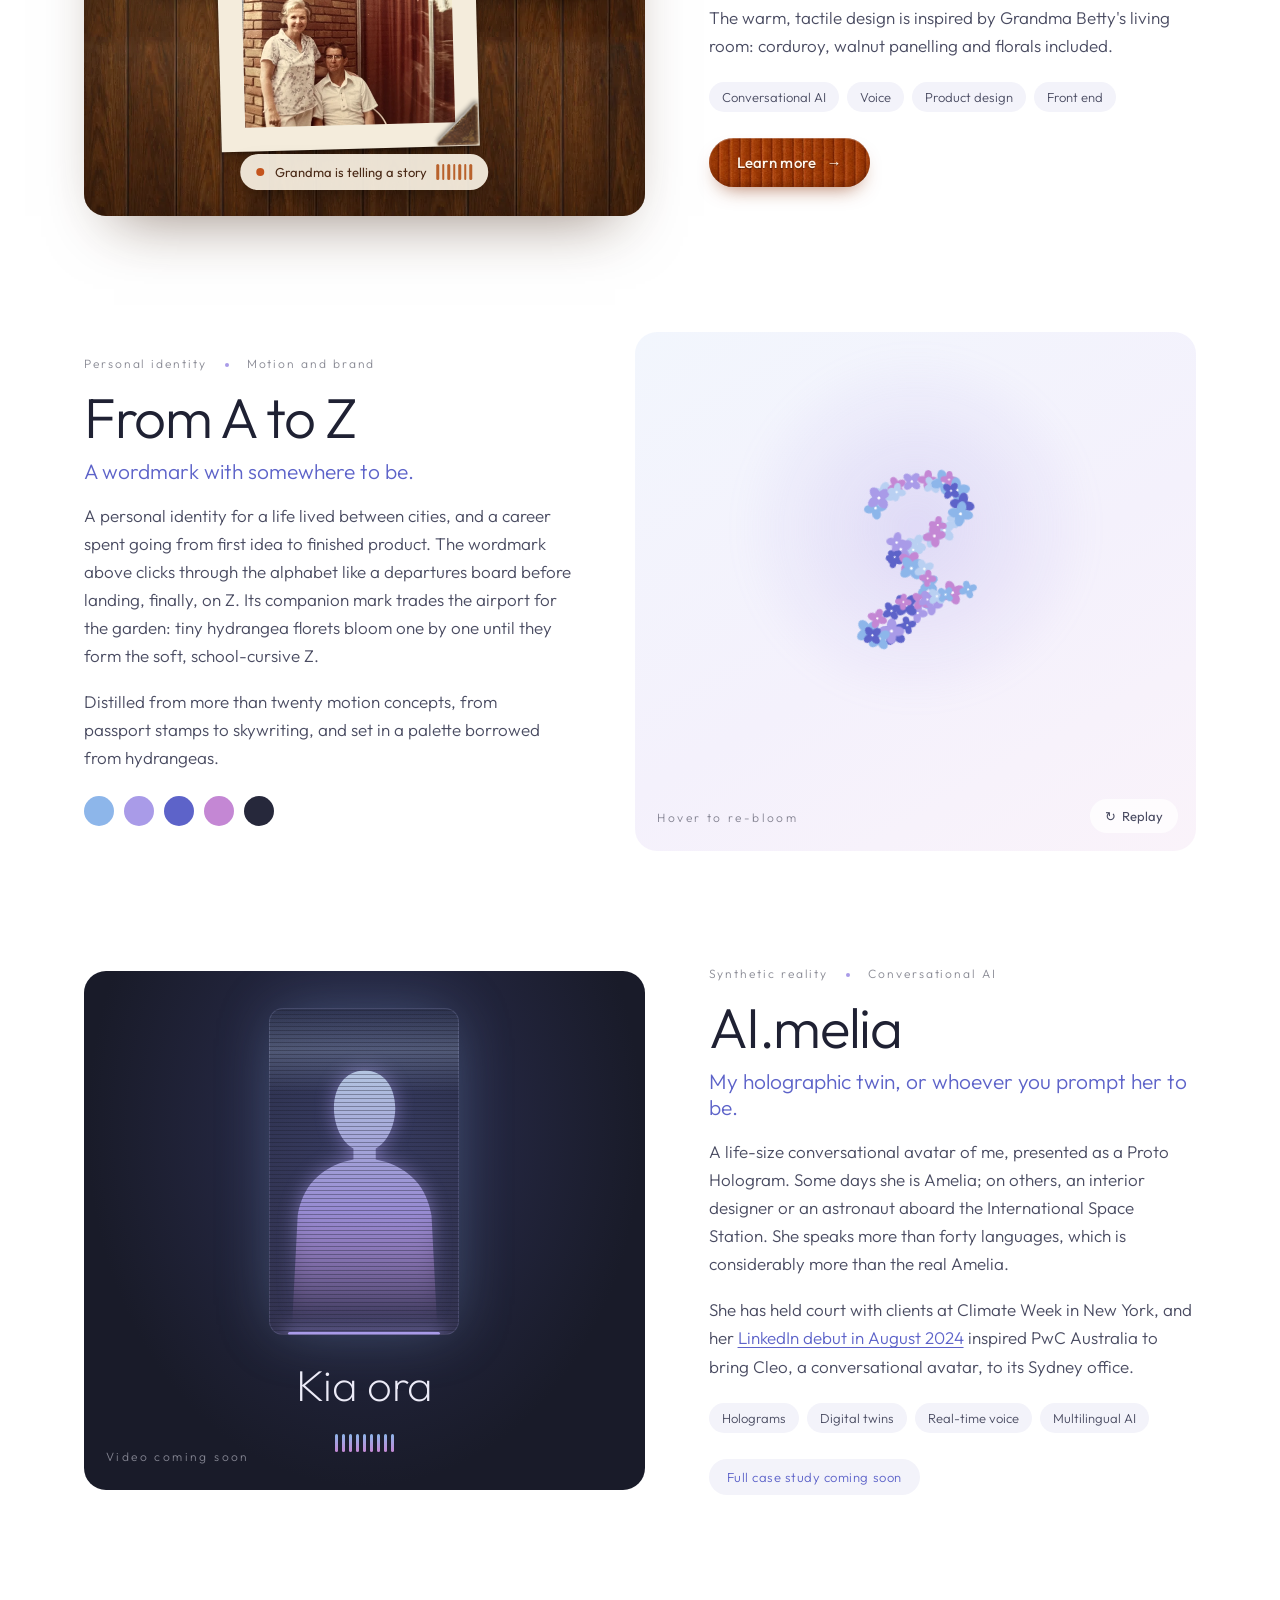
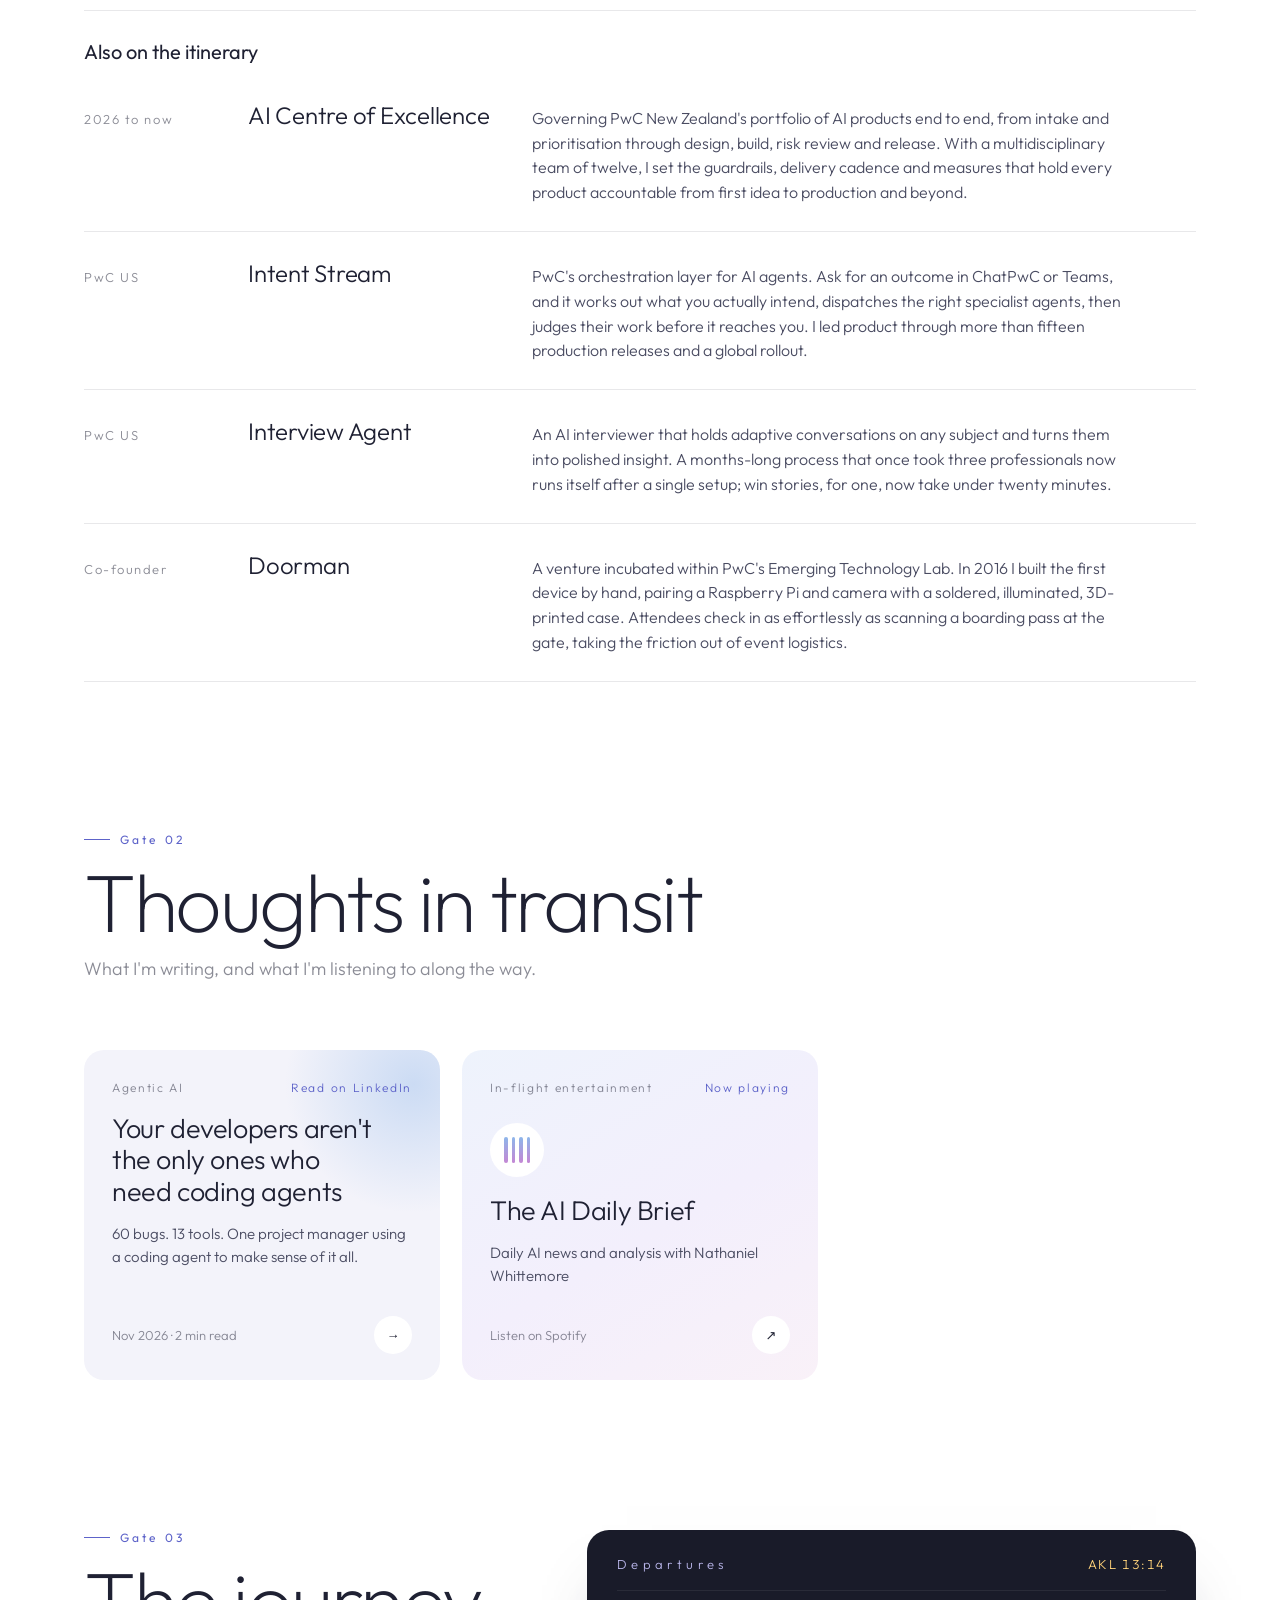
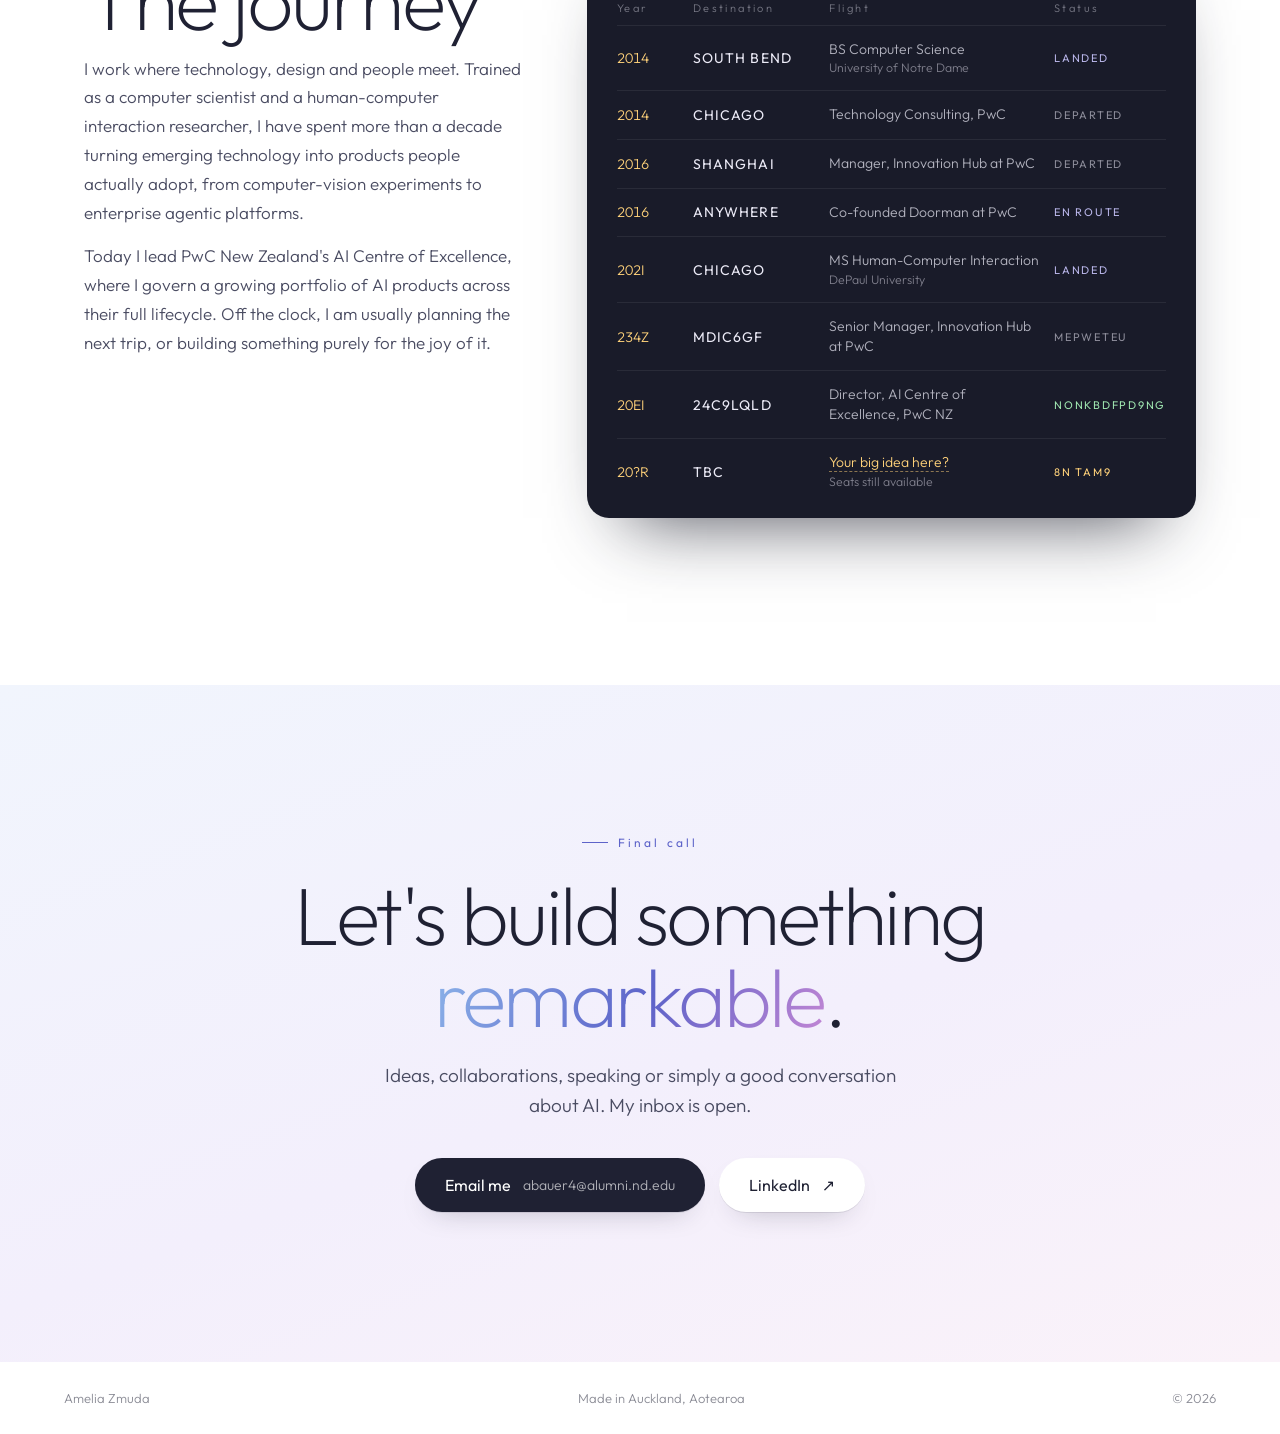
==== commit 1adbf481: "Add visible animated logos call-to-action on homepage" ====
--- a/index.html
+++ b/index.html
@@ -86,6 +86,9 @@
 .done .wm-rest, .done .az-rest { animation: restin .8s var(--ease) forwards; }
 @keyframes restin { to { opacity: 1; transform: none; } }
 .az-tag { position: relative; z-index: 10; display: inline-block; pointer-events: auto; cursor: pointer; margin-top: 26px; font-size: 13px; letter-spacing: .42em; color: var(--muted); opacity: 0; }
+.logo-cta { position: relative; z-index: 20; display: inline-flex; align-items: center; justify-content: center; gap: 18px; margin-top: 30px; padding: 15px 21px; border: 1px solid #315f9b; border-radius: 999px; background: #315f9b; color: #fff; font-size: 13px; font-weight: 650; letter-spacing: .04em; text-decoration: none; opacity: 1; visibility: visible; pointer-events: auto; cursor: pointer; box-shadow: 0 8px 22px rgba(49,95,155,.18); transition: transform .2s ease, background .2s ease, box-shadow .2s ease; }
+.logo-cta:hover { transform: translateY(-2px); background: #244b7d; box-shadow: 0 12px 26px rgba(49,95,155,.25); }
+.logo-cta span:last-child { font-size: 19px; line-height: 1; }
 .hero.done .az-tag { animation: up .9s var(--ease) .15s forwards; }
 .lede { margin-top: 44px; max-width: 640px; font-size: clamp(21px, 2.3vw, 30px); line-height: 1.38; color: var(--ink-2); text-wrap: pretty; opacity: 0; animation: up 1s var(--ease) .7s forwards; }
 .hero-meta { margin-top: 56px; display: grid; grid-template-columns: repeat(3, minmax(0, 1fr)); gap: 28px; max-width: 980px; border-top: 1px solid var(--line); padding-top: 22px; opacity: 0; animation: up 1s var(--ease) .95s forwards; }
@@ -487,8 +490,8 @@
         <span class="wm-first">Amelia</span>
         <span class="wm-last"><span class="flap"><span class="glyph">A</span></span><span class="wm-rest">muda</span></span>
       </h1>
-      <a class="az-tag" href="/logos/" aria-label="Explore the 12 animated logos">From A to Z</a>
       <p class="lede">I lead AI products from first idea to real-world adoption, balancing what people need with what the technology can do, in equal parts rigour and delight.</p>
+      <a class="logo-cta" href="/logos/" aria-label="Explore the 12 animated logos"><span>Explore the 12 animated logos</span><span aria-hidden="true">→</span></a>
       <div class="nav-social hero-social">
         <a class="nav-icon" id="navLinkedin" href="#" target="_blank" rel="noopener" aria-label="LinkedIn">
           <svg viewBox="0 0 24 24" aria-hidden="true"><path class="fill" d="M4.98 3.5a2.48 2.48 0 1 1 0 4.96 2.48 2.48 0 0 1 0-4.96ZM3 9.75h3.96V21H3V9.75Zm6.44 0h3.8v1.54h.05c.53-1 1.820-2.05 3.75-2.05 4 0 4.74 2.64 4.74 6.07V21h-3.96v-5.06c0-1.2-.02-2.76-1.68-2.76-1.69 0-1.94 1.31-1.94 2.670V21H9.44V9.75Z"></path></svg>
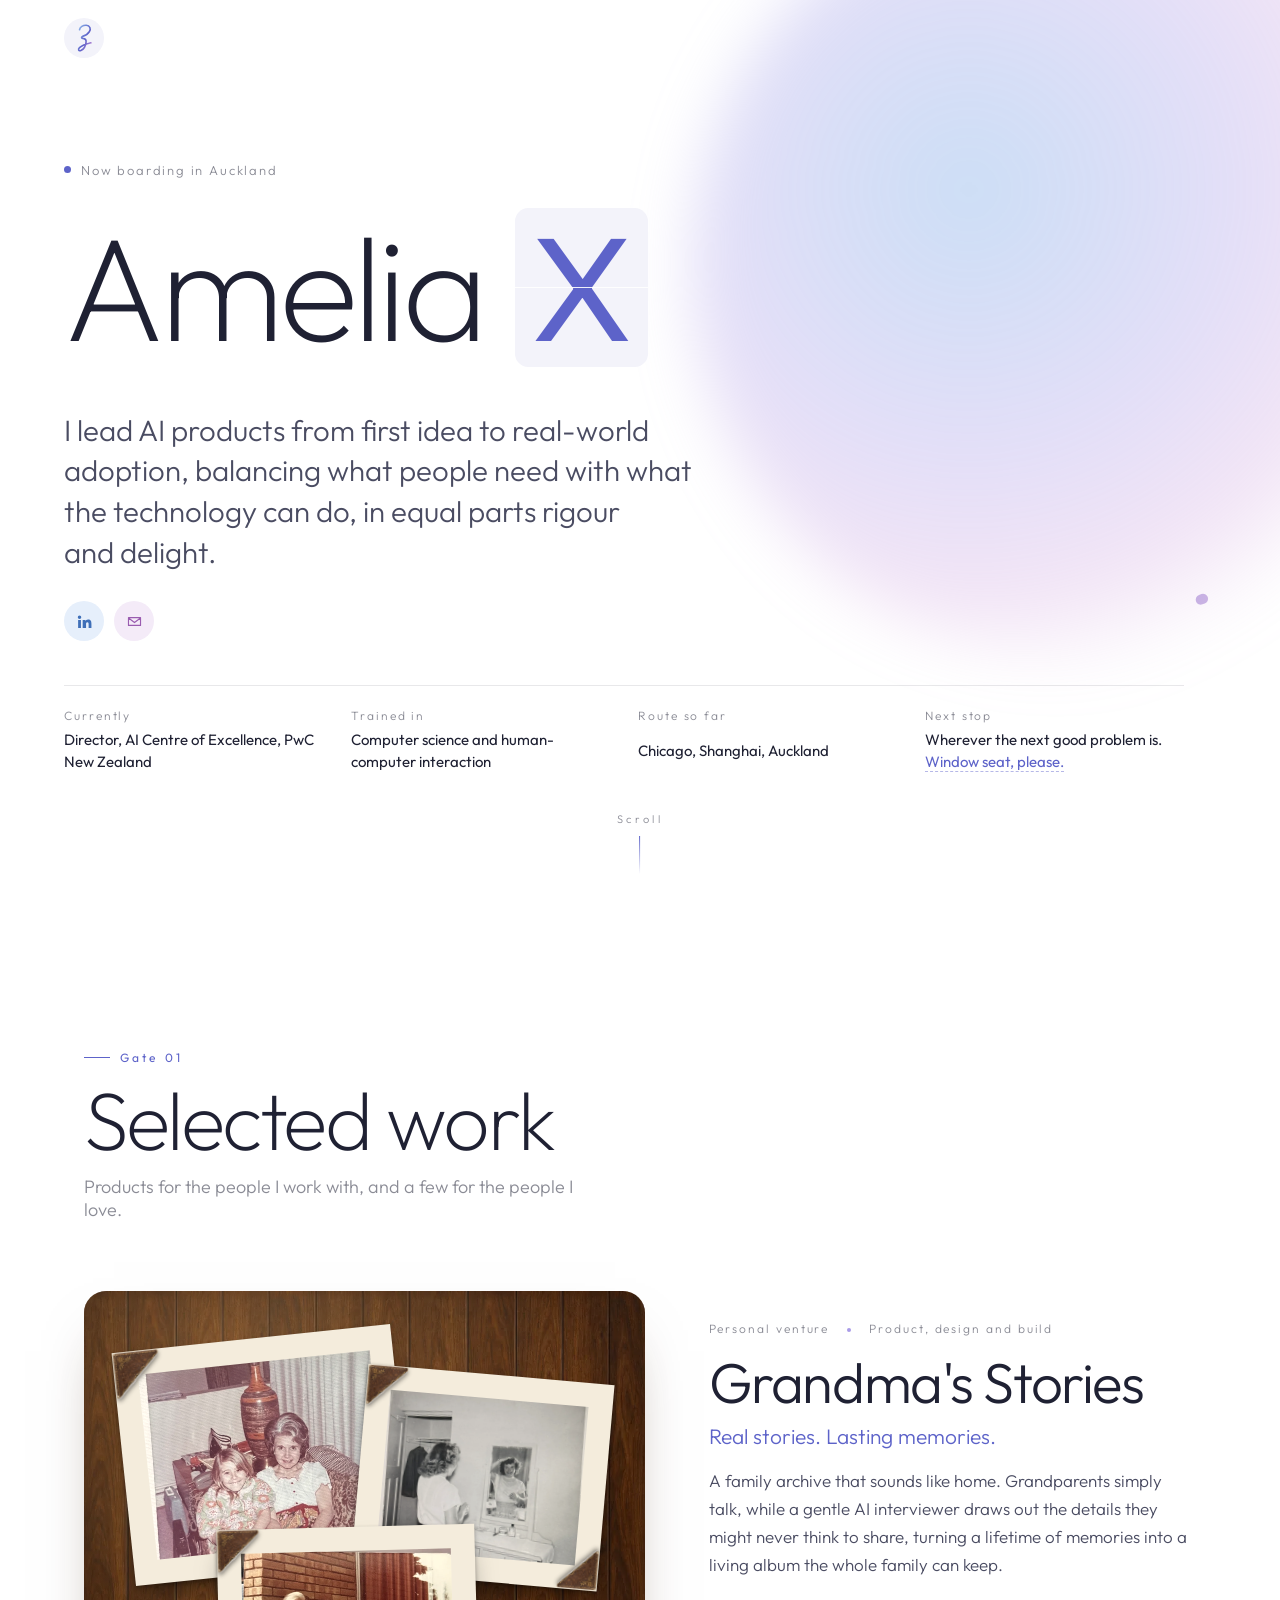
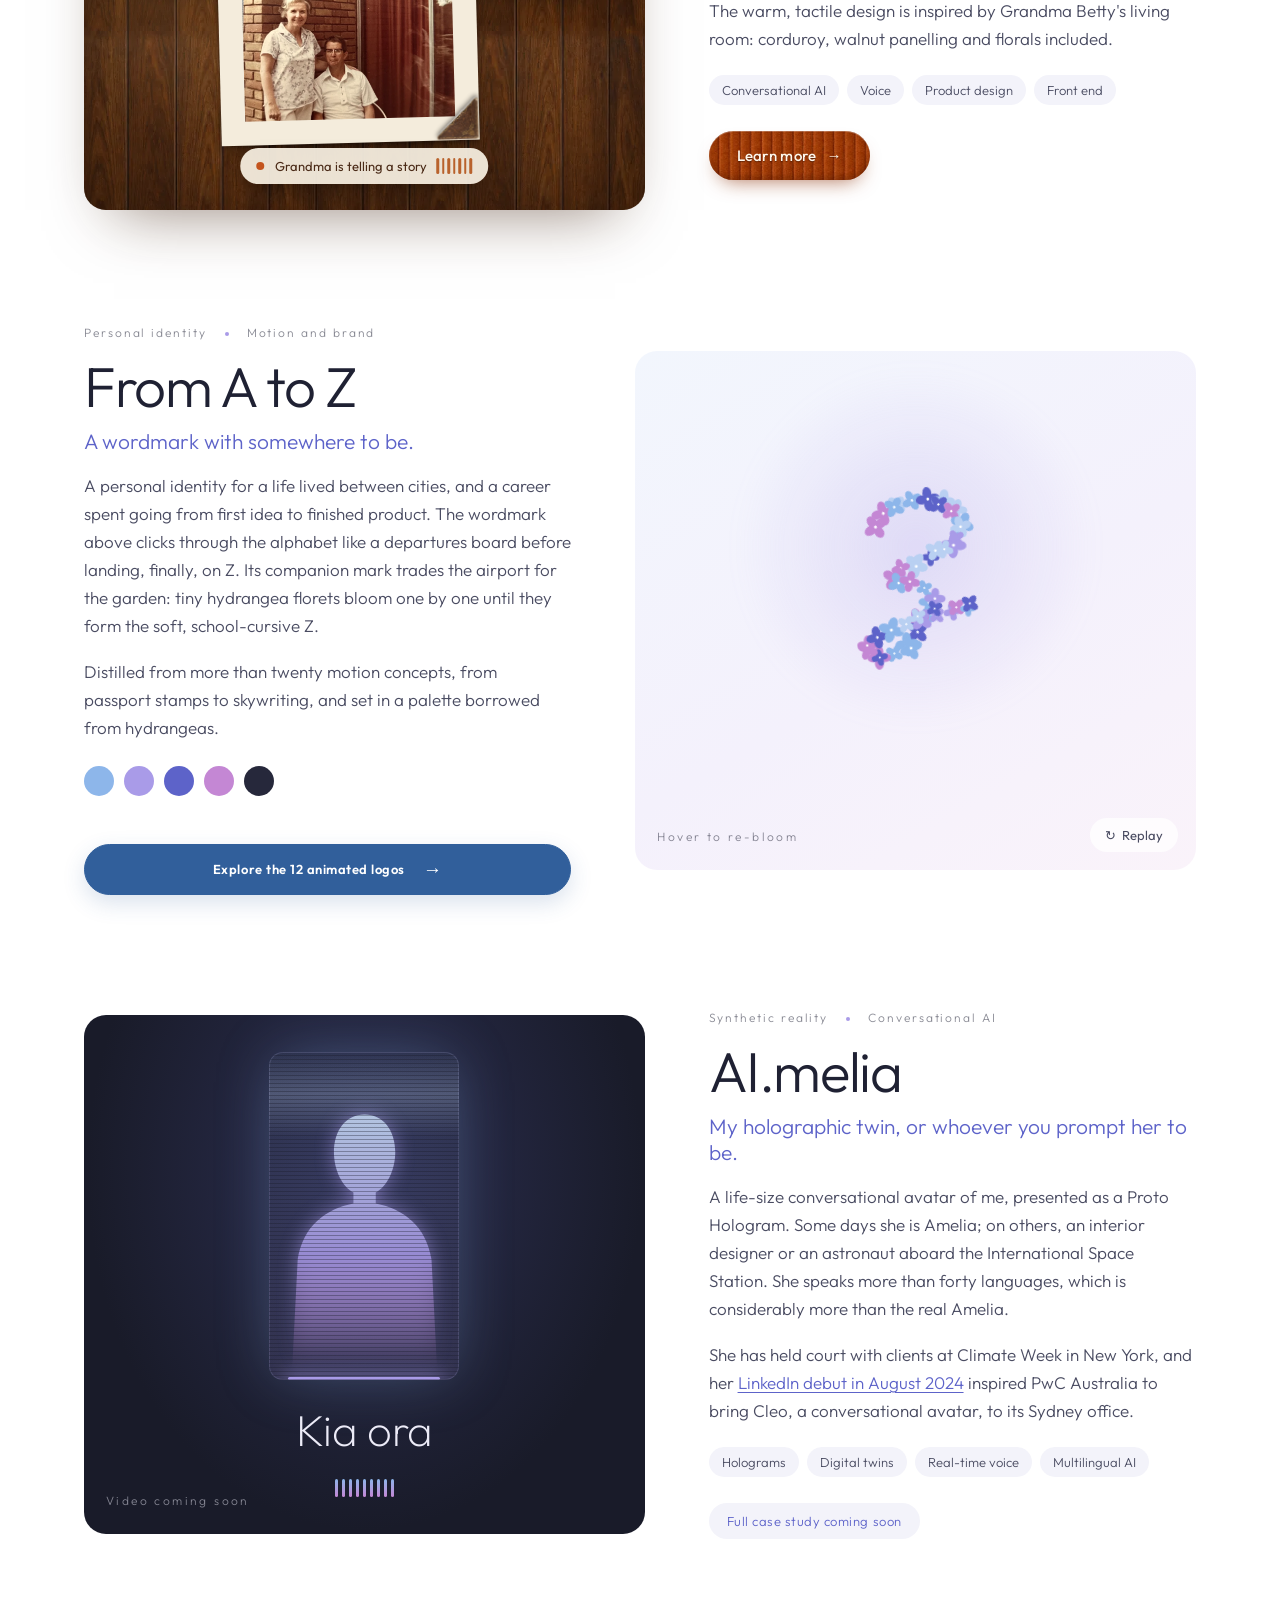
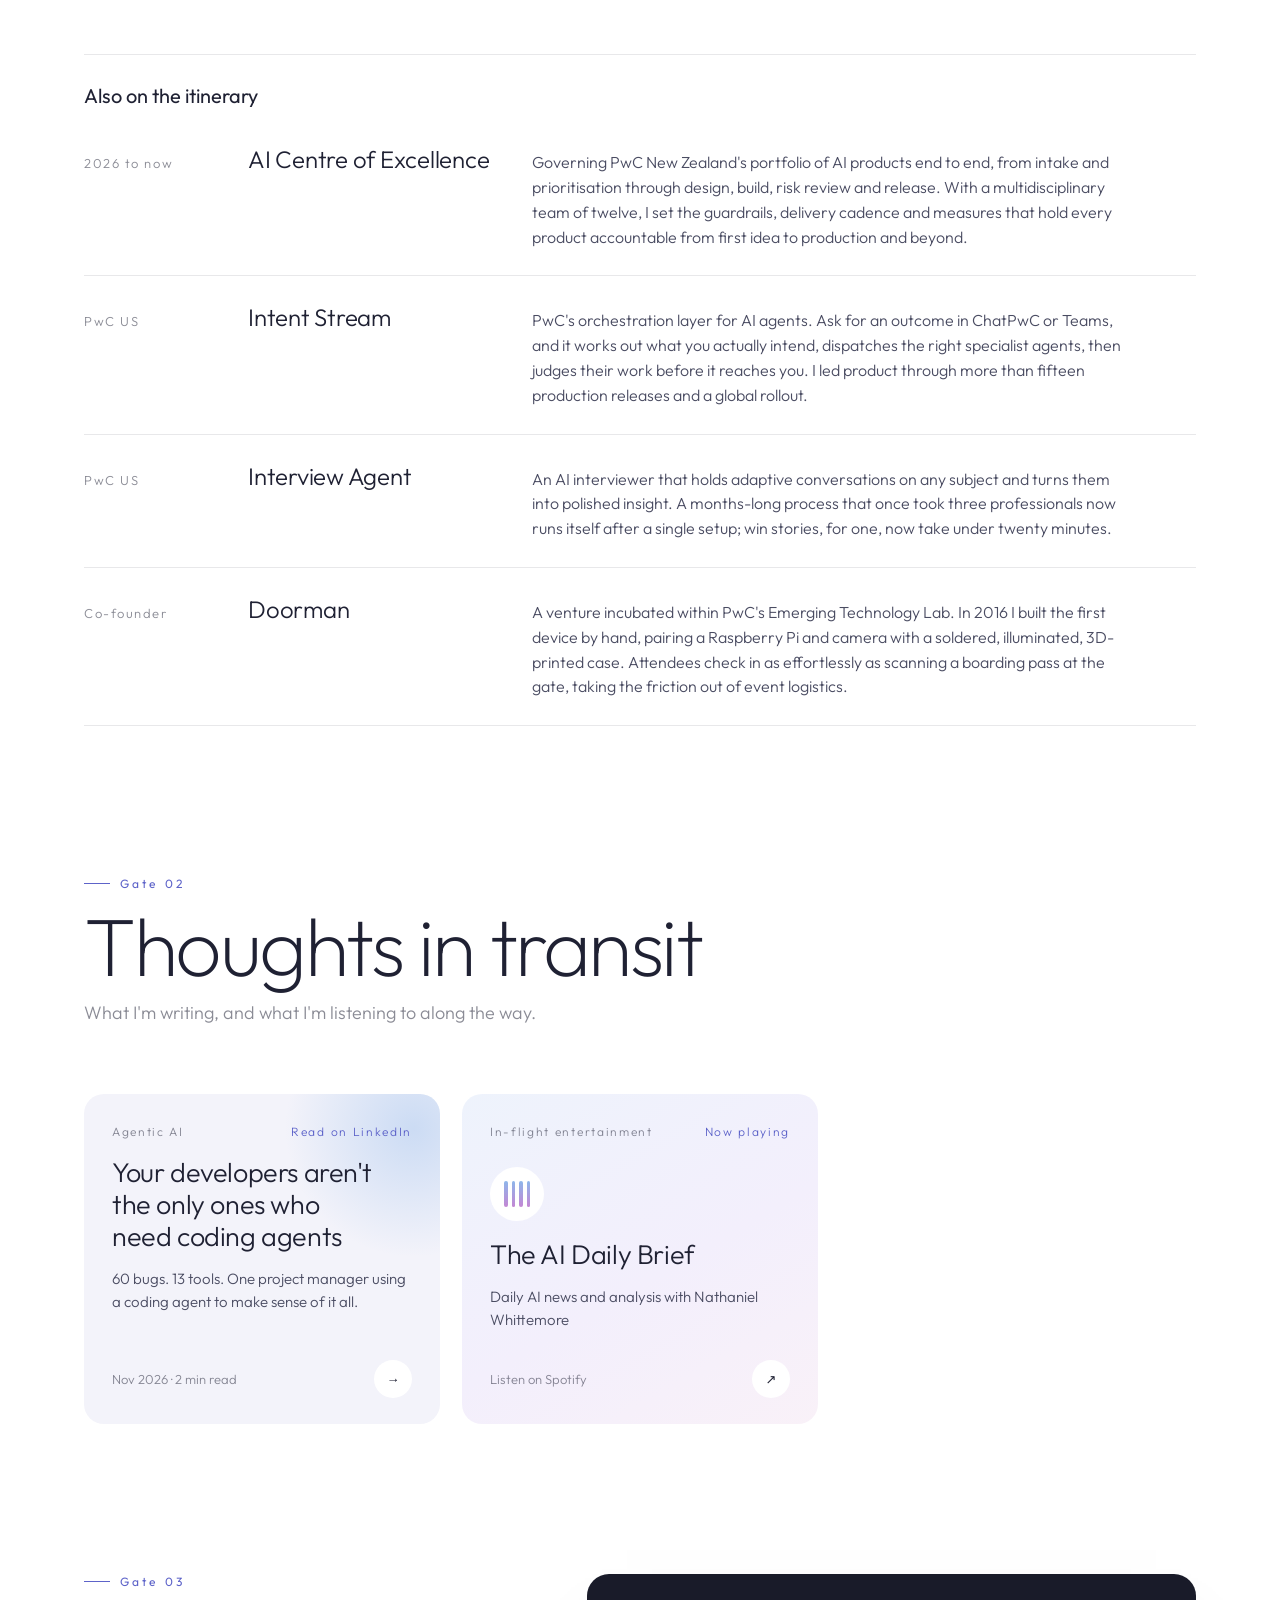
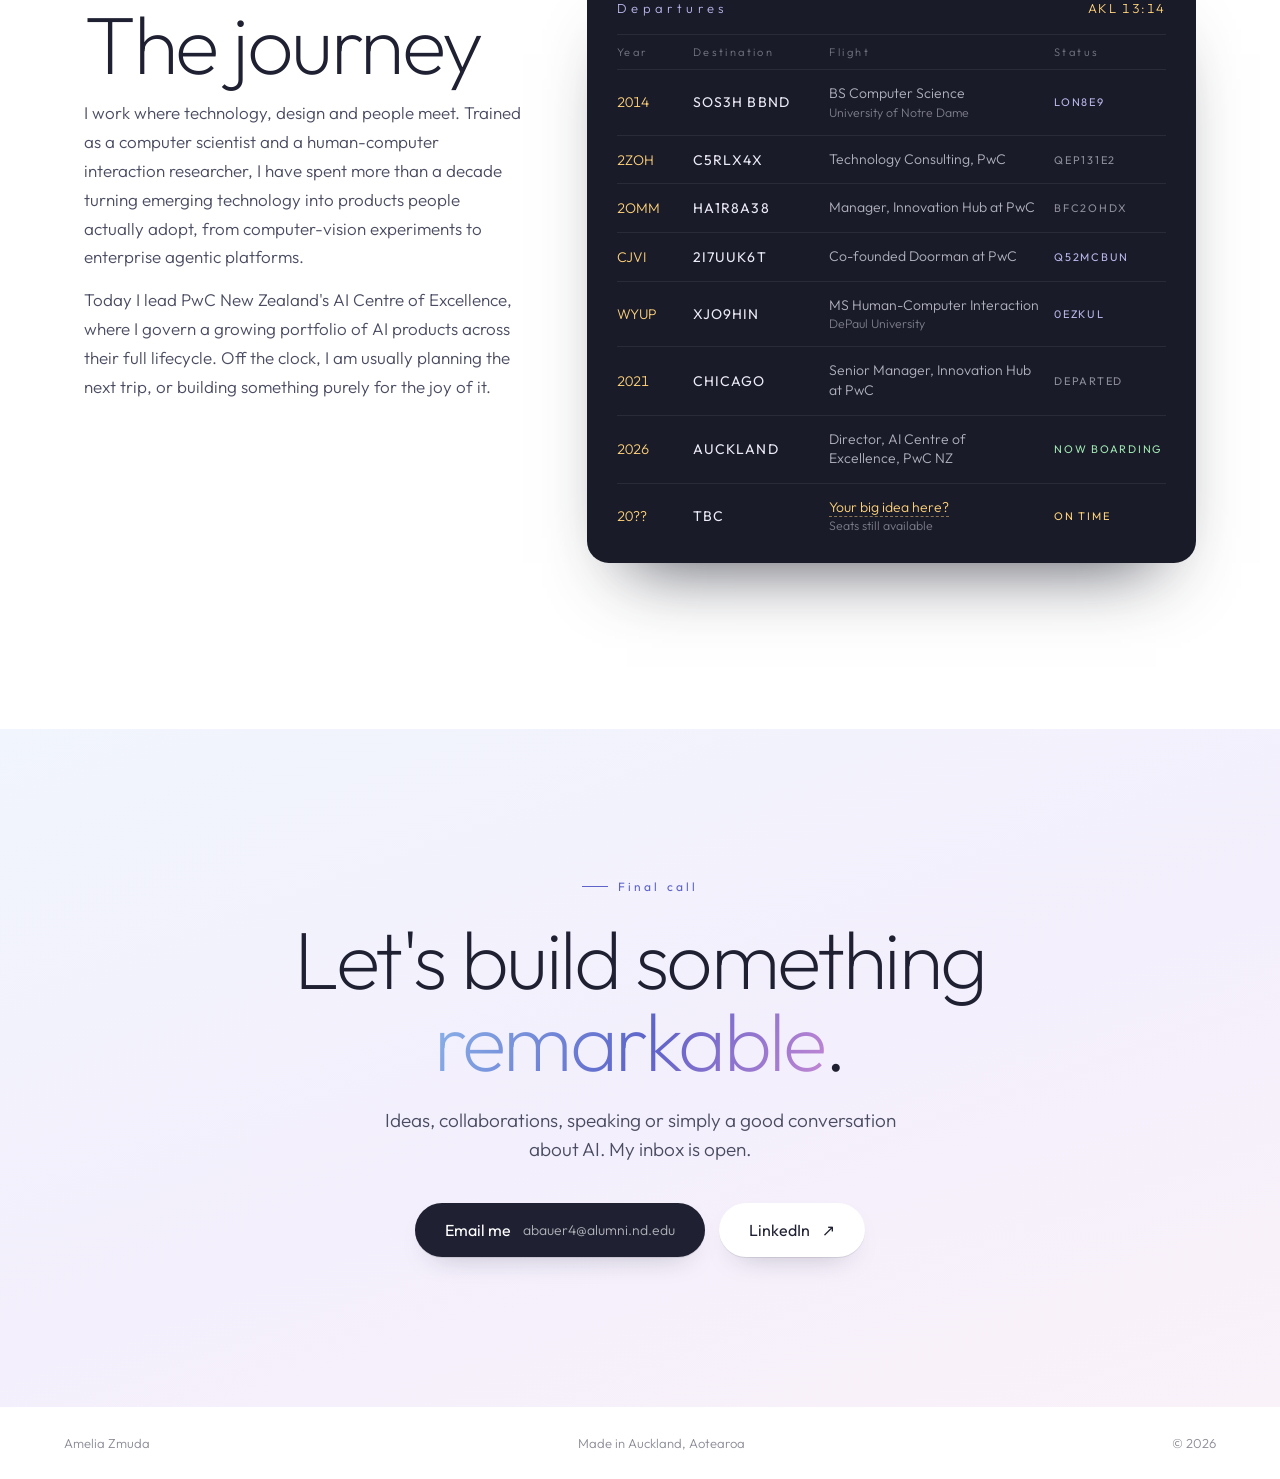
==== commit 9aaf9f06: "Move logo project CTA to From A to Z section" ====
--- a/index.html
+++ b/index.html
@@ -491,7 +491,7 @@
         <span class="wm-last"><span class="flap"><span class="glyph">A</span></span><span class="wm-rest">muda</span></span>
       </h1>
       <p class="lede">I lead AI products from first idea to real-world adoption, balancing what people need with what the technology can do, in equal parts rigour and delight.</p>
-      <a class="logo-cta" href="/logos/" aria-label="Explore the 12 animated logos"><span>Explore the 12 animated logos</span><span aria-hidden="true">→</span></a>
+      
       <div class="nav-social hero-social">
         <a class="nav-icon" id="navLinkedin" href="#" target="_blank" rel="noopener" aria-label="LinkedIn">
           <svg viewBox="0 0 24 24" aria-hidden="true"><path class="fill" d="M4.98 3.5a2.48 2.48 0 1 1 0 4.96 2.48 2.48 0 0 1 0-4.96ZM3 9.75h3.96V21H3V9.75Zm6.44 0h3.8v1.54h.05c.53-1 1.820-2.05 3.75-2.05 4 0 4.74 2.64 4.74 6.07V21h-3.96v-5.06c0-1.2-.02-2.76-1.68-2.76-1.69 0-1.94 1.31-1.94 2.670V21H9.44V9.75Z"></path></svg>
@@ -545,6 +545,7 @@
           <p>A personal identity for a life lived between cities, and a career spent going from first idea to finished product. The wordmark above clicks through the alphabet like a departures board before landing, finally, on Z. Its companion mark trades the airport for the garden: tiny hydrangea florets bloom one by one until they form the soft, school-cursive Z.</p>
           <p>Distilled from more than twenty motion concepts, from passport stamps to skywriting, and set in a palette borrowed from hydrangeas.</p>
           <div class="swatches" aria-label="Hydrangea palette"><span style="--c:#8db6ea"></span><span style="--c:#a99be8"></span><span style="--c:#5d63c9"></span><span style="--c:#c487d4"></span><span style="--c:#26283b"></span></div>
+          <a class="logo-cta" href="/logos/" aria-label="Explore the 12 animated logos"><span>Explore the 12 animated logos</span><span aria-hidden="true">→</span></a>
         </div>
         <div class="az-stage" id="azStage">
           <svg class="bloom-z" viewBox="40 0 180 190" role="img" aria-label="A cursive Z made of hydrangea florets">
